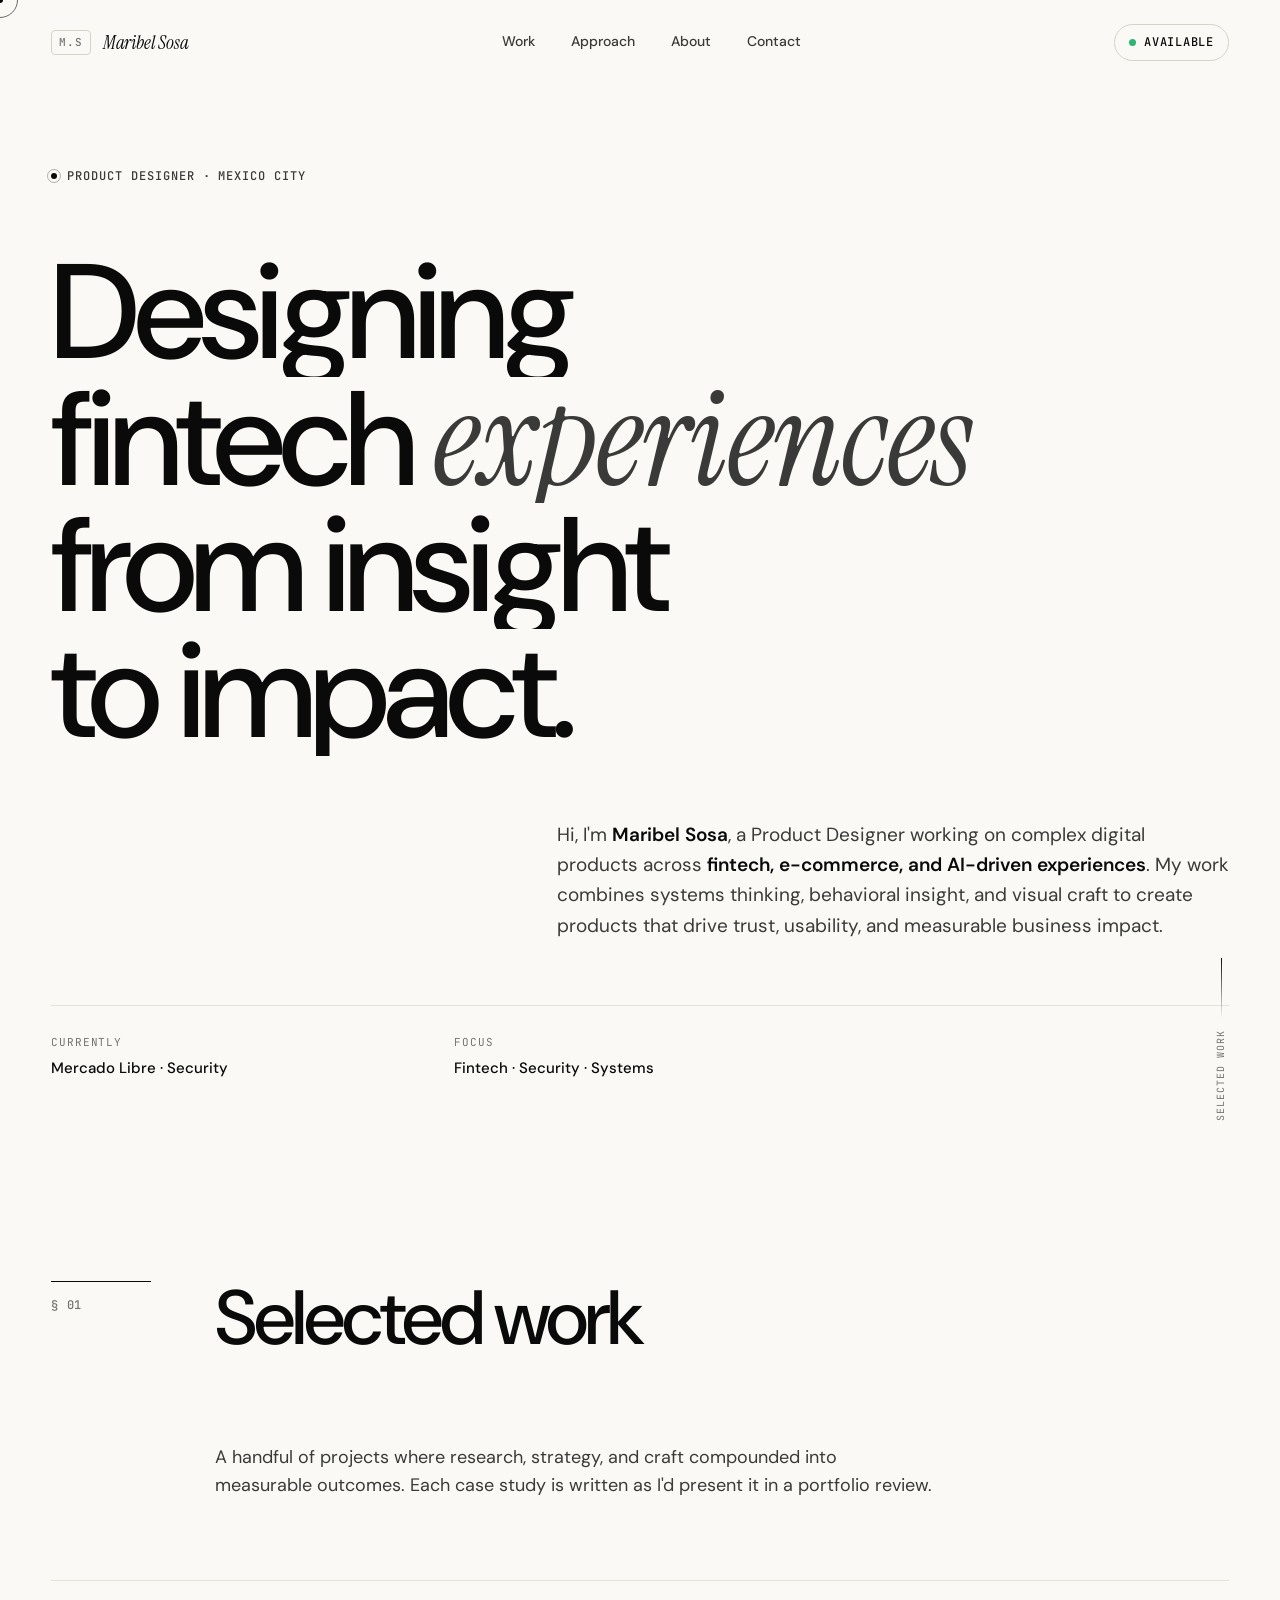
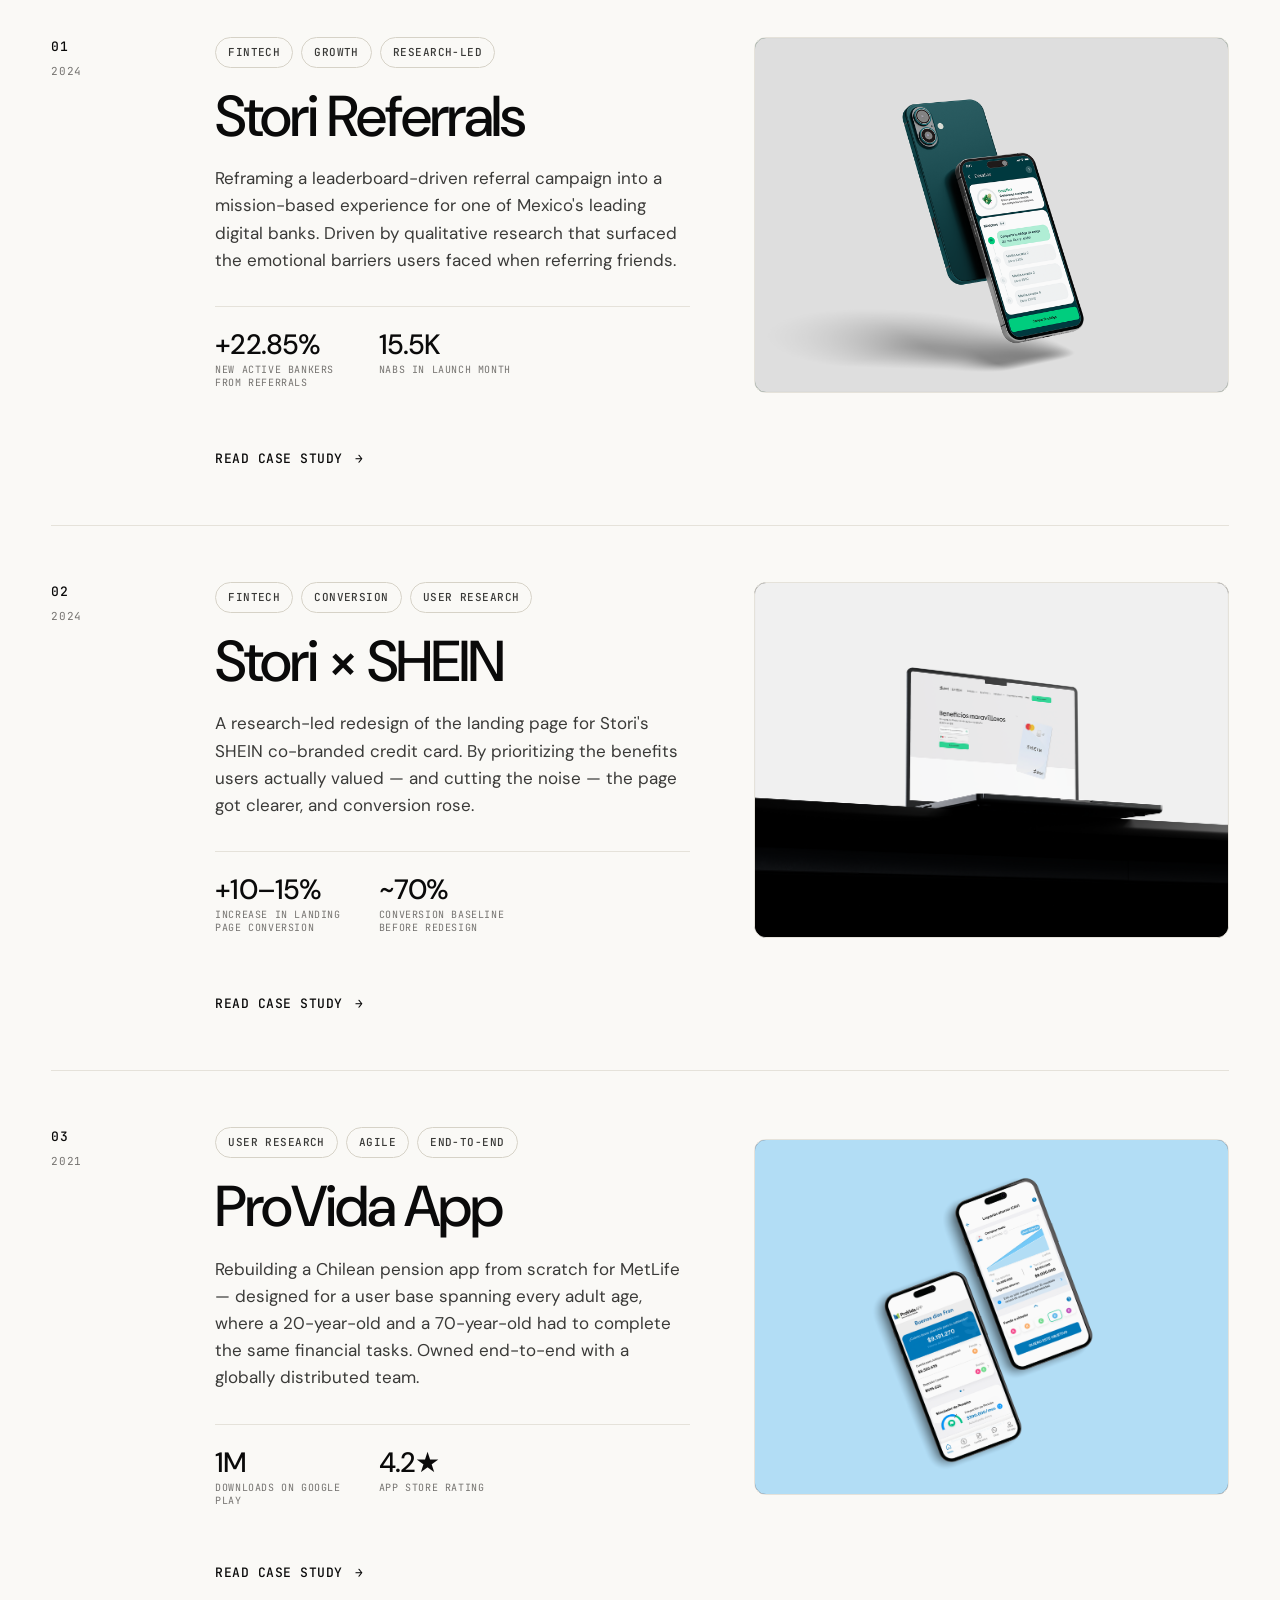
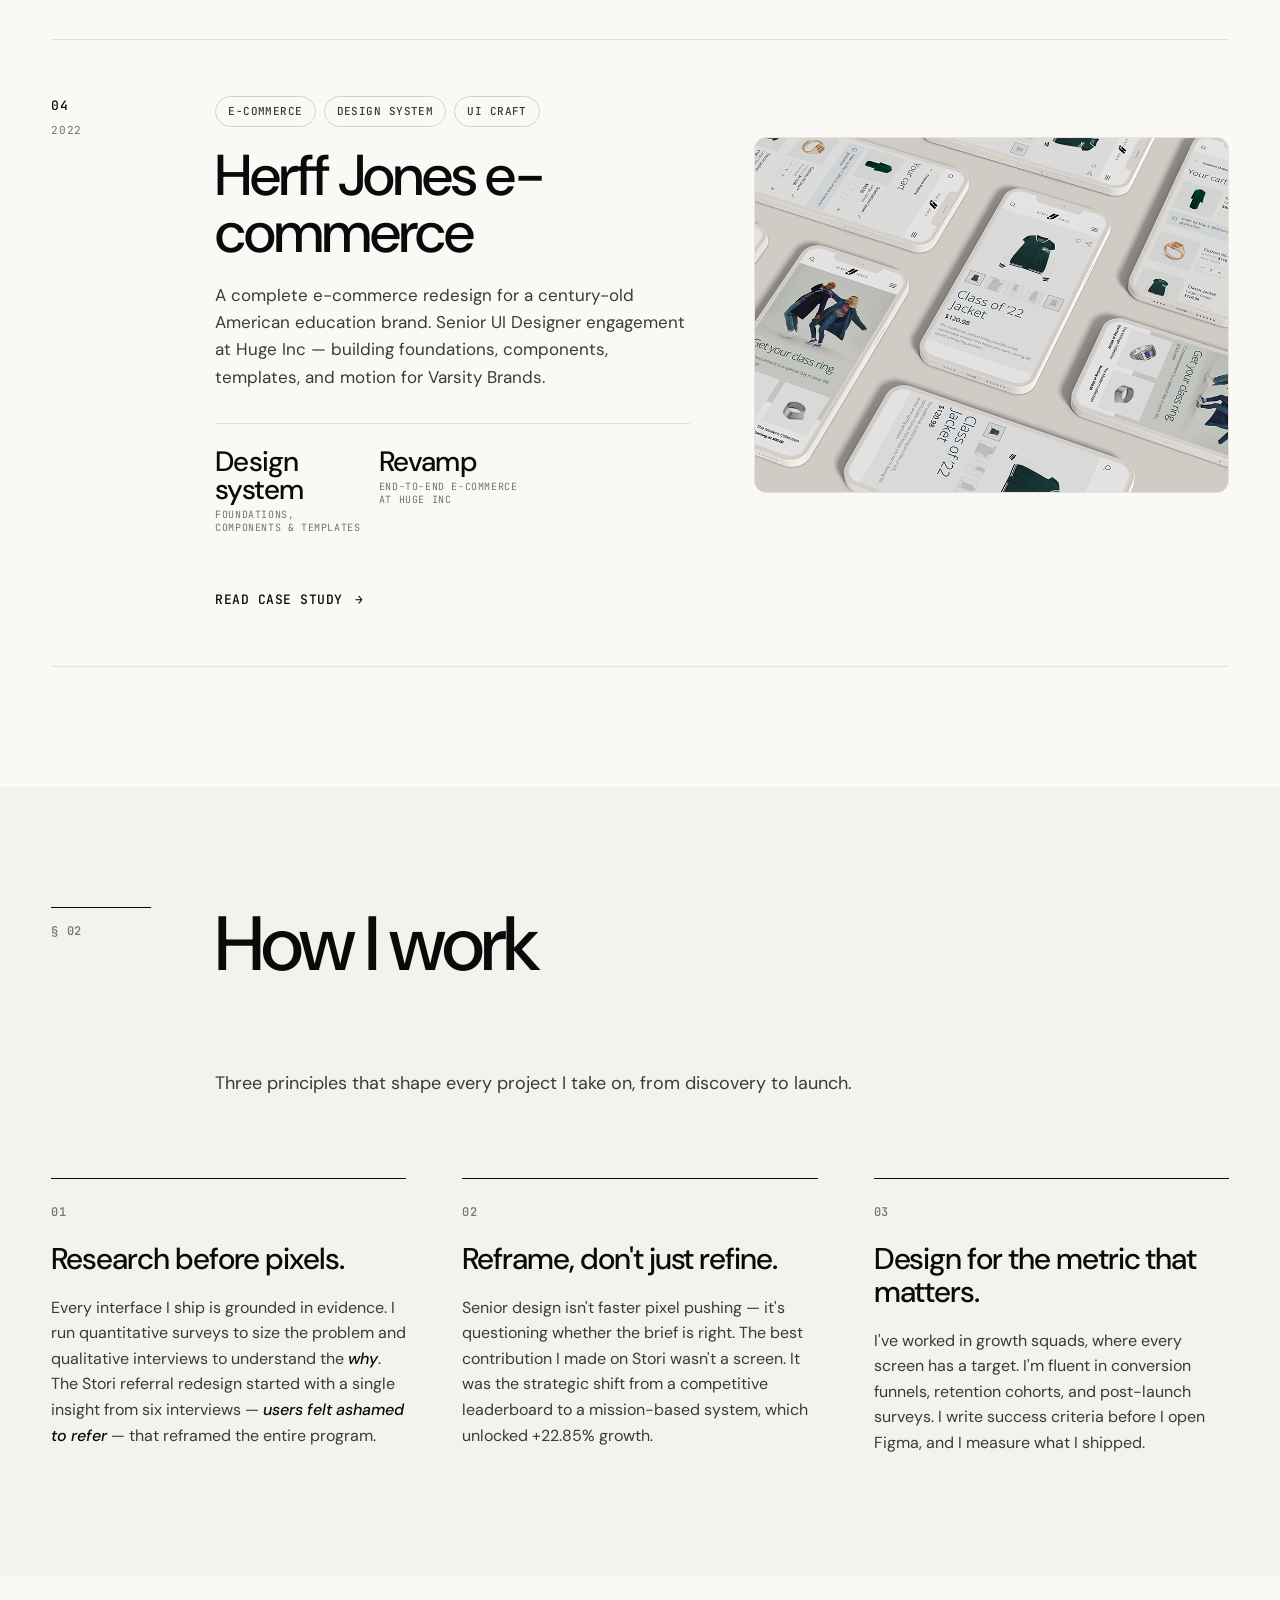
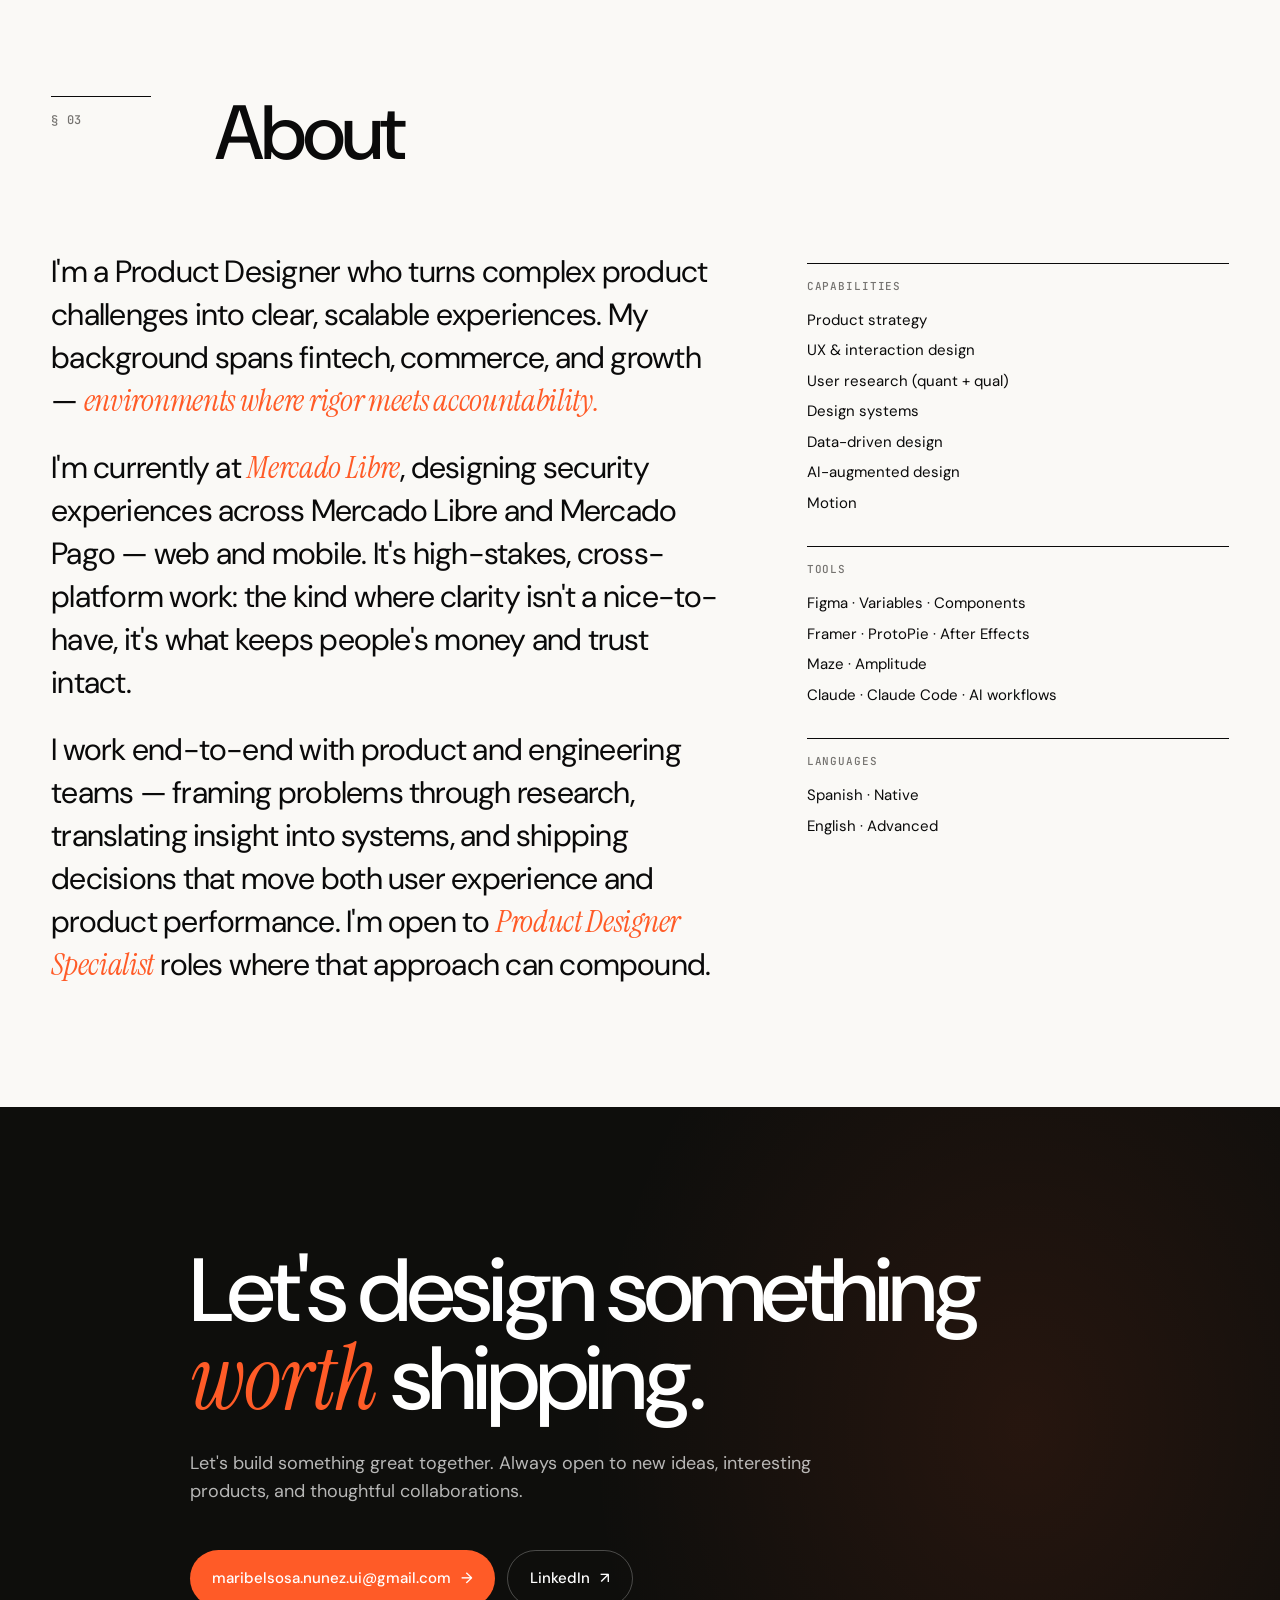
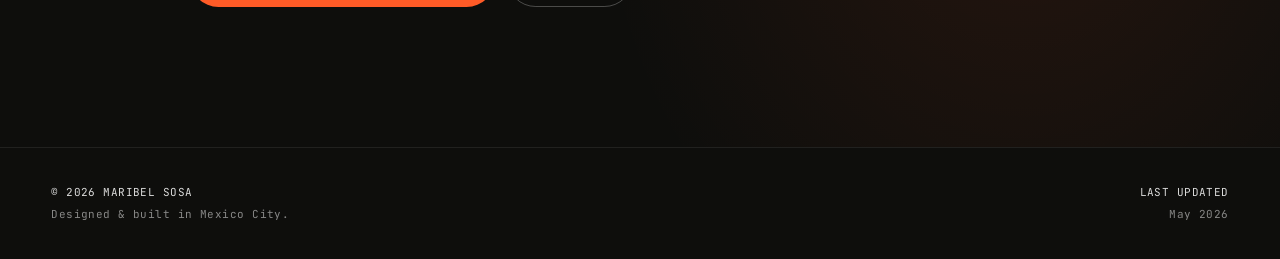
==== maribel-portfolio/index.html @ eb11849f "Add files via upload" ====
<!DOCTYPE html>
<html lang="en">
<head>
  <meta charset="UTF-8" />
  <meta name="viewport" content="width=device-width, initial-scale=1.0" />
  <title>Maribel Sosa — Product Designer</title>
  <link rel="icon" type="image/svg+xml" href="favicon.svg" />
  <meta name="description" content="Senior Product Designer working on complex digital products across fintech, e-commerce, and AI-driven experiences. Currently designing security experiences at Mercado Libre and Mercado Pago." />
  <meta name="author" content="Maribel Sosa" />

  <!-- Open Graph -->
  <meta property="og:type" content="website" />
  <meta property="og:title" content="Maribel Sosa — Product Designer" />
  <meta property="og:description" content="Senior Product Designer designing fintech experiences from insight to impact." />

  <!-- Fonts -->
  <link rel="preconnect" href="https://fonts.googleapis.com" />
  <link rel="preconnect" href="https://fonts.gstatic.com" crossorigin />
  <link href="https://fonts.googleapis.com/css2?family=DM+Sans:opsz,wght@9..40,400;9..40,500;9..40,600&family=Instrument+Serif:ital@0;1&family=JetBrains+Mono:wght@400;500&display=swap" rel="stylesheet" />

  <link rel="stylesheet" href="styles.css" />
</head>
<body>
  <!-- Custom cursor -->
  <div class="cursor" aria-hidden="true"></div>
  <div class="cursor-trail" aria-hidden="true"></div>

  <!-- Top navigation -->
  <header class="nav" id="nav">
    <div class="nav__inner">
      <a href="index.html" class="nav__brand" aria-label="Maribel Sosa, home">
        <span class="nav__brand-mark">M.S</span>
        <span class="nav__brand-name">Maribel Sosa</span>
      </a>
      <nav class="nav__menu" aria-label="Primary">
        <a href="#work" class="nav__link" data-link>Work</a>
        <a href="#approach" class="nav__link" data-link>Approach</a>
        <a href="#about" class="nav__link" data-link>About</a>
        <a href="#contact" class="nav__link" data-link>Contact</a>
      </nav>
      <a href="#contact" class="nav__cta" data-link>
        <span class="status-dot" aria-hidden="true"></span>
        Available
      </a>
    </div>
  </header>

  <main>
    <!-- HERO -->
    <section class="hero">
      <div class="hero__grid">
        <div class="hero__meta">
          <span class="eyebrow">
            <span class="eyebrow__dot"></span>
            Product Designer · Mexico City
          </span>
        </div>

        <h1 class="hero__headline">
          <span class="hero__line"><span class="hero__word">Designing</span></span>
          <span class="hero__line"><span class="hero__word">fintech</span> <span class="hero__word"><em>experiences</em></span></span>
          <span class="hero__line"><span class="hero__word">from</span> <span class="hero__word">insight</span></span>
          <span class="hero__line"><span class="hero__word">to</span> <span class="hero__word">impact.</span></span>
        </h1>

        <div class="hero__intro">
          <p class="hero__intro-text">
            Hi, I'm <strong>Maribel Sosa</strong>, a Product Designer working on complex digital products across <strong>fintech, e-commerce, and AI-driven experiences</strong>. My work combines systems thinking, behavioral insight, and visual craft to create products that drive trust, usability, and measurable business impact.
          </p>
        </div>

        <div class="hero__footer">
          <div class="hero__footer-item">
            <span class="hero__footer-label">Currently</span>
            <span class="hero__footer-value">Mercado Libre · Security</span>
          </div>
          <div class="hero__footer-item">
            <span class="hero__footer-label">Focus</span>
            <span class="hero__footer-value">Fintech · Security · Systems</span>
          </div>
        </div>

        <div class="hero__scroll-indicator" aria-hidden="true">
          <span class="hero__scroll-line"></span>
          <span class="hero__scroll-text">Selected work</span>
        </div>
      </div>
    </section>

    <!-- SELECTED WORK -->
    <section class="work" id="work">
      <header class="section-head reveal">
        <span class="section-head__index">§ 01</span>
        <h2 class="section-head__title">Selected work</h2>
        <p class="section-head__lede">
          A handful of projects where research, strategy, and craft compounded into measurable outcomes. Each case study is written as I'd present it in a portfolio review.
        </p>
      </header>

      <div class="work__list">
        <!-- Project 01: Stori -->
        <a href="stori.html" class="project reveal" data-link>
          <div class="project__index">
            <span class="project__num">01</span>
            <span class="project__year">2024</span>
          </div>
          <div class="project__content">
            <div class="project__meta">
              <span class="tag">Fintech</span>
              <span class="tag">Growth</span>
              <span class="tag">Research-led</span>
            </div>
            <h3 class="project__title">Stori Referrals</h3>
            <p class="project__summary">
              Reframing a leaderboard-driven referral campaign into a mission-based experience for one of Mexico's leading digital banks. Driven by qualitative research that surfaced the emotional barriers users faced when referring friends.
            </p>
            <div class="project__metrics">
              <div class="metric">
                <span class="metric__value">+22.85%</span>
                <span class="metric__label">New Active Bankers from referrals</span>
              </div>
              <div class="metric">
                <span class="metric__value">15.5K</span>
                <span class="metric__label">NABs in launch month</span>
              </div>
            </div>
          </div>
          <div class="project__visual" aria-hidden="true">
            <div class="project__visual-frame project__visual-frame--stori">
              <div class="media-img" style="background-image: url('assets/stori/main.png')" role="img" aria-label="Stori Referrals — project cover"></div>
            </div>
          </div>
          <div class="project__cta">
            <span>Read case study</span>
            <span class="arrow" aria-hidden="true">→</span>
          </div>
        </a>

        <!-- Project 02: Stori × SHEIN -->
        <a href="shein.html" class="project reveal" data-link>
          <div class="project__index">
            <span class="project__num">02</span>
            <span class="project__year">2024</span>
          </div>
          <div class="project__content">
            <div class="project__meta">
              <span class="tag">Fintech</span>
              <span class="tag">Conversion</span>
              <span class="tag">User research</span>
            </div>
            <h3 class="project__title">Stori × SHEIN</h3>
            <p class="project__summary">
              A research-led redesign of the landing page for Stori's SHEIN co-branded credit card. By prioritizing the benefits users actually valued — and cutting the noise — the page got clearer, and conversion rose.
            </p>
            <div class="project__metrics">
              <div class="metric">
                <span class="metric__value">+10–15%</span>
                <span class="metric__label">Increase in landing page conversion</span>
              </div>
              <div class="metric">
                <span class="metric__value">~70%</span>
                <span class="metric__label">Conversion baseline before redesign</span>
              </div>
            </div>
          </div>
          <div class="project__visual" aria-hidden="true">
            <div class="project__visual-frame project__visual-frame--shein">
              <div class="media-img" style="background-image: url('assets/shein/cover.png')" role="img" aria-label="Stori × SHEIN — project cover"></div>
            </div>
          </div>
          <div class="project__cta">
            <span>Read case study</span>
            <span class="arrow" aria-hidden="true">→</span>
          </div>
        </a>

        <!-- Project 03: ProVida / MetLife -->
        <a href="metlife.html" class="project reveal" data-link>
          <div class="project__index">
            <span class="project__num">03</span>
            <span class="project__year">2021</span>
          </div>
          <div class="project__content">
            <div class="project__meta">
              <span class="tag">User research</span>
              <span class="tag">Agile</span>
              <span class="tag">End-to-end</span>
            </div>
            <h3 class="project__title">ProVida App</h3>
            <p class="project__summary">
              Rebuilding a Chilean pension app from scratch for MetLife — designed for a user base spanning every adult age, where a 20-year-old and a 70-year-old had to complete the same financial tasks. Owned end-to-end with a globally distributed team.
            </p>
            <div class="project__metrics">
              <div class="metric">
                <span class="metric__value">1M</span>
                <span class="metric__label">Downloads on Google Play</span>
              </div>
              <div class="metric">
                <span class="metric__value">4.2★</span>
                <span class="metric__label">App Store rating</span>
              </div>
            </div>
          </div>
          <div class="project__visual" aria-hidden="true">
            <div class="project__visual-frame project__visual-frame--provida">
              <div class="media-img" style="background-image: url('assets/provida-app/hero.png')" role="img" aria-label="ProVida App — project cover"></div>
            </div>
          </div>
          <div class="project__cta">
            <span>Read case study</span>
            <span class="arrow" aria-hidden="true">→</span>
          </div>
        </a>

        <!-- Project 04: Herff Jones -->
        <a href="herff-jones.html" class="project reveal" data-link>
          <div class="project__index">
            <span class="project__num">04</span>
            <span class="project__year">2022</span>
          </div>
          <div class="project__content">
            <div class="project__meta">
              <span class="tag">E-commerce</span>
              <span class="tag">Design system</span>
              <span class="tag">UI craft</span>
            </div>
            <h3 class="project__title">Herff Jones e-commerce</h3>
            <p class="project__summary">
              A complete e-commerce redesign for a century-old American education brand. Senior UI Designer engagement at Huge Inc — building foundations, components, templates, and motion for Varsity Brands.
            </p>
            <div class="project__metrics">
              <div class="metric">
                <span class="metric__value">Design system</span>
                <span class="metric__label">Foundations, components &amp; templates</span>
              </div>
              <div class="metric">
                <span class="metric__value">Revamp</span>
                <span class="metric__label">End-to-end e-commerce at Huge Inc</span>
              </div>
            </div>
          </div>
          <div class="project__visual" aria-hidden="true">
            <div class="project__visual-frame project__visual-frame--herff">
              <div class="media-img" style="background-image: url('assets/herff-jones/cover.png')" role="img" aria-label="Herff Jones e-commerce — project cover"></div>
            </div>
          </div>
          <div class="project__cta">
            <span>Read case study</span>
            <span class="arrow" aria-hidden="true">→</span>
          </div>
        </a>
      </div>
    </section>

    <!-- APPROACH -->
    <section class="approach" id="approach">
      <header class="section-head reveal">
        <span class="section-head__index">§ 02</span>
        <h2 class="section-head__title">How I work</h2>
        <p class="section-head__lede">
          Three principles that shape every project I take on, from discovery to launch.
        </p>
      </header>

      <div class="approach__grid">
        <article class="principle reveal">
          <span class="principle__num">01</span>
          <h3 class="principle__title">Research before pixels.</h3>
          <p class="principle__body">
            Every interface I ship is grounded in evidence. I run quantitative surveys to size the problem and qualitative interviews to understand the <em>why</em>. The Stori referral redesign started with a single insight from six interviews — <em>users felt ashamed to refer</em> — that reframed the entire program.
          </p>
        </article>

        <article class="principle reveal">
          <span class="principle__num">02</span>
          <h3 class="principle__title">Reframe, don't just refine.</h3>
          <p class="principle__body">
            Senior design isn't faster pixel pushing — it's questioning whether the brief is right. The best contribution I made on Stori wasn't a screen. It was the strategic shift from a competitive leaderboard to a mission-based system, which unlocked +22.85% growth.
          </p>
        </article>

        <article class="principle reveal">
          <span class="principle__num">03</span>
          <h3 class="principle__title">Design for the metric that matters.</h3>
          <p class="principle__body">
            I've worked in growth squads, where every screen has a target. I'm fluent in conversion funnels, retention cohorts, and post-launch surveys. I write success criteria before I open Figma, and I measure what I shipped.
          </p>
        </article>
      </div>
    </section>

    <!-- ABOUT -->
    <section class="about" id="about">
      <header class="section-head reveal">
        <span class="section-head__index">§ 03</span>
        <h2 class="section-head__title">About</h2>
      </header>

      <div class="about__grid">
        <div class="about__lead reveal">
          <p class="about__paragraph">
            I'm a Product Designer who turns complex product challenges into clear, scalable experiences. My background spans fintech, commerce, and growth — <strong>environments where rigor meets accountability.</strong>
          </p>
          <p class="about__paragraph">
            I'm currently at <strong>Mercado Libre</strong>, designing security experiences across Mercado Libre and Mercado Pago — web and mobile. It's high-stakes, cross-platform work: the kind where clarity isn't a nice-to-have, it's what keeps people's money and trust intact.
          </p>
          <p class="about__paragraph">
            I work end-to-end with product and engineering teams — framing problems through research, translating insight into systems, and shipping decisions that move both user experience and product performance. I'm open to <strong>Product Designer Specialist</strong> roles where that approach can compound.
          </p>
        </div>

        <aside class="about__side reveal">
          <div class="about__block">
            <h4 class="about__block-title">Capabilities</h4>
            <ul class="about__list">
              <li>Product strategy</li>
              <li>UX & interaction design</li>
              <li>User research (quant + qual)</li>
              <li>Design systems</li>
              <li>Data-driven design</li>
              <li>AI-augmented design</li>
              <li>Motion</li>
            </ul>
          </div>

          <div class="about__block">
            <h4 class="about__block-title">Tools</h4>
            <ul class="about__list">
              <li>Figma · Variables · Components</li>
              <li>Framer · ProtoPie · After Effects</li>
              <li>Maze · Amplitude</li>
              <li>Claude · Claude Code · AI workflows</li>
            </ul>
          </div>

          <div class="about__block">
            <h4 class="about__block-title">Languages</h4>
            <ul class="about__list">
              <li>Spanish · Native</li>
              <li>English · Advanced</li>
            </ul>
          </div>
        </aside>
      </div>
    </section>

    <!-- CONTACT -->
    <section class="contact" id="contact">
      <div class="contact__inner">
        <h2 class="contact__headline">
          Let's design something <em>worth</em> shipping.
        </h2>

        <p class="contact__body">
          Let's build something great together. Always open to new ideas, interesting products, and thoughtful collaborations.
        </p>

        <div class="contact__actions">
          <a href="mailto:maribelsosa.nunez.ui@gmail.com" class="btn btn--primary" data-link>
            <span>maribelsosa.nunez.ui@gmail.com</span>
            <span class="arrow">→</span>
          </a>
          <a href="https://www.linkedin.com/in/maribelsosa/" target="_blank" rel="noopener" class="btn btn--ghost" data-link>
            <span>LinkedIn</span>
            <span class="arrow">↗</span>
          </a>
        </div>
      </div>
    </section>
  </main>

  <!-- FOOTER -->
  <footer class="footer">
    <div class="footer__inner">
      <div class="footer__col">
        <span class="footer__label">© 2026 Maribel Sosa</span>
        <span class="footer__sub">Designed & built in Mexico City.</span>
      </div>
      <div class="footer__col footer__col--right">
        <span class="footer__label">Last updated</span>
        <span class="footer__sub">May 2026</span>
      </div>
    </div>
  </footer>

  <script src="script.js"></script>
</body>
</html>
---- maribel-portfolio/styles.css ----
/* =============================================================
   Maribel Sosa — Portfolio
   Design system: Editorial minimalism + Product sophistication
   ============================================================= */

/* -------- Reset & base -------- */
*, *::before, *::after {
  box-sizing: border-box;
  margin: 0;
  padding: 0;
}

html {
  scroll-behavior: smooth;
  -webkit-font-smoothing: antialiased;
  -moz-osx-font-smoothing: grayscale;
}

body {
  font-family: var(--font-sans);
  font-size: 17px;
  line-height: 1.55;
  color: var(--ink);
  background: var(--bg);
  overflow-x: hidden;
  cursor: none;
}

img, svg { display: block; max-width: 100%; }
button { font: inherit; cursor: pointer; border: none; background: none; }
a { color: inherit; text-decoration: none; }
em, i { font-style: italic; }
ul { list-style: none; }

/* -------- Tokens -------- */
:root {
  /* Color */
  --bg: #FAF9F6;
  --bg-elevated: #F4F2EC;
  --bg-inverse: #0E0E0C;
  --ink: #0A0A0A;
  --ink-secondary: #3A3A38;
  --ink-muted: #757370;
  --ink-soft: #B8B5AE;
  --border: #E5E2DA;
  --border-strong: #D6D2C7;
  --accent: #FF5B27;
  --green: #2CB674;
  --green-deep: #0E3D2A;

  /* Typography */
  --font-sans: 'DM Sans', -apple-system, BlinkMacSystemFont, 'Segoe UI', sans-serif;
  --font-display: 'DM Sans', -apple-system, BlinkMacSystemFont, sans-serif;
  --font-serif: 'Instrument Serif', 'Times New Roman', Georgia, serif;
  --font-mono: 'JetBrains Mono', ui-monospace, 'SF Mono', Menlo, monospace;

  /* Layout */
  --gutter: clamp(20px, 4vw, 64px);
  --max-width: 1440px;
  --content-width: 1200px;
  --reading-width: 720px;

  /* Motion */
  --ease-out: cubic-bezier(0.22, 1, 0.36, 1);
  --ease-in-out: cubic-bezier(0.65, 0, 0.35, 1);
  --duration-fast: 240ms;
  --duration-base: 480ms;
  --duration-slow: 800ms;
}

/* -------- Selection -------- */
::selection {
  background: var(--ink);
  color: var(--bg);
}

/* -------- Custom cursor -------- */
.cursor, .cursor-trail {
  position: fixed;
  top: 0;
  left: 0;
  pointer-events: none;
  z-index: 9999;
  border-radius: 50%;
  transition: transform 60ms linear, width 200ms var(--ease-out), height 200ms var(--ease-out), opacity 200ms;
  mix-blend-mode: difference;
}
.cursor {
  width: 6px;
  height: 6px;
  background: #fff;
  transform: translate(-50%, -50%);
}
.cursor-trail {
  width: 36px;
  height: 36px;
  border: 1px solid #fff;
  transform: translate(-50%, -50%);
  opacity: 0.6;
}
.cursor.is-hover { width: 14px; height: 14px; }
.cursor-trail.is-hover { width: 64px; height: 64px; opacity: 0.9; }
.cursor.is-hidden, .cursor-trail.is-hidden { opacity: 0; }

@media (hover: none), (max-width: 900px) {
  .cursor, .cursor-trail { display: none; }
  body { cursor: auto; }
}

/* -------- Typography utilities -------- */
.display {
  font-family: var(--font-display);
  font-weight: 500;
  letter-spacing: -0.04em;
  line-height: 0.98;
}

/* Serif italic as accent — used inside <em> in display headlines */
.hero__word em,
.section-head__title em,
.case-title em,
.case-h2 em,
.contact__headline em,
.case-next__title,
.case-pull,
.about__paragraph strong {
  font-family: var(--font-serif);
  font-style: italic;
  font-weight: 400;
  letter-spacing: -0.01em;
}

.eyebrow {
  display: inline-flex;
  align-items: center;
  gap: 10px;
  font-family: var(--font-mono);
  font-size: 12px;
  font-weight: 500;
  text-transform: uppercase;
  letter-spacing: 0.08em;
  color: var(--ink-secondary);
}
.eyebrow--inverse {
  color: rgba(255,255,255,0.85);
}
.eyebrow__dot {
  display: inline-block;
  width: 6px;
  height: 6px;
  border-radius: 50%;
  background: var(--ink);
  position: relative;
}
.eyebrow__dot::after {
  content: '';
  position: absolute;
  inset: -4px;
  border: 1px solid var(--ink);
  border-radius: 50%;
  opacity: 0.3;
  animation: pulse 2.4s ease-in-out infinite;
}
.eyebrow__dot--green { background: var(--green); }
.eyebrow__dot--green::after { border-color: var(--green); }

@keyframes pulse {
  0%, 100% { transform: scale(1); opacity: 0.3; }
  50% { transform: scale(1.6); opacity: 0; }
}

.tag {
  display: inline-block;
  padding: 6px 12px;
  border: 1px solid var(--border-strong);
  border-radius: 999px;
  font-family: var(--font-mono);
  font-size: 11px;
  font-weight: 500;
  letter-spacing: 0.04em;
  text-transform: uppercase;
  color: var(--ink-secondary);
  background: transparent;
}
.tag--ghost {
  border-style: dashed;
  color: var(--ink-muted);
}

/* =============================================================
   NAV
   ============================================================= */
.nav {
  position: fixed;
  top: 0;
  left: 0;
  right: 0;
  z-index: 100;
  padding: 24px var(--gutter);
  transition: background var(--duration-base) var(--ease-out), backdrop-filter var(--duration-base);
}
.nav.is-scrolled {
  background: rgba(250, 249, 246, 0.78);
  backdrop-filter: blur(16px);
  -webkit-backdrop-filter: blur(16px);
  border-bottom: 1px solid var(--border);
}
.nav__inner {
  max-width: var(--max-width);
  margin: 0 auto;
  display: flex;
  align-items: center;
  justify-content: space-between;
  gap: 32px;
}
.nav__brand {
  display: inline-flex;
  align-items: center;
  gap: 12px;
  font-family: var(--font-display);
  font-size: 17px;
  font-weight: 500;
  letter-spacing: -0.02em;
}
.nav__brand-mark {
  font-family: var(--font-mono);
  font-size: 11px;
  letter-spacing: 0.08em;
  color: var(--ink-muted);
  border: 1px solid var(--border-strong);
  padding: 3px 7px;
  border-radius: 4px;
  font-weight: 500;
}
.nav__brand-name {
  font-family: var(--font-serif);
  font-style: italic;
  font-weight: 400;
  font-size: 19px;
  letter-spacing: -0.01em;
}
.nav__menu {
  display: flex;
  gap: 36px;
}
.nav__link {
  font-family: var(--font-sans);
  font-size: 14px;
  font-weight: 500;
  color: var(--ink-secondary);
  position: relative;
  transition: color var(--duration-fast);
}
.nav__link::after {
  content: '';
  position: absolute;
  left: 0;
  right: 0;
  bottom: -4px;
  height: 1px;
  background: var(--ink);
  transform: scaleX(0);
  transform-origin: left;
  transition: transform var(--duration-base) var(--ease-out);
}
.nav__link:hover { color: var(--ink); }
.nav__link:hover::after { transform: scaleX(1); }

.nav__cta {
  display: inline-flex;
  align-items: center;
  gap: 8px;
  padding: 8px 14px;
  border: 1px solid var(--border-strong);
  border-radius: 999px;
  font-family: var(--font-mono);
  font-size: 12px;
  font-weight: 500;
  text-transform: uppercase;
  letter-spacing: 0.06em;
  color: var(--ink);
  transition: background var(--duration-fast), border-color var(--duration-fast);
}
.nav__cta:hover {
  background: var(--ink);
  color: var(--bg);
  border-color: var(--ink);
}
.status-dot {
  width: 7px;
  height: 7px;
  border-radius: 50%;
  background: var(--green);
  box-shadow: 0 0 0 0 rgba(44, 182, 116, 0.6);
  animation: status 2s ease-in-out infinite;
}
@keyframes status {
  0%, 100% { box-shadow: 0 0 0 0 rgba(44, 182, 116, 0.6); }
  50% { box-shadow: 0 0 0 6px rgba(44, 182, 116, 0); }
}

@media (max-width: 768px) {
  .nav__menu { display: none; }
}

/* =============================================================
   HERO
   ============================================================= */
.hero {
  min-height: 100vh;
  padding: 160px var(--gutter) 80px;
  display: flex;
  align-items: center;
  position: relative;
}
.hero__grid {
  max-width: var(--max-width);
  width: 100%;
  margin: 0 auto;
  display: grid;
  grid-template-columns: 1fr;
  gap: 64px;
  position: relative;
}
.hero__meta { grid-row: 1; }
.hero__headline {
  font-family: var(--font-display);
  font-weight: 500;
  font-size: clamp(54px, 10.5vw, 168px);
  line-height: 0.94;
  letter-spacing: -0.045em;
  color: var(--ink);
  max-width: 14ch;
}
.hero__line {
  display: block;
  overflow: hidden;
}
.hero__word {
  display: inline-block;
  transform: translateY(110%);
  opacity: 0;
  animation: heroReveal 1100ms var(--ease-out) forwards;
}
.hero__word em { color: var(--ink-secondary); }

.hero__line:nth-child(1) .hero__word { animation-delay: 100ms; }
.hero__line:nth-child(2) .hero__word:nth-child(1) { animation-delay: 200ms; }
.hero__line:nth-child(2) .hero__word:nth-child(2) { animation-delay: 280ms; }
.hero__line:nth-child(3) .hero__word:nth-child(1) { animation-delay: 360ms; }
.hero__line:nth-child(3) .hero__word:nth-child(2) { animation-delay: 440ms; }
.hero__line:nth-child(4) .hero__word:nth-child(1) { animation-delay: 520ms; }
.hero__line:nth-child(4) .hero__word:nth-child(2) { animation-delay: 600ms; }

@keyframes heroReveal {
  to { transform: translateY(0); opacity: 1; }
}

.hero__intro {
  max-width: 56ch;
  margin-left: auto;
  opacity: 0;
  transform: translateY(20px);
  animation: fadeUp 900ms var(--ease-out) 800ms forwards;
}
.hero__intro-text {
  font-size: 19px;
  line-height: 1.6;
  color: var(--ink-secondary);
}
.hero__intro-text strong {
  color: var(--ink);
  font-weight: 600;
}
.hero__intro-text a {
  color: var(--ink);
  border-bottom: 1px solid var(--ink);
  font-weight: 500;
  transition: opacity var(--duration-fast);
}
.hero__intro-text a:hover { opacity: 0.6; }

.hero__footer {
  display: grid;
  grid-template-columns: repeat(3, minmax(0, 1fr));
  gap: 32px;
  border-top: 1px solid var(--border);
  padding-top: 28px;
  opacity: 0;
  animation: fadeUp 900ms var(--ease-out) 1000ms forwards;
}
.hero__footer-item {
  display: flex;
  flex-direction: column;
  gap: 6px;
}
.hero__footer-label {
  font-family: var(--font-mono);
  font-size: 11px;
  letter-spacing: 0.08em;
  text-transform: uppercase;
  color: var(--ink-muted);
}
.hero__footer-value {
  font-family: var(--font-sans);
  font-size: 15px;
  font-weight: 500;
  color: var(--ink);
}

.hero__scroll-indicator {
  position: absolute;
  bottom: -40px;
  right: 0;
  display: flex;
  flex-direction: column;
  align-items: center;
  gap: 12px;
  opacity: 0;
  animation: fadeUp 800ms var(--ease-out) 1300ms forwards;
}
.hero__scroll-line {
  width: 1px;
  height: 60px;
  background: linear-gradient(to bottom, var(--ink) 0%, transparent 100%);
  position: relative;
  overflow: hidden;
}
.hero__scroll-line::after {
  content: '';
  position: absolute;
  inset: 0;
  background: var(--bg);
  transform: translateY(-100%);
  animation: scrollLine 2.4s ease-in-out infinite;
}
@keyframes scrollLine {
  0% { transform: translateY(-100%); }
  100% { transform: translateY(100%); }
}
.hero__scroll-text {
  font-family: var(--font-mono);
  font-size: 10px;
  letter-spacing: 0.1em;
  text-transform: uppercase;
  color: var(--ink-muted);
  writing-mode: vertical-rl;
  transform: rotate(180deg);
}

@keyframes fadeUp {
  to { opacity: 1; transform: translateY(0); }
}

@media (max-width: 768px) {
  .hero__footer { grid-template-columns: 1fr; gap: 16px; }
  .hero__scroll-indicator { display: none; }
}

/* =============================================================
   SECTION HEAD
   ============================================================= */
.section-head {
  max-width: var(--max-width);
  margin: 0 auto 80px;
  padding: 0 var(--gutter);
  display: grid;
  grid-template-columns: 100px 1fr;
  gap: 64px;
  align-items: start;
}
.section-head__index {
  font-family: var(--font-mono);
  font-size: 12px;
  font-weight: 500;
  letter-spacing: 0.06em;
  color: var(--ink-muted);
  padding-top: 14px;
  border-top: 1px solid var(--ink);
  display: inline-block;
}
.section-head__title {
  font-family: var(--font-display);
  font-weight: 500;
  font-size: clamp(44px, 6vw, 88px);
  letter-spacing: -0.04em;
  line-height: 0.98;
  color: var(--ink);
  max-width: 12ch;
}
.section-head__lede {
  grid-column: 2;
  font-size: 18px;
  line-height: 1.55;
  color: var(--ink-secondary);
  max-width: 60ch;
  margin-top: 24px;
}

@media (max-width: 768px) {
  .section-head { grid-template-columns: 1fr; gap: 16px; }
  .section-head__lede { grid-column: 1; }
}

/* =============================================================
   WORK
   ============================================================= */
.work {
  padding: 120px 0;
}
.work__list {
  max-width: var(--max-width);
  margin: 0 auto;
  padding: 0 var(--gutter);
  display: flex;
  flex-direction: column;
}

.project {
  display: grid;
  grid-template-columns: 100px 1fr 1fr;
  gap: 40px 64px;
  padding: 56px 0;
  border-top: 1px solid var(--border);
  position: relative;
  transition: opacity var(--duration-base);
}
.project:last-of-type { border-bottom: 1px solid var(--border); }
.project--placeholder { opacity: 0.55; }

.project__index {
  display: flex;
  flex-direction: column;
  gap: 6px;
}
.project__num {
  font-family: var(--font-mono);
  font-size: 13px;
  font-weight: 500;
  color: var(--ink);
  letter-spacing: 0.04em;
}
.project__year {
  font-family: var(--font-mono);
  font-size: 11px;
  color: var(--ink-muted);
  letter-spacing: 0.06em;
  text-transform: uppercase;
}

.project__content {
  display: flex;
  flex-direction: column;
  gap: 20px;
  max-width: 56ch;
}
.project__meta {
  display: flex;
  flex-wrap: wrap;
  gap: 8px;
}
.project__title {
  font-family: var(--font-display);
  font-weight: 500;
  font-size: clamp(36px, 4.5vw, 64px);
  letter-spacing: -0.035em;
  line-height: 1;
  color: var(--ink);
  transition: transform var(--duration-base) var(--ease-out);
}
.project__title--ghost {
  color: var(--ink-muted);
  font-family: var(--font-serif);
  font-style: italic;
  font-weight: 400;
}
.project__summary {
  font-size: 17px;
  line-height: 1.6;
  color: var(--ink-secondary);
}
.project__summary--ghost { color: var(--ink-muted); }

.project__metrics {
  display: grid;
  grid-template-columns: repeat(3, 1fr);
  gap: 16px;
  margin-top: 12px;
  border-top: 1px solid var(--border);
  padding-top: 24px;
}
.metric {
  display: flex;
  flex-direction: column;
  gap: 4px;
}
.metric__value {
  font-family: var(--font-display);
  font-size: 28px;
  font-weight: 500;
  letter-spacing: -0.03em;
  line-height: 1;
  color: var(--ink);
}
.metric__label {
  font-family: var(--font-mono);
  font-size: 10px;
  letter-spacing: 0.06em;
  text-transform: uppercase;
  color: var(--ink-muted);
  line-height: 1.3;
}

.project__visual {
  align-self: center;
  position: relative;
  transition: transform var(--duration-slow) var(--ease-out);
}
.project__visual-frame {
  aspect-ratio: 4/3;
  background: var(--bg-elevated);
  border-radius: 12px;
  border: 1px solid var(--border);
  overflow: hidden;
  position: relative;
  display: flex;
  align-items: center;
  justify-content: center;
  transition: transform var(--duration-base) var(--ease-out);
}
.project__visual-frame--stori {
  background: linear-gradient(135deg, #0E3D2A 0%, #0a2d1f 100%);
}
.project__visual-frame--ghost {
  background: var(--bg-elevated);
  border-style: dashed;
}

.project:hover .project__visual-frame { transform: scale(1.02); }
.project:hover .project__title { transform: translateX(4px); }

.project__cta {
  grid-column: 2;
  display: inline-flex;
  align-items: center;
  gap: 12px;
  margin-top: 16px;
  font-family: var(--font-mono);
  font-size: 13px;
  font-weight: 500;
  letter-spacing: 0.04em;
  text-transform: uppercase;
  color: var(--ink);
  align-self: start;
}
.project__cta .arrow {
  display: inline-block;
  transition: transform var(--duration-base) var(--ease-out);
}
.project:hover .project__cta .arrow { transform: translateX(8px); }

a.project { display: grid; }

@media (max-width: 1024px) {
  .project { grid-template-columns: 60px 1fr; }
  .project__visual { grid-column: 1 / -1; order: 3; margin-top: 16px; }
  .project__cta { grid-column: 1 / -1; }
  .project__metrics { grid-template-columns: repeat(3, 1fr); }
}
@media (max-width: 600px) {
  .project { grid-template-columns: 1fr; gap: 24px; padding: 40px 0; }
  .project__metrics { grid-template-columns: 1fr 1fr; }
  .project__cta { grid-column: 1; }
}

/* =============================================================
   PHONE MOCKUPS (CSS-only)
   ============================================================= */
.phone-stack {
  position: relative;
  display: flex;
  gap: 16px;
  padding: 32px;
  align-items: center;
  justify-content: center;
  width: 100%;
  height: 100%;
}
.phone {
  width: 140px;
  aspect-ratio: 9 / 19;
  border-radius: 22px;
  background: #fff;
  padding: 8px;
  box-shadow: 0 30px 60px -20px rgba(0,0,0,0.45);
  flex-shrink: 0;
  transform-origin: center;
  transition: transform var(--duration-slow) var(--ease-out);
}
.phone--1 { transform: rotate(-4deg) translateY(-8px); }
.phone--2 { transform: rotate(4deg) translateY(8px); }
.project:hover .phone--1 { transform: rotate(-6deg) translateY(-14px); }
.project:hover .phone--2 { transform: rotate(6deg) translateY(14px); }

.phone__screen {
  width: 100%;
  height: 100%;
  background: #fff;
  border-radius: 16px;
  padding: 12px 8px;
  display: flex;
  flex-direction: column;
  gap: 8px;
  overflow: hidden;
  position: relative;
}
.phone__screen--mission { background: #0E3D2A; }
.phone__screen--medals { background: #0E3D2A; }

.phone__bar {
  display: flex;
  justify-content: center;
  padding: 4px 0;
}
.phone__bar span {
  width: 28px;
  height: 3px;
  background: rgba(255,255,255,0.3);
  border-radius: 2px;
}
.phone__title {
  font-family: var(--font-sans);
  color: #fff;
  font-size: 10px;
  font-weight: 600;
  text-align: center;
  margin-bottom: 4px;
}
.phone__card {
  background: #fff;
  border-radius: 8px;
  padding: 8px;
  display: flex;
  align-items: center;
  gap: 8px;
}
.phone__card--green {
  background: rgba(255,255,255,0.95);
}
.phone__card--dark {
  background: rgba(255,255,255,0.08);
  border: 1px solid rgba(255,255,255,0.15);
}
.phone__icon {
  width: 22px;
  height: 22px;
  border-radius: 50%;
  background: var(--green);
  color: #fff;
  display: flex;
  align-items: center;
  justify-content: center;
  font-size: 12px;
  font-weight: 700;
  flex-shrink: 0;
}
.phone__icon--circle {
  background: var(--green);
  border: 2px solid rgba(255,255,255,0.2);
}
.phone__lines { display: flex; flex-direction: column; gap: 4px; flex: 1; }
.phone__line {
  height: 4px;
  background: var(--ink);
  opacity: 0.85;
  border-radius: 2px;
}
.phone__line--lg { width: 70%; }
.phone__line--sm { width: 45%; height: 3px; opacity: 0.5; }
.phone__line--light { background: #fff; }

.phone__list { display: flex; flex-direction: column; gap: 4px; margin-top: 4px; }
.phone__list-item {
  height: 14px;
  background: rgba(255,255,255,0.08);
  border-radius: 4px;
}
.phone__list-item--active {
  background: rgba(44, 182, 116, 0.25);
  border-left: 2px solid var(--green);
}

.phone__grid {
  display: grid;
  grid-template-columns: repeat(3, 1fr);
  gap: 4px;
  margin-top: 4px;
}
.phone__grid-cell {
  aspect-ratio: 1;
  background: rgba(255,255,255,0.06);
  border-radius: 4px;
}
.phone__grid-cell--won {
  background: rgba(44, 182, 116, 0.4);
  border: 1px solid var(--green);
}

.phone__cta {
  margin-top: auto;
  padding: 6px;
  background: var(--green);
  color: #fff;
  text-align: center;
  border-radius: 16px;
  font-size: 8px;
  font-weight: 600;
}

/* Home screen mockup variant */
.phone__screen--home {
  background: #F1F4F2;
  gap: 7px;
}
.phone__balance {
  background: var(--green-deep);
  border-radius: 9px;
  padding: 9px;
  display: flex;
  flex-direction: column;
  gap: 5px;
}
.phone__balance-label {
  height: 3px;
  width: 34%;
  background: rgba(255,255,255,0.4);
  border-radius: 2px;
}
.phone__balance-amount {
  height: 7px;
  width: 62%;
  background: #fff;
  border-radius: 2px;
}
.phone__actions {
  display: flex;
  gap: 5px;
  justify-content: space-between;
}
.phone__action {
  flex: 1;
  display: flex;
  flex-direction: column;
  align-items: center;
  gap: 4px;
}
.phone__action-dot {
  width: 18px;
  height: 18px;
  border-radius: 50%;
  background: rgba(44,182,116,0.16);
  border: 1px solid rgba(44,182,116,0.45);
}
.phone__action-label {
  height: 2px;
  width: 70%;
  background: rgba(14,61,42,0.25);
  border-radius: 1px;
}
.phone__products {
  display: flex;
  flex-direction: column;
  gap: 5px;
}
.phone__product {
  background: #fff;
  border: 1px solid rgba(14,61,42,0.07);
  border-radius: 7px;
  padding: 7px;
  display: flex;
  align-items: center;
  gap: 6px;
}
.phone__product-icon {
  width: 16px;
  height: 16px;
  border-radius: 5px;
  background: rgba(44,182,116,0.22);
  flex-shrink: 0;
}
.phone__product-lines {
  display: flex;
  flex-direction: column;
  gap: 3px;
  flex: 1;
}
.phone__product-line {
  height: 3px;
  background: rgba(14,61,42,0.5);
  border-radius: 2px;
}
.phone__product-line--sm {
  width: 50%;
  height: 2px;
  background: rgba(14,61,42,0.25);
}
.phone__section-label {
  height: 3px;
  width: 28%;
  background: rgba(14,61,42,0.3);
  border-radius: 2px;
  margin: 2px 0;
}
.phone__product-grid {
  display: grid;
  grid-template-columns: 1fr 1fr;
  gap: 5px;
}
.phone__product-tile {
  background: #fff;
  border: 1px solid rgba(14,61,42,0.07);
  border-radius: 7px;
  padding: 7px;
  display: flex;
  flex-direction: column;
  gap: 4px;
  aspect-ratio: 1.4;
}
.phone__product-tile .phone__product-icon { width: 14px; height: 14px; }

/* Savings / pension screen mockup variant (ProVida) */
.project__visual-frame--provida {
  background: linear-gradient(135deg, #1E3257 0%, #0E1B33 100%);
}
.phone__screen--savings {
  background: #15233F;
}
.phone__savings-card {
  background: rgba(255,255,255,0.07);
  border: 1px solid rgba(255,255,255,0.12);
  border-radius: 9px;
  padding: 9px;
  display: flex;
  flex-direction: column;
  gap: 5px;
}
.phone__savings-label {
  height: 3px;
  width: 42%;
  background: rgba(255,255,255,0.35);
  border-radius: 2px;
}
.phone__savings-amount {
  height: 8px;
  width: 66%;
  background: #fff;
  border-radius: 2px;
}
.phone__chart {
  display: flex;
  align-items: flex-end;
  gap: 4px;
  height: 46px;
  padding: 6px 2px 0;
}
.phone__chart-bar {
  flex: 1;
  background: rgba(255,255,255,0.18);
  border-radius: 2px 2px 0 0;
}
.phone__chart-bar--active {
  background: #5B9BD5;
}
.phone__row {
  display: flex;
  align-items: center;
  gap: 6px;
  padding: 6px;
  background: rgba(255,255,255,0.05);
  border-radius: 6px;
}
.phone__row-icon {
  width: 14px;
  height: 14px;
  border-radius: 4px;
  background: rgba(91,155,213,0.4);
  flex-shrink: 0;
}
.phone__row-lines {
  flex: 1;
  display: flex;
  flex-direction: column;
  gap: 3px;
}
.phone__row-line {
  height: 3px;
  background: rgba(255,255,255,0.5);
  border-radius: 2px;
}
.phone__row-line--sm {
  width: 45%;
  height: 2px;
  background: rgba(255,255,255,0.25);
}

.ghost-grid {
  display: grid;
  grid-template-columns: repeat(3, 1fr);
  gap: 12px;
  padding: 32px;
  width: 100%;
  height: 100%;
}
.ghost-grid--alt { grid-template-columns: repeat(2, 1fr); }
.ghost-grid > div {
  background: var(--border);
  border-radius: 6px;
  opacity: 0.5;
}

/* =============================================================
   APPROACH
   ============================================================= */
.approach {
  padding: 120px 0;
  background: var(--bg-elevated);
}
.approach__grid {
  max-width: var(--max-width);
  margin: 0 auto;
  padding: 0 var(--gutter);
  display: grid;
  grid-template-columns: repeat(3, 1fr);
  gap: 56px;
}
.principle {
  display: flex;
  flex-direction: column;
  gap: 20px;
  border-top: 1px solid var(--ink);
  padding-top: 24px;
}
.principle__num {
  font-family: var(--font-mono);
  font-size: 12px;
  font-weight: 500;
  color: var(--ink-muted);
  letter-spacing: 0.06em;
}
.principle__title {
  font-family: var(--font-display);
  font-weight: 500;
  font-size: 30px;
  line-height: 1.1;
  letter-spacing: -0.035em;
  color: var(--ink);
}
.principle__body {
  font-size: 16px;
  line-height: 1.6;
  color: var(--ink-secondary);
}
.principle__body em {
  font-style: italic;
  color: var(--ink);
  font-weight: 500;
}

@media (max-width: 900px) {
  .approach__grid { grid-template-columns: 1fr; gap: 40px; }
}

/* =============================================================
   ABOUT
   ============================================================= */
.about { padding: 120px 0; }
.about__grid {
  max-width: var(--max-width);
  margin: 0 auto;
  padding: 0 var(--gutter);
  display: grid;
  grid-template-columns: 1.6fr 1fr;
  gap: 80px;
}
.about__lead {
  display: flex;
  flex-direction: column;
  gap: 24px;
}
.about__paragraph {
  font-family: var(--font-display);
  font-weight: 400;
  font-size: clamp(22px, 2.4vw, 32px);
  line-height: 1.4;
  letter-spacing: -0.025em;
  color: var(--ink);
}
.about__paragraph strong {
  font-family: var(--font-serif);
  font-style: italic;
  font-weight: 400;
  color: var(--accent);
  letter-spacing: -0.01em;
}
.about__side {
  display: flex;
  flex-direction: column;
  gap: 32px;
  padding-top: 12px;
}
.about__block {
  border-top: 1px solid var(--ink);
  padding-top: 14px;
}
.about__block-title {
  font-family: var(--font-mono);
  font-size: 11px;
  letter-spacing: 0.08em;
  text-transform: uppercase;
  color: var(--ink-muted);
  font-weight: 500;
  margin-bottom: 14px;
}
.about__list {
  display: flex;
  flex-direction: column;
  gap: 8px;
}
.about__list li {
  font-size: 15px;
  color: var(--ink);
  line-height: 1.5;
}

@media (max-width: 900px) {
  .about__grid { grid-template-columns: 1fr; gap: 48px; }
}

/* =============================================================
   CONTACT
   ============================================================= */
.contact {
  background: var(--bg-inverse);
  color: #fff;
  padding: 140px var(--gutter);
  position: relative;
  overflow: hidden;
}
.contact::before {
  content: '';
  position: absolute;
  top: -50%;
  right: -20%;
  width: 80%;
  height: 200%;
  background: radial-gradient(ellipse at center, rgba(255, 91, 39, 0.10) 0%, transparent 60%);
  pointer-events: none;
}
.contact__inner {
  max-width: 900px;
  margin: 0 auto;
  position: relative;
  display: flex;
  flex-direction: column;
  gap: 28px;
}
.contact__headline {
  font-family: var(--font-display);
  font-weight: 500;
  font-size: clamp(48px, 7vw, 104px);
  line-height: 0.98;
  letter-spacing: -0.045em;
  color: #fff;
  max-width: 16ch;
}
.contact__headline em {
  color: var(--accent);
}
.contact__body {
  font-size: 18px;
  line-height: 1.55;
  color: rgba(255,255,255,0.7);
  max-width: 56ch;
}
.contact__actions {
  display: flex;
  flex-wrap: wrap;
  gap: 12px;
  margin-top: 16px;
}
.btn {
  display: inline-flex;
  align-items: center;
  gap: 10px;
  padding: 16px 22px;
  border-radius: 999px;
  font-family: var(--font-sans);
  font-size: 15px;
  font-weight: 500;
  transition: transform var(--duration-base), background var(--duration-fast), color var(--duration-fast);
}
.btn--primary {
  background: var(--accent);
  color: #fff;
}
.btn--primary:hover { background: #FF7044; transform: translateY(-2px); }
.btn--ghost {
  background: transparent;
  border: 1px solid rgba(255,255,255,0.25);
  color: #fff;
}
.btn--ghost:hover { background: rgba(255,255,255,0.08); }
.btn .arrow { transition: transform var(--duration-base); }
.btn:hover .arrow { transform: translateX(4px); }

.contact__links {
  display: flex;
  flex-wrap: wrap;
  gap: 28px;
  margin-top: 32px;
  padding-top: 28px;
  border-top: 1px solid rgba(255,255,255,0.1);
}
.contact__links a {
  font-family: var(--font-mono);
  font-size: 13px;
  letter-spacing: 0.04em;
  text-transform: uppercase;
  color: rgba(255,255,255,0.6);
  border-bottom: 1px solid transparent;
  transition: color var(--duration-fast), border-color var(--duration-fast);
}
.contact__links a:hover {
  color: #fff;
  border-bottom-color: rgba(255,255,255,0.4);
}

/* =============================================================
   FOOTER
   ============================================================= */
.footer {
  padding: 36px var(--gutter);
  background: var(--bg-inverse);
  border-top: 1px solid rgba(255,255,255,0.08);
  color: rgba(255,255,255,0.6);
}
.footer__inner {
  max-width: var(--max-width);
  margin: 0 auto;
  display: flex;
  justify-content: space-between;
  flex-wrap: wrap;
  gap: 16px;
  font-family: var(--font-mono);
  font-size: 11px;
  letter-spacing: 0.04em;
}
.footer__col { display: flex; flex-direction: column; gap: 4px; }
.footer__col--right { text-align: right; align-items: flex-end; }
.footer__label {
  text-transform: uppercase;
  color: rgba(255,255,255,0.85);
}
.footer__sub { color: rgba(255,255,255,0.5); }

/* =============================================================
   REVEAL ON SCROLL
   ============================================================= */
.reveal {
  opacity: 0;
  transform: translateY(30px);
  transition: opacity 900ms var(--ease-out), transform 900ms var(--ease-out);
}
.reveal.is-visible {
  opacity: 1;
  transform: translateY(0);
}

@media (prefers-reduced-motion: reduce) {
  *, *::before, *::after {
    animation-duration: 0.01ms !important;
    animation-iteration-count: 1 !important;
    transition-duration: 0.01ms !important;
  }
  .reveal { opacity: 1; transform: none; }
  .hero__word { transform: none; opacity: 1; animation: none; }
}

/* =============================================================
   CASE STUDY PAGE
   ============================================================= */
.case-hero {
  padding: 180px var(--gutter) 80px;
  border-bottom: 1px solid var(--border);
}
.case-hero__inner {
  max-width: var(--max-width);
  margin: 0 auto;
}
.case-back {
  display: inline-flex;
  align-items: center;
  gap: 8px;
  font-family: var(--font-mono);
  font-size: 12px;
  letter-spacing: 0.06em;
  text-transform: uppercase;
  color: var(--ink-secondary);
  margin-bottom: 64px;
  transition: color var(--duration-fast);
}
.case-back:hover { color: var(--ink); }
.case-back .arrow { transition: transform var(--duration-base); }
.case-back:hover .arrow { transform: translateX(-4px); }

.case-meta {
  display: grid;
  grid-template-columns: repeat(4, 1fr);
  gap: 32px;
  margin-bottom: 80px;
  padding-bottom: 32px;
  border-bottom: 1px solid var(--border);
}
.case-meta__item {
  display: flex;
  flex-direction: column;
  gap: 6px;
}
.case-meta__label {
  font-family: var(--font-mono);
  font-size: 11px;
  letter-spacing: 0.06em;
  text-transform: uppercase;
  color: var(--ink-muted);
}
.case-meta__value {
  font-size: 16px;
  font-weight: 500;
  color: var(--ink);
}

.case-title {
  font-family: var(--font-display);
  font-weight: 500;
  font-size: clamp(56px, 9vw, 144px);
  letter-spacing: -0.05em;
  line-height: 0.95;
  color: var(--ink);
  margin-bottom: 32px;
}
.case-title em { color: var(--ink-secondary); }

.case-lede {
  font-family: var(--font-display);
  font-weight: 400;
  font-size: clamp(22px, 2.6vw, 32px);
  line-height: 1.4;
  letter-spacing: -0.02em;
  color: var(--ink-secondary);
  max-width: 60ch;
  margin-bottom: 80px;
}
.case-lede em {
  font-family: var(--font-serif);
  font-style: italic;
  font-weight: 400;
  color: var(--ink);
  letter-spacing: -0.005em;
}

.case-cover {
  margin-top: 48px;
  border-radius: 16px;
  overflow: hidden;
  background: linear-gradient(135deg, #0E3D2A 0%, #0a2d1f 100%);
  aspect-ratio: 16/9;
  display: flex;
  align-items: center;
  justify-content: center;
  position: relative;
}
.case-cover .phone-stack { padding: 40px; }
.case-cover .phone { width: 200px; }

@media (max-width: 768px) {
  .case-meta { grid-template-columns: repeat(2, 1fr); gap: 24px; }
  .case-cover .phone { width: 130px; }
}

.case-section {
  padding: 96px var(--gutter);
  border-bottom: 1px solid var(--border);
}
.case-section__inner {
  max-width: var(--max-width);
  margin: 0 auto;
}
.case-section--alt { background: var(--bg-elevated); }

.case-grid {
  display: grid;
  grid-template-columns: 200px 1fr;
  gap: 64px;
  align-items: start;
}
.case-grid__label {
  position: sticky;
  top: 100px;
  font-family: var(--font-mono);
  font-size: 12px;
  letter-spacing: 0.08em;
  text-transform: uppercase;
  color: var(--ink-muted);
  padding-top: 8px;
  border-top: 1px solid var(--ink);
  display: flex;
  flex-direction: column;
  gap: 6px;
}
.case-grid__label-num {
  font-family: var(--font-mono);
  font-size: 11px;
  color: var(--ink-muted);
}

.case-grid__content {
  max-width: 720px;
}

.case-h2 {
  font-family: var(--font-display);
  font-weight: 500;
  font-size: clamp(36px, 5vw, 64px);
  line-height: 1.02;
  letter-spacing: -0.04em;
  color: var(--ink);
  margin-bottom: 32px;
}
.case-h2 em { color: var(--ink-secondary); }

.case-h3 {
  font-family: var(--font-display);
  font-weight: 500;
  font-size: 26px;
  letter-spacing: -0.03em;
  color: var(--ink);
  margin: 40px 0 16px;
}

.case-p {
  font-size: 18px;
  line-height: 1.65;
  color: var(--ink-secondary);
  margin-bottom: 20px;
}
.case-p strong {
  color: var(--ink);
  font-weight: 600;
}
.case-p em {
  font-style: italic;
  color: var(--ink);
}

.case-pull {
  font-family: var(--font-serif);
  font-weight: 400;
  font-style: italic;
  font-size: clamp(28px, 3.5vw, 44px);
  line-height: 1.25;
  letter-spacing: -0.015em;
  color: var(--ink);
  padding: 32px 0 32px 32px;
  border-left: 1px solid var(--ink);
  margin: 40px 0;
}

.case-stats {
  display: grid;
  grid-template-columns: repeat(2, 1fr);
  gap: 24px;
  margin: 40px 0;
}
.stat {
  border-top: 1px solid var(--ink);
  padding-top: 16px;
}
.stat__value {
  font-family: var(--font-display);
  font-weight: 500;
  font-size: 52px;
  letter-spacing: -0.04em;
  line-height: 1;
  color: var(--ink);
  margin-bottom: 8px;
}
.stat__label {
  font-family: var(--font-mono);
  font-size: 11px;
  letter-spacing: 0.06em;
  text-transform: uppercase;
  color: var(--ink-muted);
  line-height: 1.4;
}

.case-list {
  display: flex;
  flex-direction: column;
  gap: 12px;
  margin: 24px 0;
  padding-left: 0;
}
.case-list li {
  display: flex;
  gap: 16px;
  padding: 14px 0;
  border-bottom: 1px solid var(--border);
  font-size: 16px;
  line-height: 1.5;
  color: var(--ink-secondary);
}
.case-list li::before {
  content: counter(item, decimal-leading-zero);
  counter-increment: item;
  font-family: var(--font-mono);
  font-size: 11px;
  color: var(--ink-muted);
  min-width: 28px;
  padding-top: 4px;
}
.case-list { counter-reset: item; }

.case-insights {
  display: flex;
  flex-direction: column;
  margin: 32px 0;
  border: 1px solid var(--border);
  border-radius: 12px;
  overflow: hidden;
  background: var(--bg);
}
.case-insights__row {
  display: grid;
  grid-template-columns: 1fr 140px;
  gap: 24px;
  padding: 16px 20px;
  border-bottom: 1px solid var(--border);
  align-items: center;
}
.case-insights__row:last-child { border-bottom: none; }
.case-insights__row--head {
  background: var(--bg-elevated);
  font-family: var(--font-mono);
  font-size: 11px;
  letter-spacing: 0.06em;
  text-transform: uppercase;
  color: var(--ink-muted);
}
.case-insights__row--head .case-insights__type { color: var(--ink-muted); }
.case-insights__text {
  font-size: 15px;
  color: var(--ink);
  line-height: 1.4;
}
.case-insights__type {
  display: inline-flex;
  align-items: center;
  gap: 6px;
  padding: 4px 10px;
  border-radius: 999px;
  font-family: var(--font-mono);
  font-size: 10px;
  font-weight: 500;
  letter-spacing: 0.04em;
  text-transform: uppercase;
  white-space: nowrap;
  width: fit-content;
}
.case-insights__type--positive { background: rgba(44, 182, 116, 0.12); color: var(--green-deep); }
.case-insights__type--negative { background: rgba(255, 91, 39, 0.12); color: #B53C13; }
.case-insights__type--opportunity { background: rgba(245, 184, 0, 0.16); color: #7A5800; }

.case-compare {
  display: grid;
  grid-template-columns: 1fr 1fr;
  gap: 32px;
  margin: 40px 0;
}
.case-compare__item {
  border-radius: 12px;
  padding: 32px;
  background: var(--bg);
  border: 1px solid var(--border);
}
.case-compare__item--old {
  background: #F4F2EC;
}
.case-compare__item--new {
  background: var(--green-deep);
  color: #fff;
}
.case-compare__label {
  font-family: var(--font-mono);
  font-size: 11px;
  letter-spacing: 0.06em;
  text-transform: uppercase;
  color: var(--ink-muted);
  margin-bottom: 16px;
}
.case-compare__item--new .case-compare__label { color: rgba(255,255,255,0.6); }
.case-compare__title {
  font-family: var(--font-display);
  font-weight: 500;
  font-size: 24px;
  letter-spacing: -0.03em;
  margin-bottom: 14px;
  color: inherit;
}
.case-compare__body {
  font-size: 15px;
  line-height: 1.55;
  color: var(--ink-secondary);
}
.case-compare__item--new .case-compare__body { color: rgba(255,255,255,0.75); }

.case-screens {
  display: grid;
  grid-template-columns: repeat(3, 1fr);
  gap: 16px;
  margin: 40px 0;
  padding: 32px;
  background: var(--green-deep);
  border-radius: 16px;
}
.case-screens .phone { width: 100%; max-width: 200px; margin: 0 auto; }
.case-screens .phone--1, .case-screens .phone--2 { transform: none; }
.case-screen-caption {
  font-family: var(--font-mono);
  font-size: 10px;
  letter-spacing: 0.06em;
  text-transform: uppercase;
  color: rgba(255,255,255,0.6);
  text-align: center;
  margin-top: 12px;
}
.case-screen-wrap { display: flex; flex-direction: column; gap: 8px; }

/* -------- Real project imagery -------- */
/* Uses background-image so a missing file degrades to the container
   color instead of a broken-image icon. */
.media-img {
  display: block;
  width: 100%;
  height: 100%;
  background-size: cover;
  background-position: center;
  background-repeat: no-repeat;
}
.media-img--contain { background-size: contain; }
.media-img--padded { padding: 8%; box-sizing: border-box; background-clip: content-box; }

.case-media {
  display: grid;
  grid-template-columns: 1fr 1fr;
  gap: 20px;
  margin: 40px 0;
}
.case-media__item {
  background: var(--green-deep);
  border-radius: 16px;
  overflow: hidden;
  display: flex;
  flex-direction: column;
}
.case-media__frame {
  height: 380px;
  padding: 28px;
}
.case-media__caption {
  padding: 0 20px 18px;
  font-family: var(--font-mono);
  font-size: 10px;
  letter-spacing: 0.06em;
  text-transform: uppercase;
  color: rgba(255,255,255,0.6);
  text-align: center;
  line-height: 1.4;
}

/* Old / new version comparison */
.version-block { margin: 36px 0; }
.version-block__label {
  font-family: var(--font-mono);
  font-size: 11px;
  letter-spacing: 0.06em;
  text-transform: uppercase;
  color: var(--ink-muted);
  padding-top: 8px;
  border-top: 1px solid var(--ink);
  display: inline-block;
  margin-bottom: 16px;
}
.version-screens {
  display: grid;
  grid-template-columns: repeat(3, 1fr);
  gap: 14px;
  background: var(--green-deep);
  border-radius: 16px;
  padding: 24px;
}
.version-screens .media-img {
  aspect-ratio: 380 / 780;
  height: auto;
  border-radius: 10px;
}
.version-block__text { margin-top: 22px; }
.version-block__text .case-p:last-child { margin-bottom: 0; }

/* Single full-width media (e.g. the animated GIF) */
.case-media-single {
  margin: 32px 0;
  background: var(--green-deep);
  border-radius: 16px;
  overflow: hidden;
}
.case-media-single--light {
  background: #fff;
  border: 1px solid var(--border);
}
.case-media-single--light .case-media__caption { color: var(--ink-muted); }

/* Neutral (dark) backgrounds for non-Stori imagery fallbacks */
.case-cover--neutral { background: #121212; }
.project__visual-frame--shein { background: #121212; }
.project__visual-frame--herff { background: #ede5d8; }

/* Decorative transparent PNG — no container background */
.case-decoration {
  margin: 40px 0 24px;
  display: flex;
  justify-content: center;
}
.case-decoration img {
  max-width: 100%;
  width: 480px;
  height: auto;
  display: block;
}

/* Herff Jones imagery — uses <img>/<video> tags for natural-height media */
.hj-image {
  margin: 32px 0;
  background: #fff;
  border: 1px solid var(--border);
  border-radius: 16px;
  overflow: hidden;
  padding: 24px;
}
.hj-image > img {
  width: 100%;
  height: auto;
  display: block;
  border-radius: 6px;
}
.hj-image__caption {
  display: block;
  padding: 14px 0 0;
  font-family: var(--font-mono);
  font-size: 10px;
  letter-spacing: 0.06em;
  text-transform: uppercase;
  color: var(--ink-muted);
  text-align: center;
  line-height: 1.4;
}
.hj-image__caption--standalone {
  display: block;
  margin: -16px 0 36px;
  padding-top: 14px;
  font-family: var(--font-mono);
  font-size: 10px;
  letter-spacing: 0.06em;
  text-transform: uppercase;
  color: var(--ink-muted);
  text-align: center;
}
.hj-image--pair {
  background: var(--bg-elevated);
  display: grid;
  grid-template-columns: 1fr 1fr;
  gap: 14px;
  padding: 24px;
}
.hj-image--pair > div {
  background: #fff;
  border-radius: 8px;
  padding: 14px;
  display: flex;
  align-items: center;
  justify-content: center;
}
.hj-image--pair img {
  max-width: 100%;
  max-height: 460px;
  object-fit: contain;
  border-radius: 4px;
  display: block;
}
.hj-image--full {
  background: var(--bg-elevated);
  display: flex;
  flex-direction: column;
  align-items: center;
  padding: 28px;
}
.hj-image--full > img {
  max-width: 420px;
  width: 100%;
  background: #fff;
  border-radius: 8px;
  box-shadow: 0 4px 14px rgba(0,0,0,0.06);
}
.hj-image--video {
  padding: 0;
  overflow: hidden;
  background: #000;
}
.hj-image--video video {
  width: 100%;
  height: auto;
  display: block;
}
.hj-image--video .hj-image__caption {
  padding: 14px 20px 18px;
  color: rgba(255,255,255,0.65);
  background: #000;
}
@media (max-width: 700px) {
  .hj-image--pair { grid-template-columns: 1fr; }
  .hj-image--full > img { max-width: 300px; }
}

/* Decorative closing image */
.case-closing {
  margin: 44px 0 0;
  background: var(--green-deep);
  border-radius: 16px;
  height: 300px;
  padding: 32px;
}

@media (max-width: 700px) {
  .version-screens { grid-template-columns: 1fr; gap: 18px; }
  .version-screens .media-img { max-width: 240px; width: 100%; margin: 0 auto; }
}

@media (max-width: 900px) {
  .case-grid { grid-template-columns: 1fr; gap: 32px; }
  .case-grid__label { position: static; }
  .case-compare { grid-template-columns: 1fr; }
  .case-stats { grid-template-columns: 1fr; }
  .case-screens { grid-template-columns: 1fr; }
}
@media (max-width: 700px) {
  .case-media { grid-template-columns: 1fr; }
  .case-media__frame { height: 320px; }
}

/* Results section special styling */
.case-results {
  background: var(--bg-inverse);
  color: #fff;
}
.case-results .case-h2 { color: #fff; }
.case-results .case-h2 em { color: rgba(255,255,255,0.6); }
.case-results .case-grid__label { color: rgba(255,255,255,0.5); border-top-color: #fff; }
.case-results .case-p { color: rgba(255,255,255,0.7); }
.case-results .case-p strong, .case-results .case-p em { color: #fff; }
.case-results .stat { border-top-color: #fff; }
.case-results .stat__value { color: #fff; }
.case-results .stat__label { color: rgba(255,255,255,0.6); }
.case-results .stat--accent .stat__value { color: var(--accent); }

.case-results .case-stats {
  grid-template-columns: repeat(3, 1fr);
}
@media (max-width: 768px) {
  .case-results .case-stats { grid-template-columns: 1fr; }
}

/* Next project nav */
.case-next {
  padding: 120px var(--gutter);
  background: var(--bg);
}
.case-next__inner {
  max-width: var(--max-width);
  margin: 0 auto;
  text-align: center;
}
.case-next__label {
  font-family: var(--font-mono);
  font-size: 12px;
  letter-spacing: 0.08em;
  text-transform: uppercase;
  color: var(--ink-muted);
  margin-bottom: 16px;
  display: block;
}
.case-next__title {
  font-family: var(--font-serif);
  font-size: clamp(48px, 8vw, 120px);
  letter-spacing: -0.02em;
  line-height: 0.95;
  color: var(--ink);
  font-style: italic;
  font-weight: 400;
  display: inline-block;
}
.case-next__cta {
  display: inline-flex;
  align-items: center;
  gap: 16px;
  margin-top: 32px;
  font-family: var(--font-mono);
  font-size: 13px;
  letter-spacing: 0.06em;
  text-transform: uppercase;
  color: var(--ink);
  border-bottom: 1px solid var(--ink);
  padding-bottom: 4px;
  transition: gap var(--duration-base);
}
.case-next__cta:hover { gap: 24px; }

/* Loading state for first paint */
.is-loading .reveal { opacity: 0; }
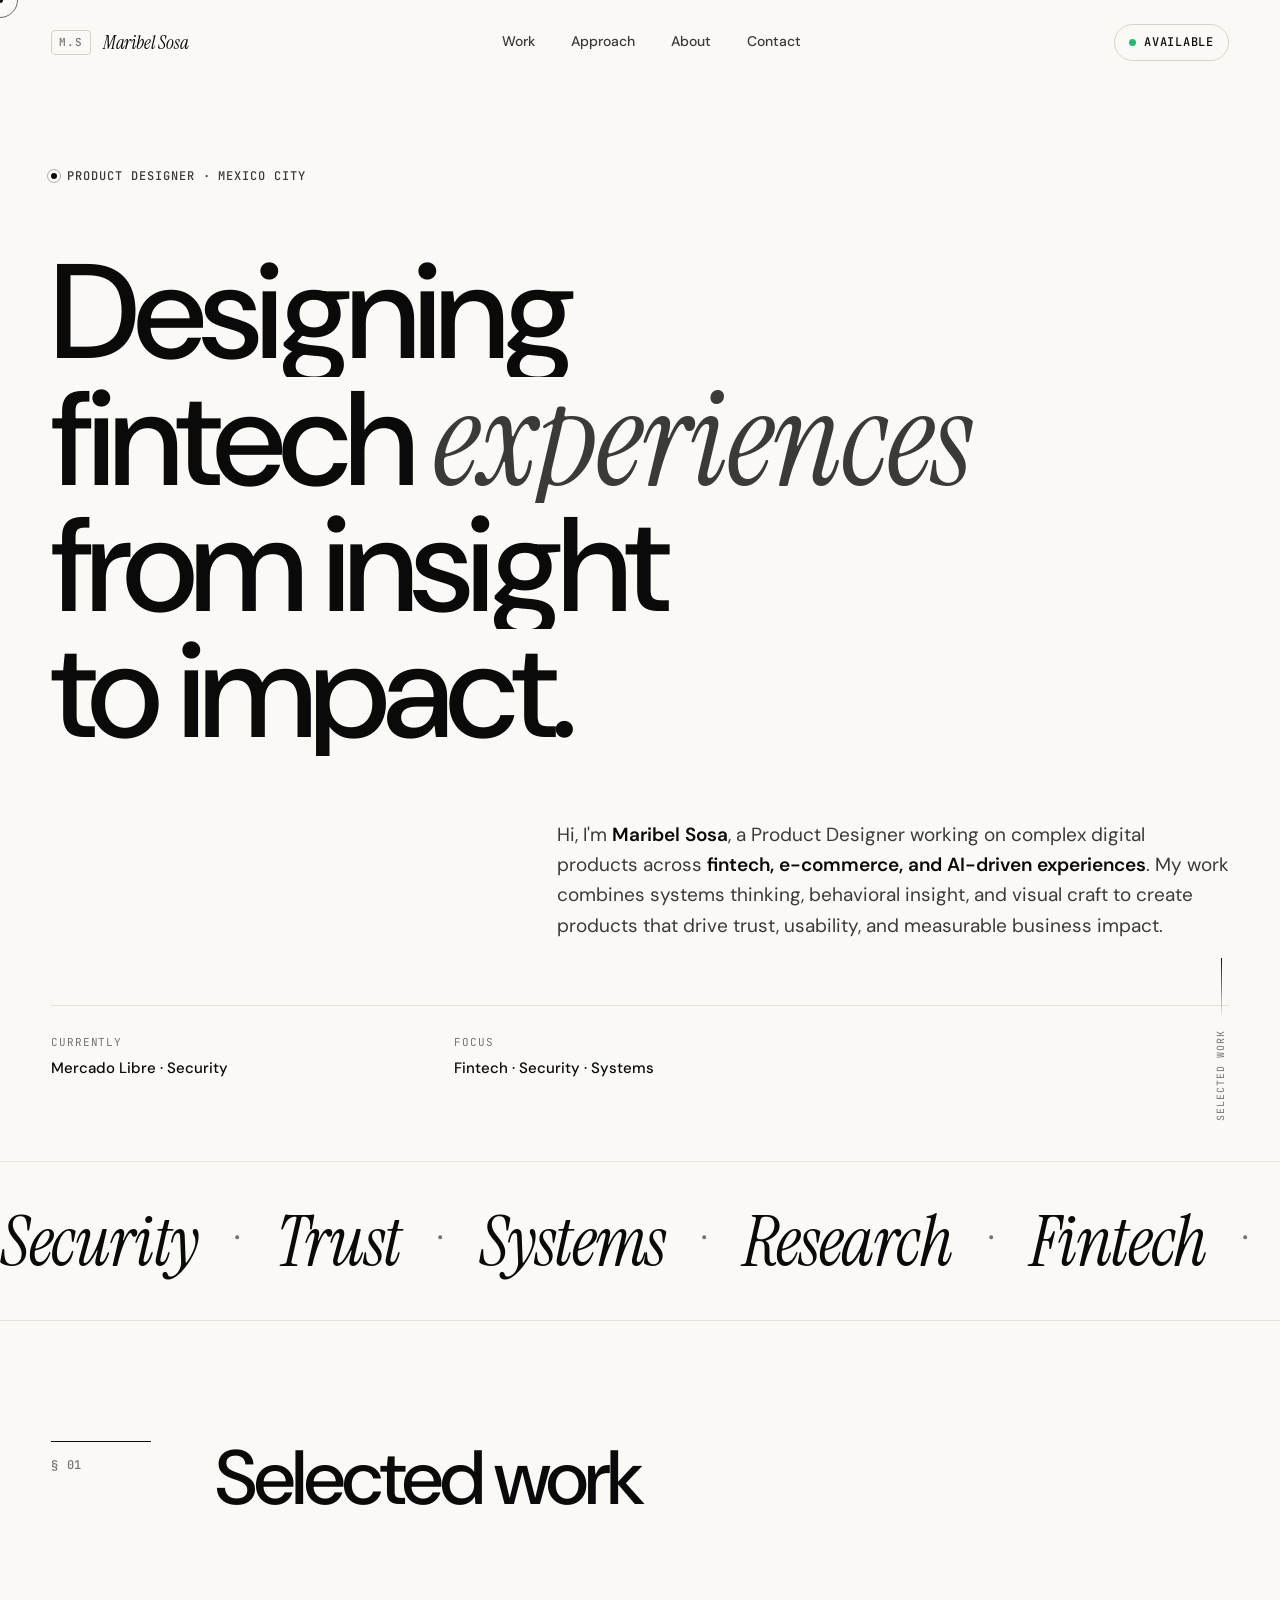
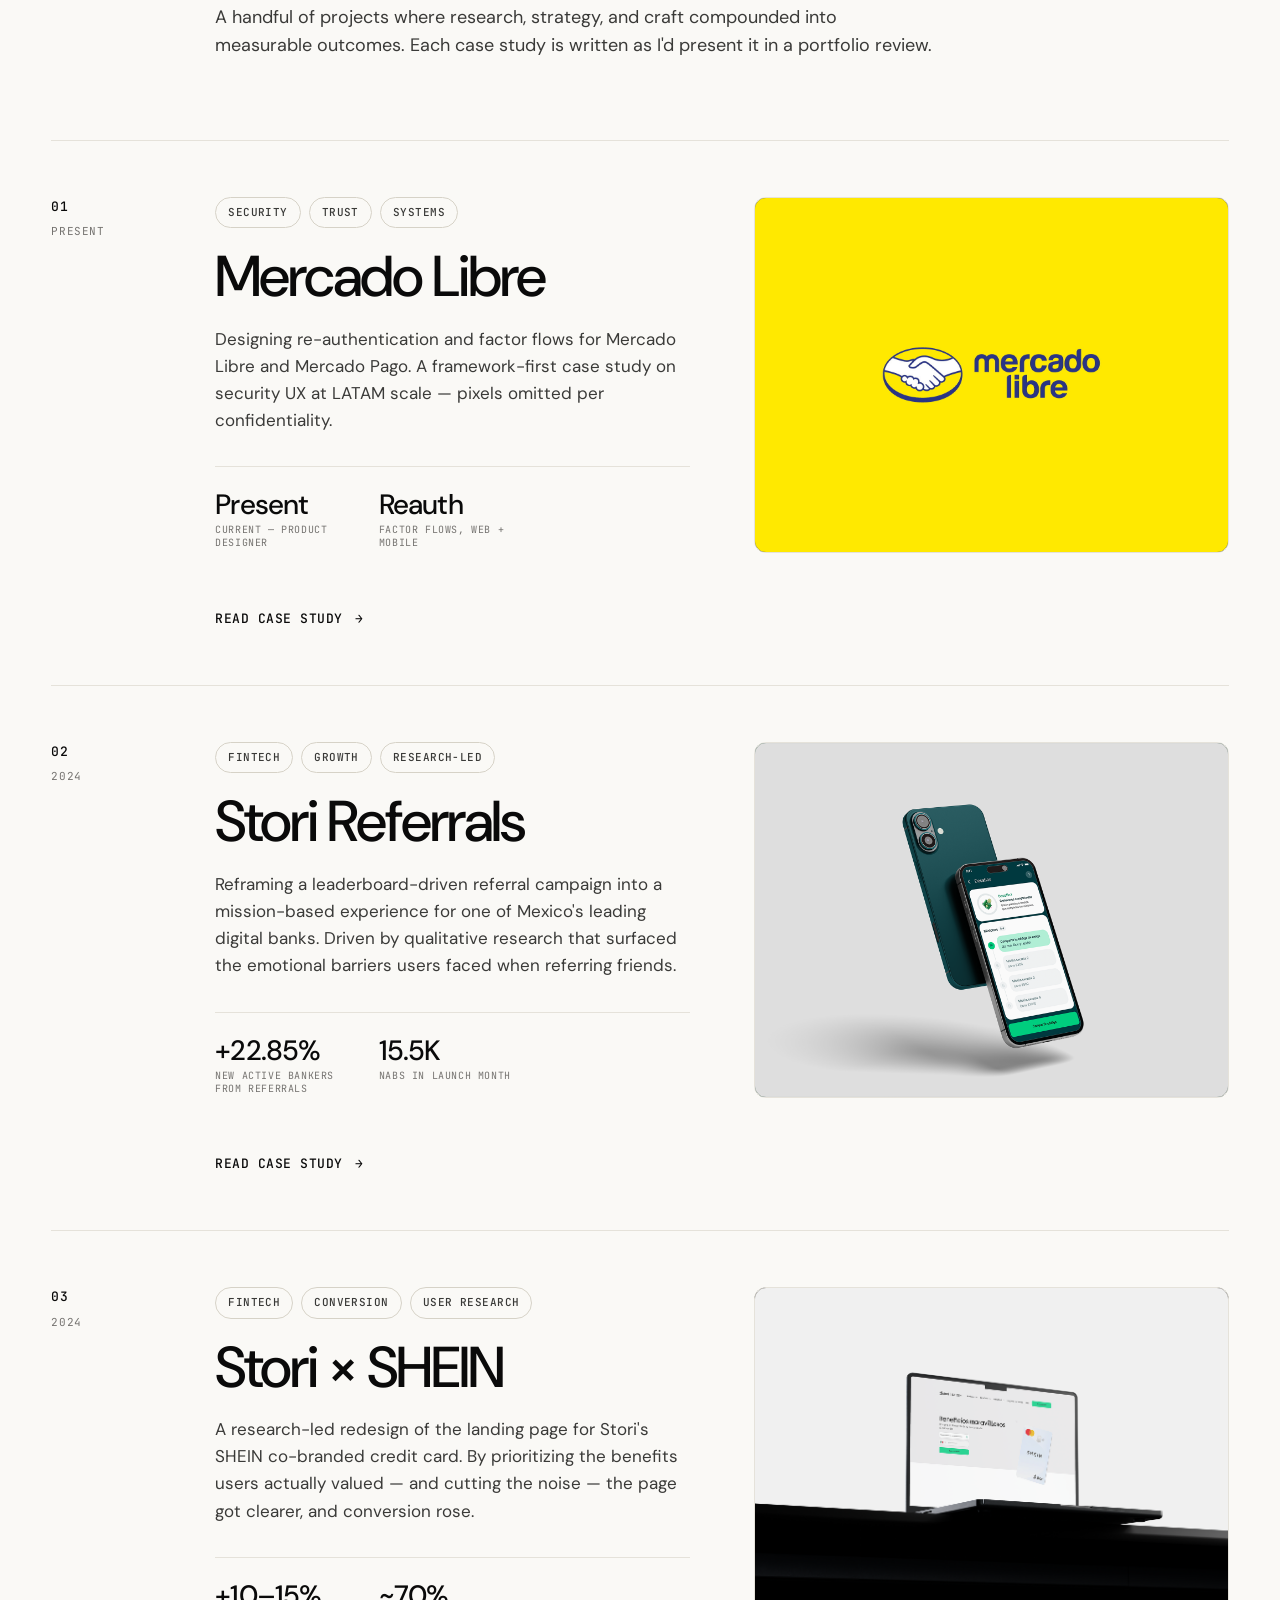
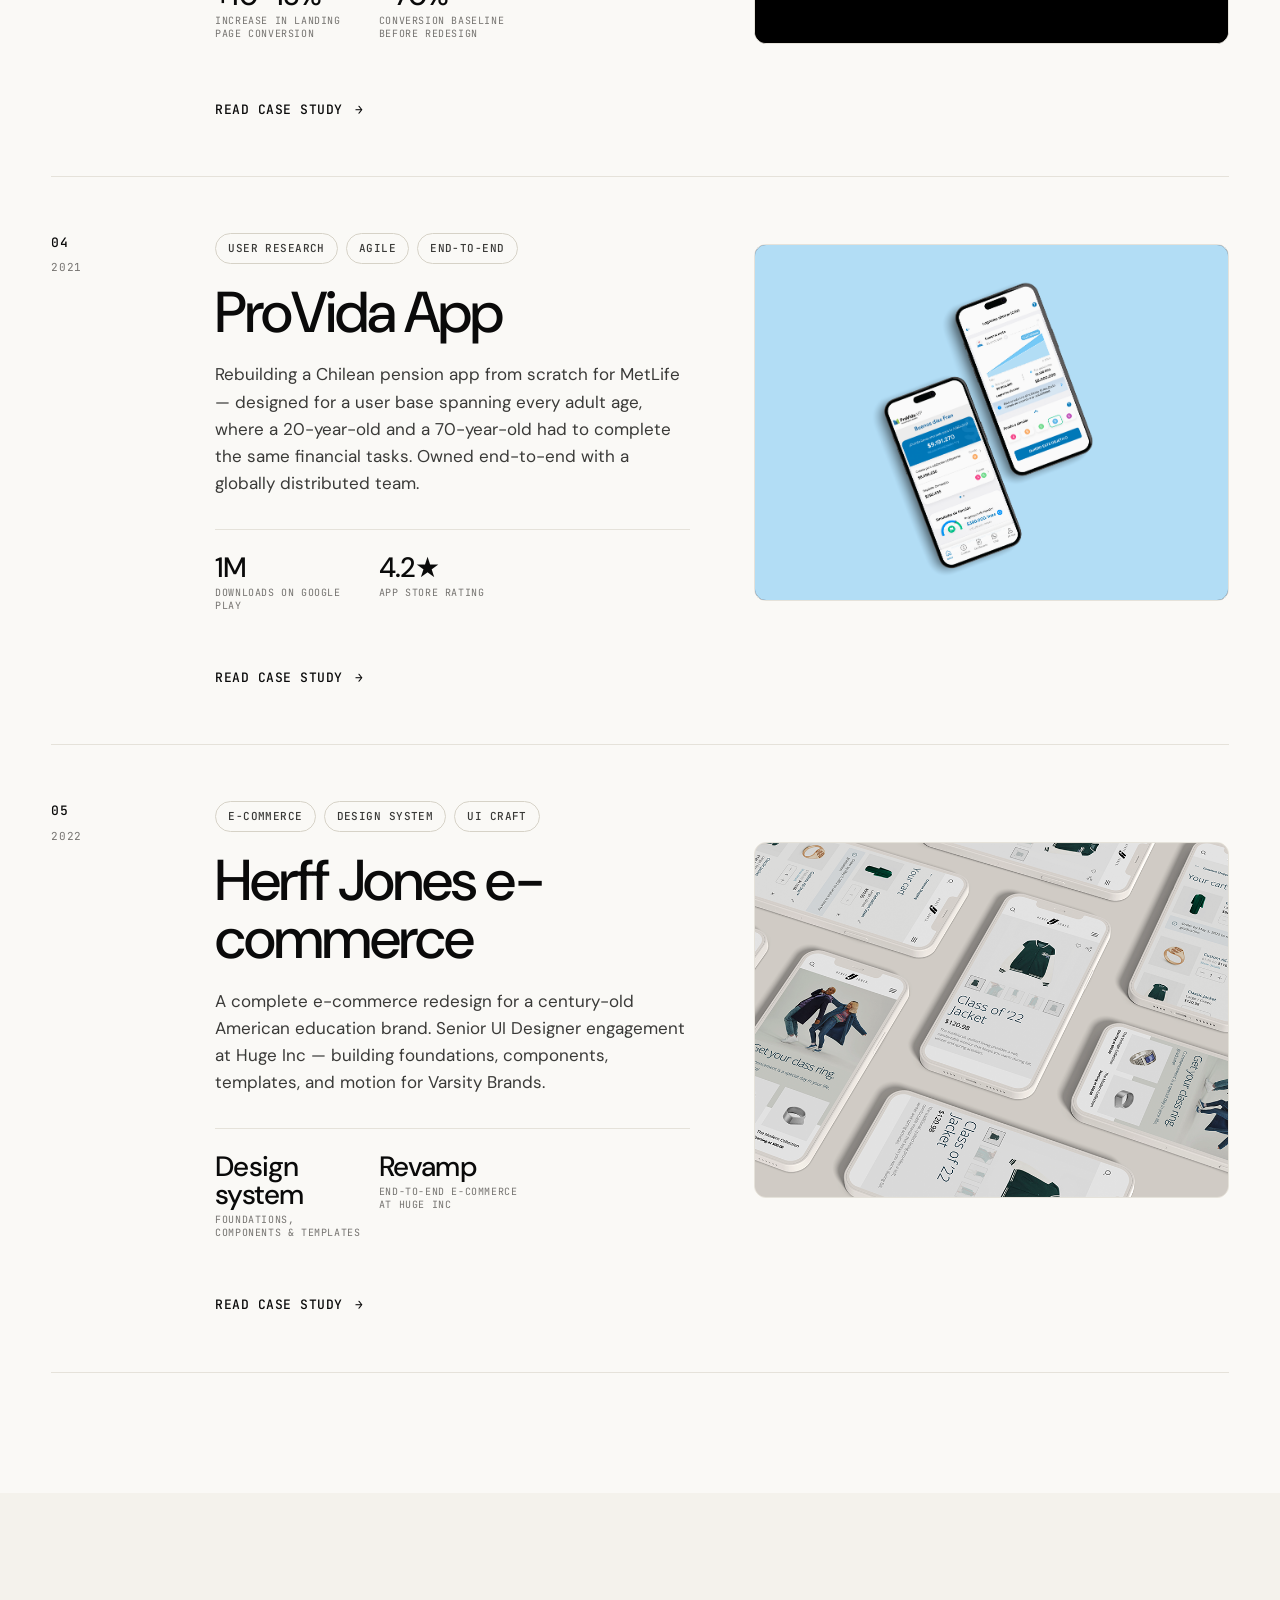
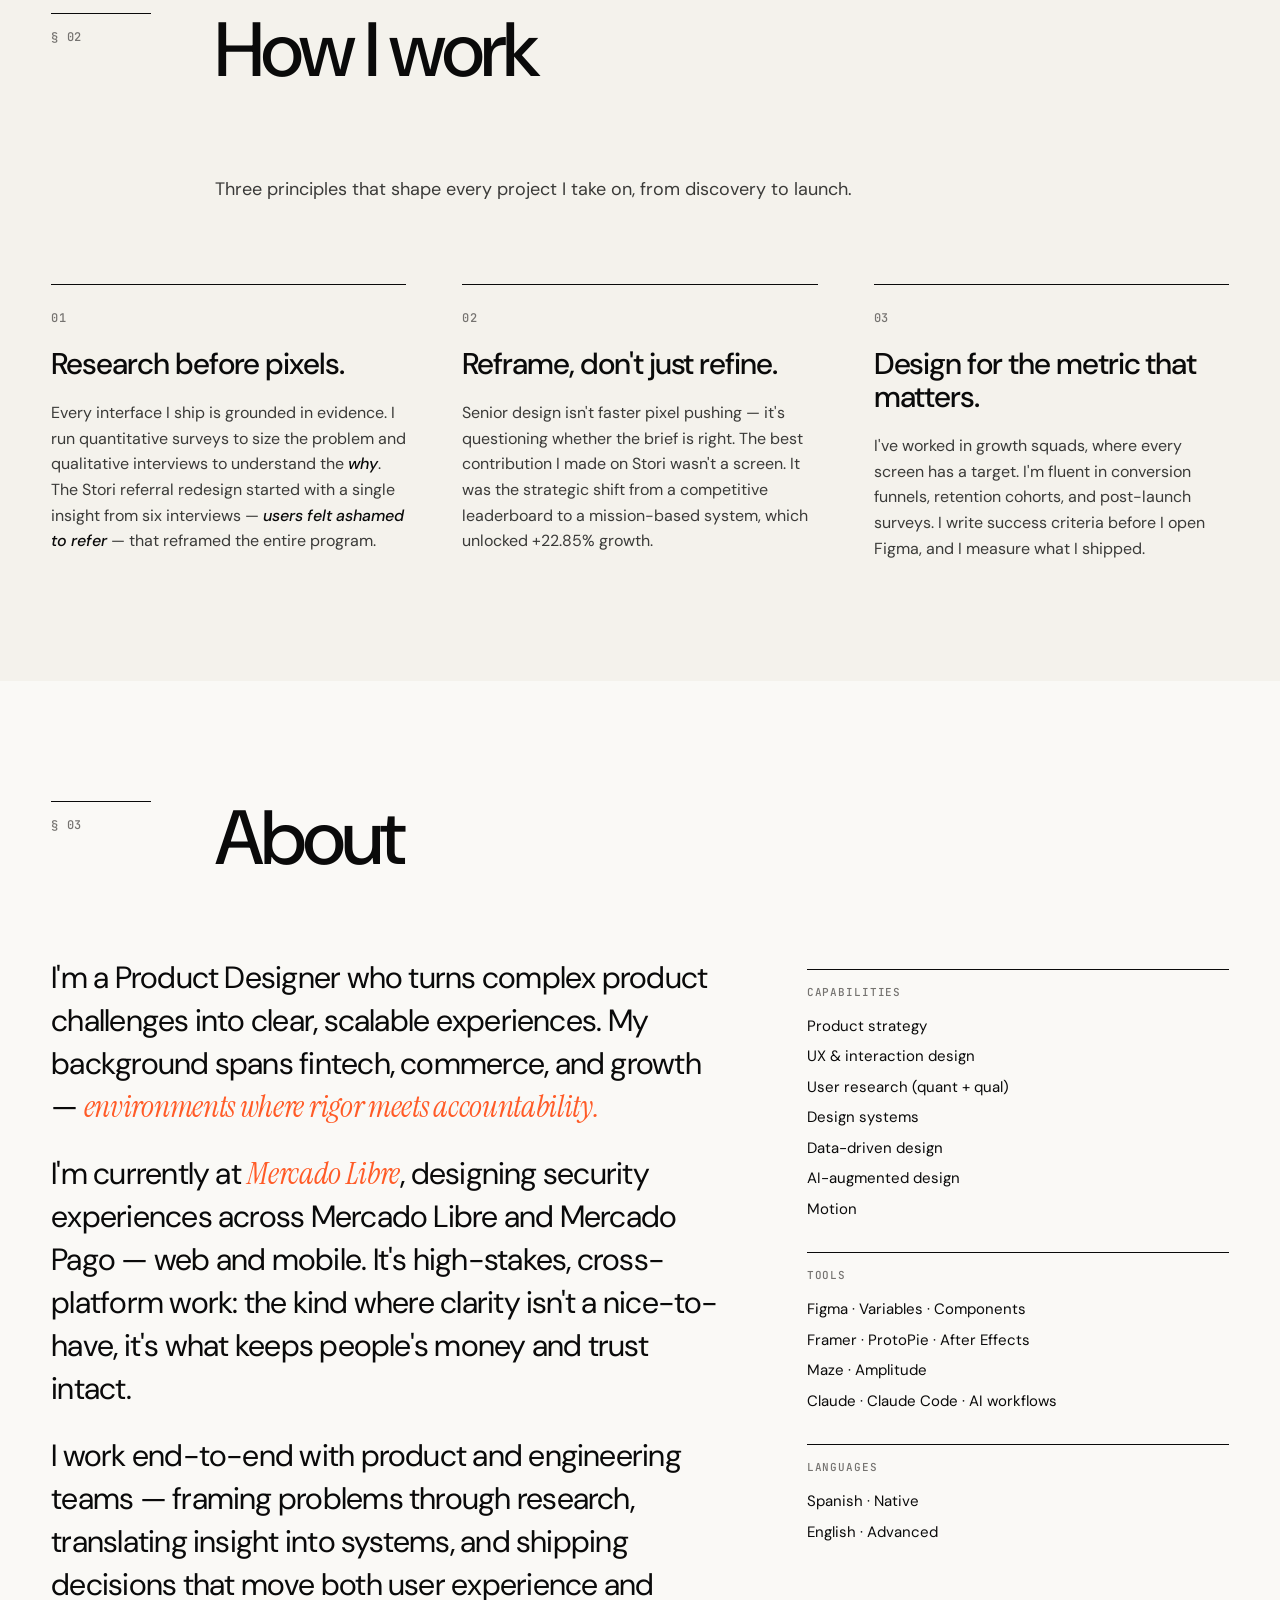
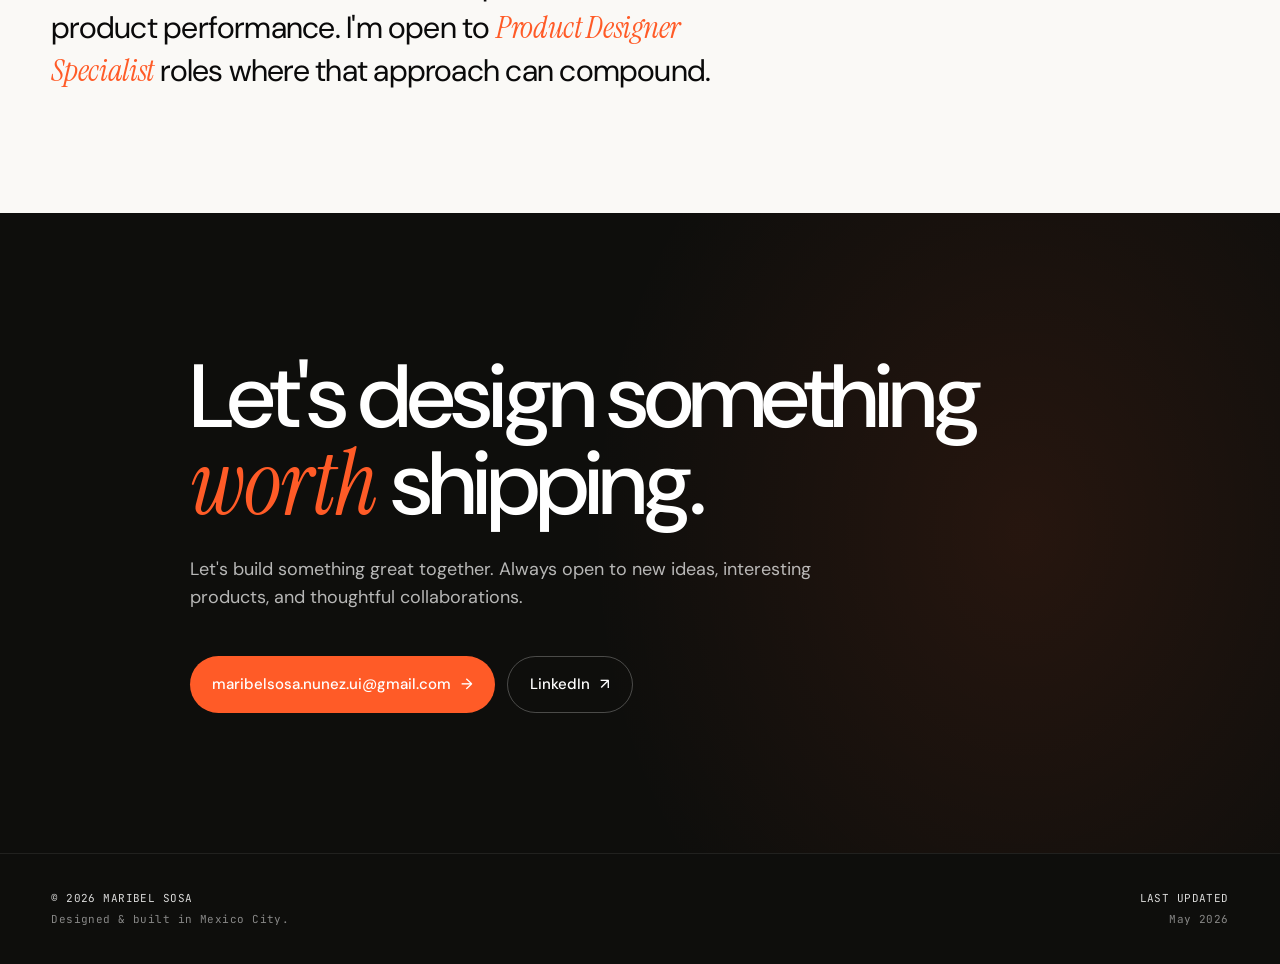
==== commit bc79cd4c: "Sync latest portfolio state from Cowork — Mercado Libre + marquee + meli-hero, clean up orphan files" ====
--- a/maribel-portfolio/index.html
+++ b/maribel-portfolio/index.html
@@ -87,6 +87,37 @@
       </div>
     </section>
 
+    <!-- KINETIC MARQUEE -->
+    <section class="marquee" aria-hidden="true">
+      <div class="marquee__track">
+        <span class="marquee__item">Security</span><span class="marquee__dot">·</span>
+        <span class="marquee__item">Trust</span><span class="marquee__dot">·</span>
+        <span class="marquee__item">Systems</span><span class="marquee__dot">·</span>
+        <span class="marquee__item">Research</span><span class="marquee__dot">·</span>
+        <span class="marquee__item">Fintech</span><span class="marquee__dot">·</span>
+        <span class="marquee__item">Conversion</span><span class="marquee__dot">·</span>
+        <span class="marquee__item">Design systems</span><span class="marquee__dot">·</span>
+        <span class="marquee__item">Motion</span><span class="marquee__dot">·</span>
+        <span class="marquee__item">Craft</span><span class="marquee__dot">·</span>
+        <span class="marquee__item">Rigor</span><span class="marquee__dot">·</span>
+        <span class="marquee__item">Framework</span><span class="marquee__dot">·</span>
+        <span class="marquee__item">Impact</span><span class="marquee__dot">·</span>
+        <!-- duplicate for seamless loop -->
+        <span class="marquee__item" aria-hidden="true">Security</span><span class="marquee__dot" aria-hidden="true">·</span>
+        <span class="marquee__item" aria-hidden="true">Trust</span><span class="marquee__dot" aria-hidden="true">·</span>
+        <span class="marquee__item" aria-hidden="true">Systems</span><span class="marquee__dot" aria-hidden="true">·</span>
+        <span class="marquee__item" aria-hidden="true">Research</span><span class="marquee__dot" aria-hidden="true">·</span>
+        <span class="marquee__item" aria-hidden="true">Fintech</span><span class="marquee__dot" aria-hidden="true">·</span>
+        <span class="marquee__item" aria-hidden="true">Conversion</span><span class="marquee__dot" aria-hidden="true">·</span>
+        <span class="marquee__item" aria-hidden="true">Design systems</span><span class="marquee__dot" aria-hidden="true">·</span>
+        <span class="marquee__item" aria-hidden="true">Motion</span><span class="marquee__dot" aria-hidden="true">·</span>
+        <span class="marquee__item" aria-hidden="true">Craft</span><span class="marquee__dot" aria-hidden="true">·</span>
+        <span class="marquee__item" aria-hidden="true">Rigor</span><span class="marquee__dot" aria-hidden="true">·</span>
+        <span class="marquee__item" aria-hidden="true">Framework</span><span class="marquee__dot" aria-hidden="true">·</span>
+        <span class="marquee__item" aria-hidden="true">Impact</span><span class="marquee__dot" aria-hidden="true">·</span>
+      </div>
+    </section>
+
     <!-- SELECTED WORK -->
     <section class="work" id="work">
       <header class="section-head reveal">
@@ -98,10 +129,48 @@
       </header>
 
       <div class="work__list">
-        <!-- Project 01: Stori -->
+        <!-- Project 01: Mercado Libre -->
+        <a href="mercado-libre.html" class="project reveal" data-link>
+          <div class="project__index">
+            <span class="project__num">01</span>
+            <span class="project__year">Present</span>
+          </div>
+          <div class="project__content">
+            <div class="project__meta">
+              <span class="tag">Security</span>
+              <span class="tag">Trust</span>
+              <span class="tag">Systems</span>
+            </div>
+            <h3 class="project__title">Mercado Libre</h3>
+            <p class="project__summary">
+              Designing re-authentication and factor flows for Mercado Libre and Mercado Pago. A framework-first case study on security UX at LATAM scale — pixels omitted per confidentiality.
+            </p>
+            <div class="project__metrics">
+              <div class="metric">
+                <span class="metric__value">Present</span>
+                <span class="metric__label">Current — Product Designer</span>
+              </div>
+              <div class="metric">
+                <span class="metric__value">Reauth</span>
+                <span class="metric__label">Factor flows, web + mobile</span>
+              </div>
+            </div>
+          </div>
+          <div class="project__visual" aria-hidden="true">
+            <div class="project__visual-frame project__visual-frame--ml">
+              <div class="media-img" style="background-image: url('assets/meli/meli-hero.jpg')" role="img" aria-label="Mercado Libre — project cover"></div>
+            </div>
+          </div>
+          <div class="project__cta">
+            <span>Read case study</span>
+            <span class="arrow" aria-hidden="true">→</span>
+          </div>
+        </a>
+
+        <!-- Project 02: Stori -->
         <a href="stori.html" class="project reveal" data-link>
           <div class="project__index">
-            <span class="project__num">01</span>
+            <span class="project__num">02</span>
             <span class="project__year">2024</span>
           </div>
           <div class="project__content">
@@ -136,10 +205,10 @@
           </div>
         </a>
 
-        <!-- Project 02: Stori × SHEIN -->
+        <!-- Project 03: Stori × SHEIN -->
         <a href="shein.html" class="project reveal" data-link>
           <div class="project__index">
-            <span class="project__num">02</span>
+            <span class="project__num">03</span>
             <span class="project__year">2024</span>
           </div>
           <div class="project__content">
@@ -174,10 +243,10 @@
           </div>
         </a>
 
-        <!-- Project 03: ProVida / MetLife -->
+        <!-- Project 04: ProVida / MetLife -->
         <a href="metlife.html" class="project reveal" data-link>
           <div class="project__index">
-            <span class="project__num">03</span>
+            <span class="project__num">04</span>
             <span class="project__year">2021</span>
           </div>
           <div class="project__content">
@@ -212,10 +281,10 @@
           </div>
         </a>
 
-        <!-- Project 04: Herff Jones -->
+        <!-- Project 05: Herff Jones -->
         <a href="herff-jones.html" class="project reveal" data-link>
           <div class="project__index">
-            <span class="project__num">04</span>
+            <span class="project__num">05</span>
             <span class="project__year">2022</span>
           </div>
           <div class="project__content">
@@ -249,6 +318,7 @@
             <span class="arrow" aria-hidden="true">→</span>
           </div>
         </a>
+
       </div>
     </section>
 
--- a/maribel-portfolio/styles.css
+++ b/maribel-portfolio/styles.css
@@ -1734,6 +1734,146 @@
 .project__visual-frame--shein { background: #121212; }
 .project__visual-frame--herff { background: #ede5d8; }
 
+/* Kinetic marquee — editorial serif italic scrolling band */
+.marquee {
+  overflow: hidden;
+  padding: 44px 0;
+  border-top: 1px solid var(--border);
+  border-bottom: 1px solid var(--border);
+  background: var(--bg);
+  position: relative;
+  z-index: 1;
+}
+.marquee__track {
+  display: flex;
+  align-items: center;
+  gap: 32px;
+  width: max-content;
+  animation: marquee-scroll 55s linear infinite;
+  will-change: transform;
+}
+.marquee:hover .marquee__track {
+  animation-play-state: paused;
+}
+.marquee__item {
+  font-family: var(--font-serif);
+  font-size: clamp(36px, 5.5vw, 72px);
+  font-style: italic;
+  font-weight: 400;
+  line-height: 1;
+  letter-spacing: -0.02em;
+  color: var(--ink);
+  white-space: nowrap;
+  flex-shrink: 0;
+}
+.marquee__dot {
+  font-family: var(--font-mono);
+  font-size: clamp(18px, 2vw, 24px);
+  color: var(--ink-muted);
+  flex-shrink: 0;
+  line-height: 1;
+  transform: translateY(-4px);
+}
+@keyframes marquee-scroll {
+  from { transform: translateX(0); }
+  to { transform: translateX(-50%); }
+}
+@media (prefers-reduced-motion: reduce) {
+  .marquee__track {
+    animation: none;
+    transform: translateX(0);
+  }
+}
+
+/* Editorial quote hook — dark full-bleed section after the hero */
+.case-hook {
+  padding: 96px var(--gutter);
+  background: linear-gradient(135deg, #1a2749 0%, #0e1626 100%);
+  text-align: center;
+  color: #fff;
+}
+.case-hook__inner {
+  max-width: 900px;
+  margin: 0 auto;
+}
+.case-hook__kicker {
+  display: block;
+  font-family: var(--font-mono);
+  font-size: 12px;
+  letter-spacing: 0.08em;
+  text-transform: uppercase;
+  color: rgba(255,255,255,0.5);
+  margin-bottom: 28px;
+}
+.case-hook__quote {
+  font-family: var(--font-serif);
+  font-size: clamp(28px, 4.5vw, 60px);
+  line-height: 1.15;
+  color: #fff;
+  font-style: normal;
+  font-weight: 400;
+  margin: 0 auto;
+  max-width: 22ch;
+  letter-spacing: -0.01em;
+}
+.case-hook__quote em {
+  font-style: italic;
+  color: #FFE600;
+}
+@media (max-width: 700px) {
+  .case-hook { padding: 64px var(--gutter); }
+}
+
+/* NDA / confidentiality callout */
+.case-nda {
+  margin: 40px 0 8px;
+  padding: 24px 28px;
+  border: 1px solid var(--border-strong);
+  border-radius: 12px;
+  background: var(--bg-elevated);
+}
+.case-nda__label {
+  display: block;
+  font-family: var(--font-mono);
+  font-size: 11px;
+  letter-spacing: 0.08em;
+  text-transform: uppercase;
+  color: var(--ink-muted);
+  margin-bottom: 10px;
+}
+.case-nda__body {
+  font-size: 15px;
+  line-height: 1.55;
+  color: var(--ink-secondary);
+  margin: 0;
+}
+
+/* Abstract stats (no numbers — descriptors) */
+.case-stats--abstract {
+  grid-template-columns: 1fr 1fr;
+}
+.case-stats--abstract .stat__value {
+  font-size: clamp(24px, 3vw, 34px);
+  letter-spacing: -0.02em;
+}
+@media (max-width: 700px) {
+  .case-stats--abstract { grid-template-columns: 1fr; }
+}
+
+/* Mercado Libre project card frame */
+.project__visual-frame--ml {
+  background: linear-gradient(135deg, #1a2749 0%, #0e1626 100%);
+  display: flex;
+  align-items: center;
+  justify-content: center;
+}
+.ml-mark {
+  width: 62%;
+  height: auto;
+  max-width: 260px;
+  aspect-ratio: 1;
+}
+
 /* Decorative transparent PNG — no container background */
 .case-decoration {
   margin: 40px 0 24px;
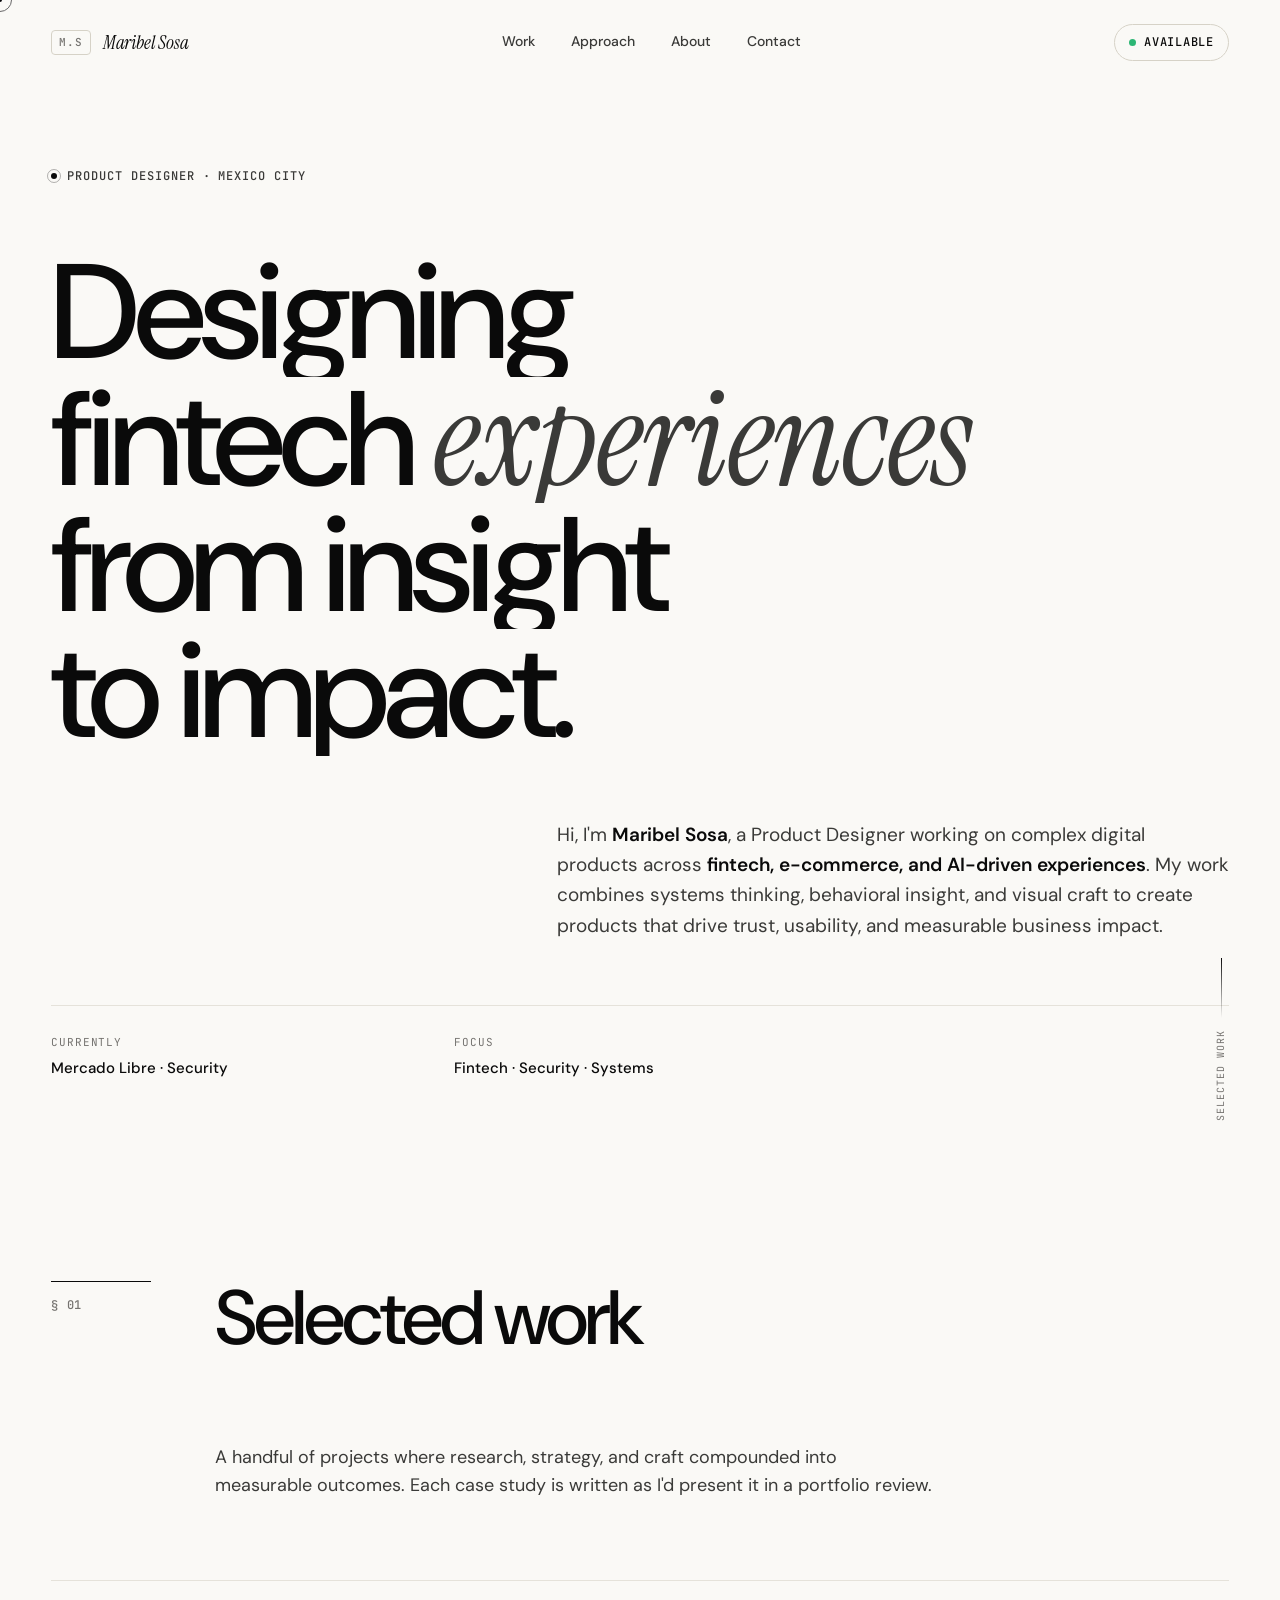
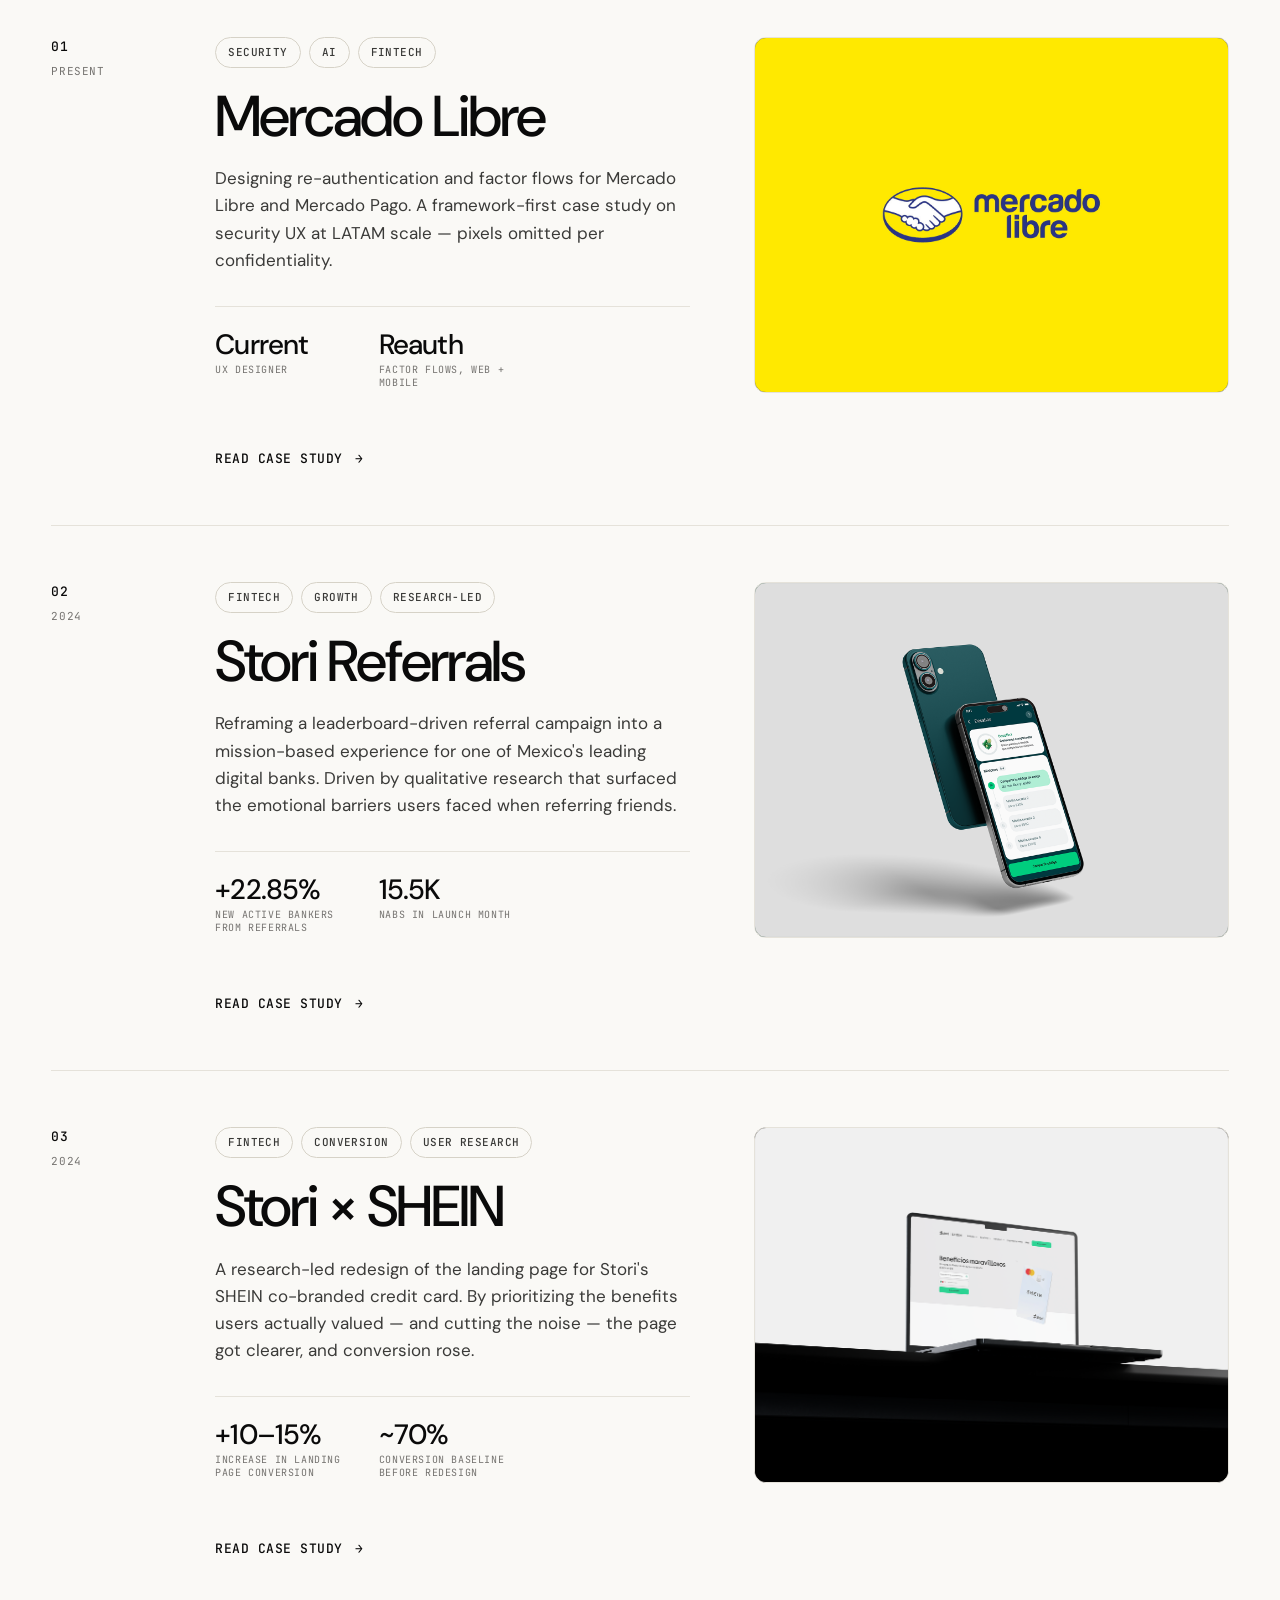
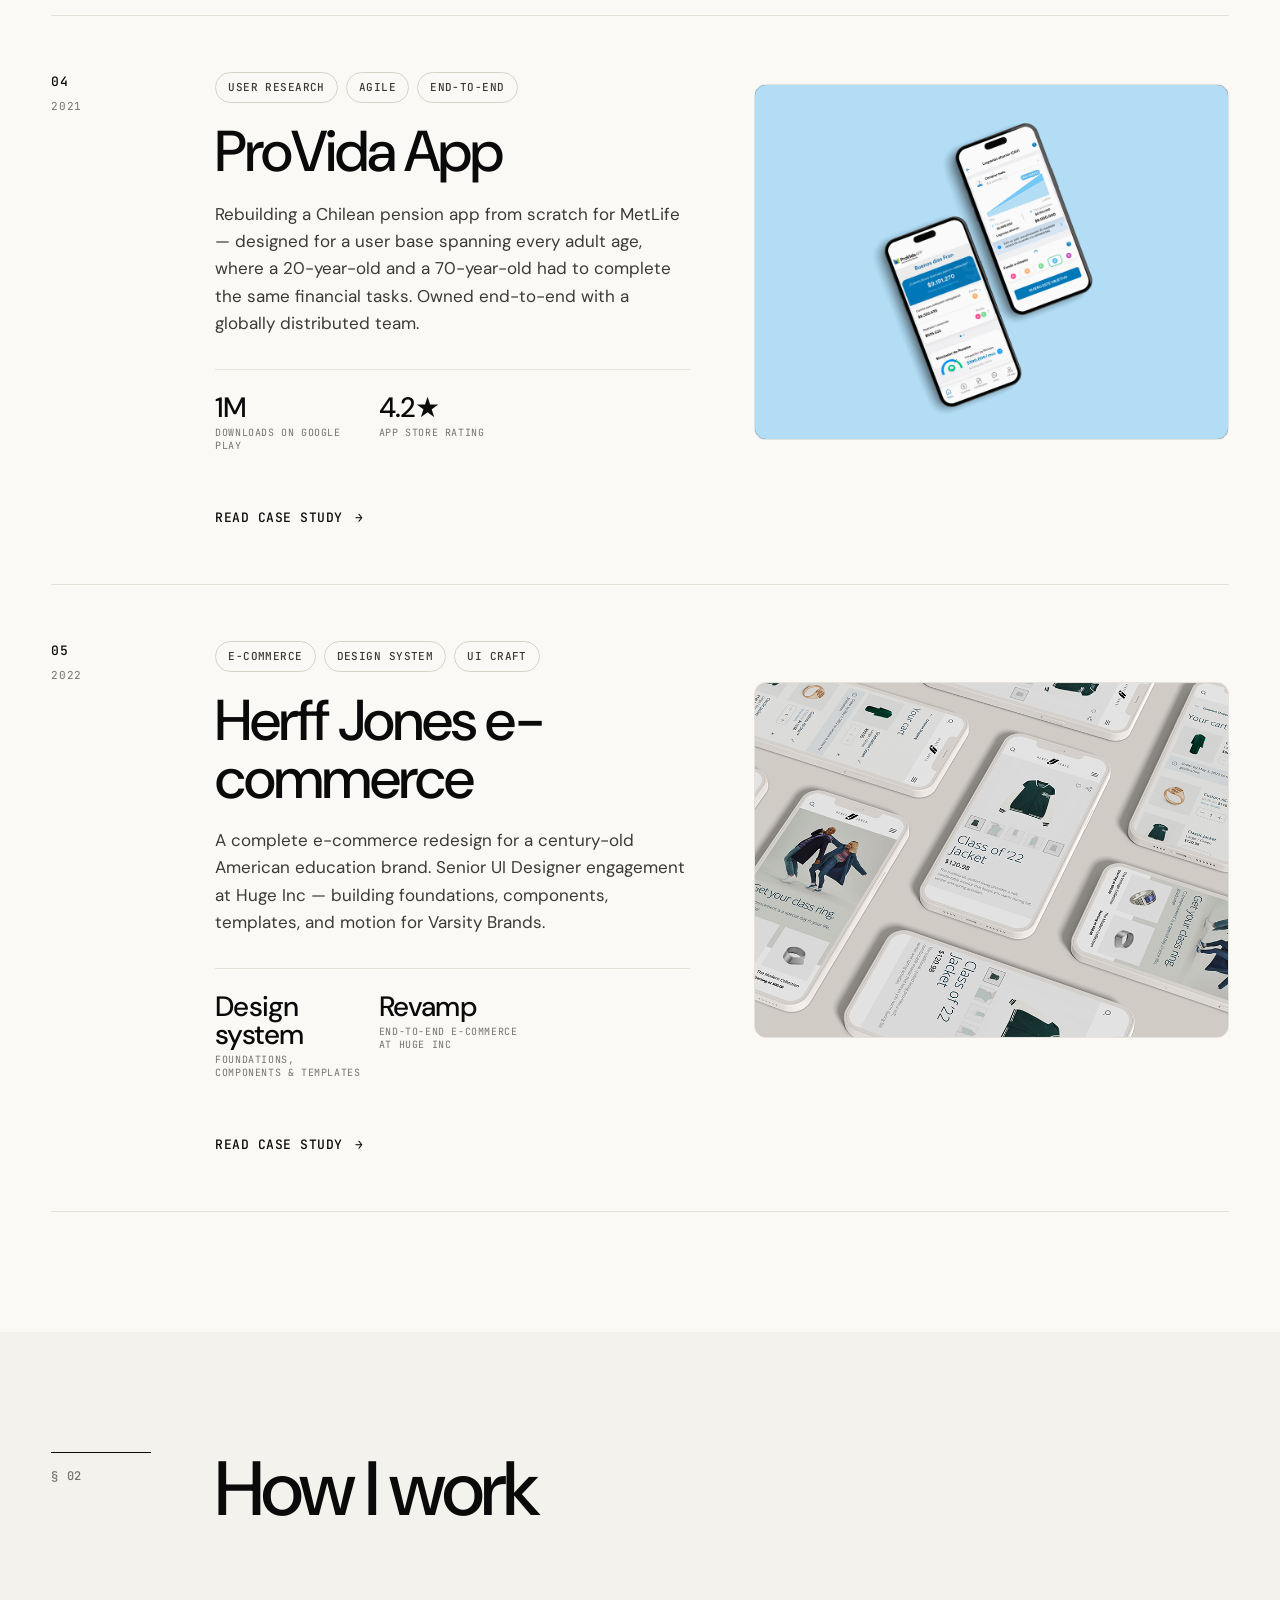
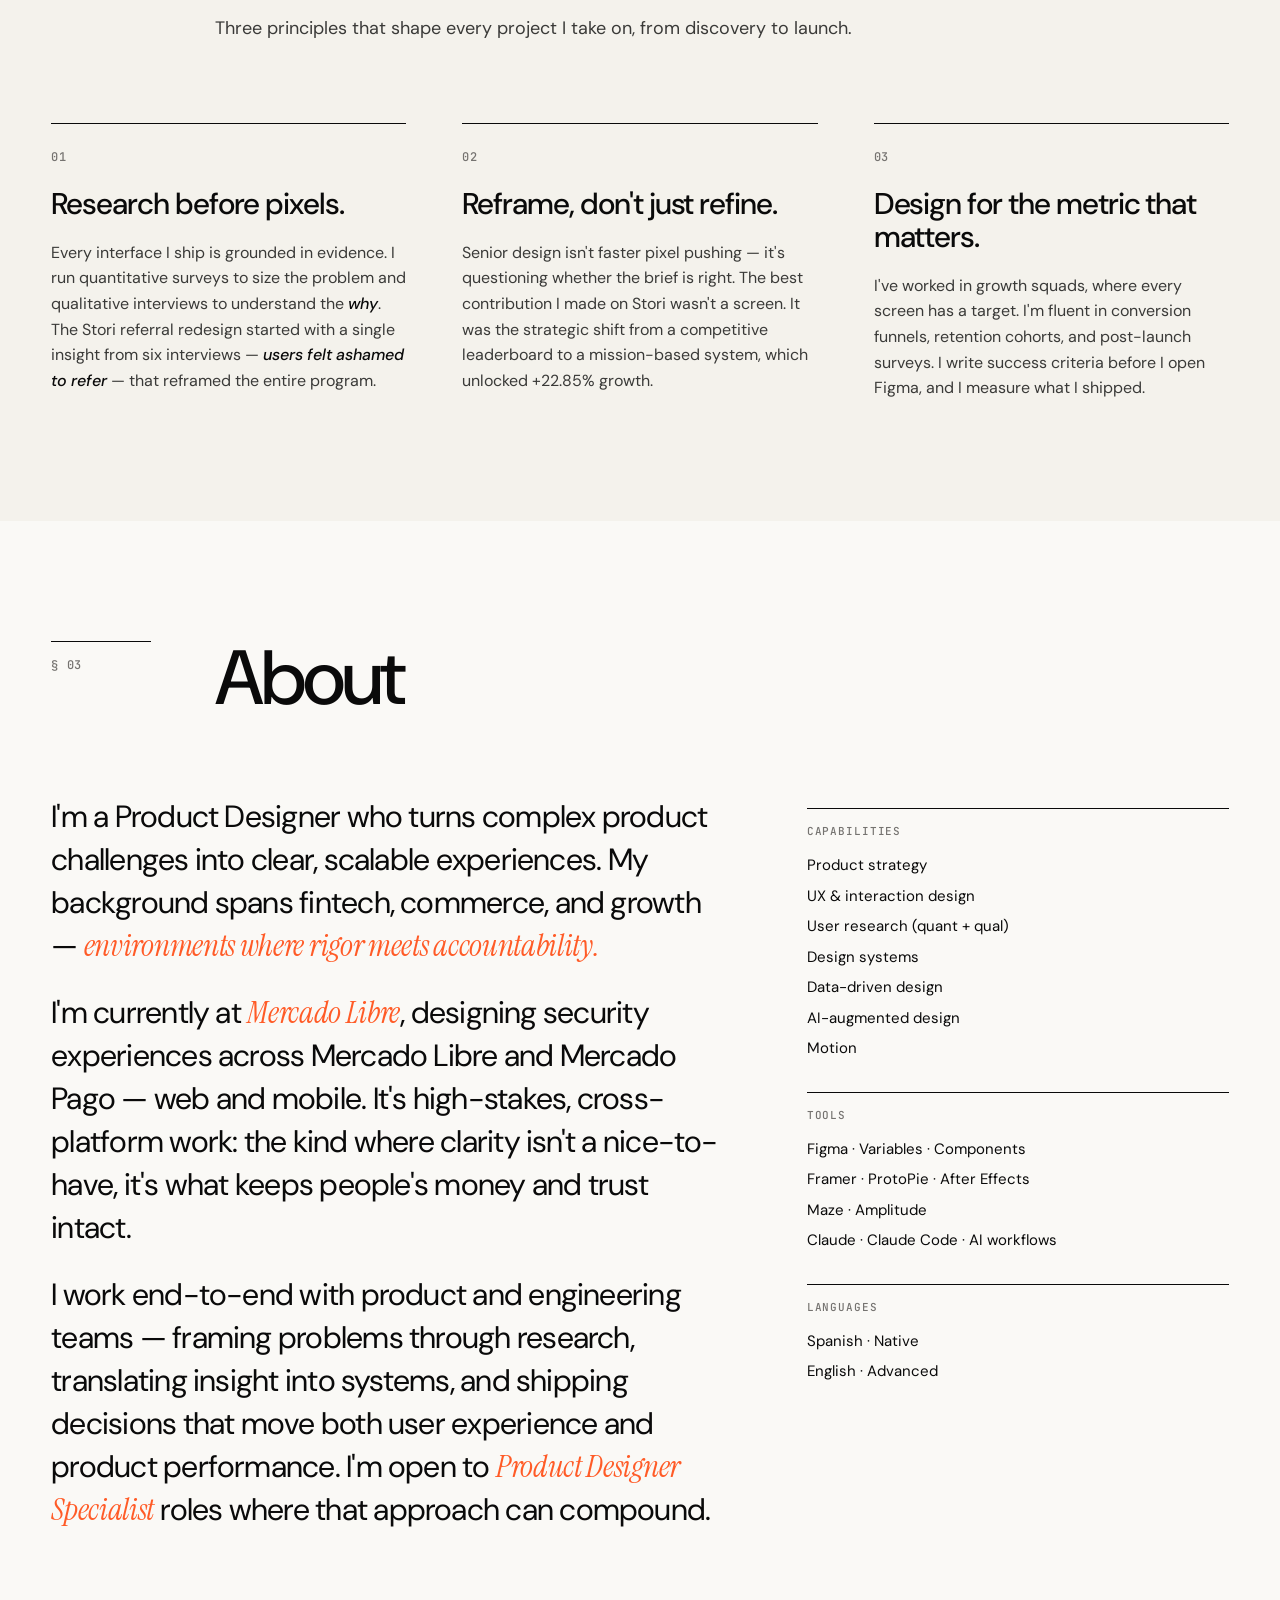
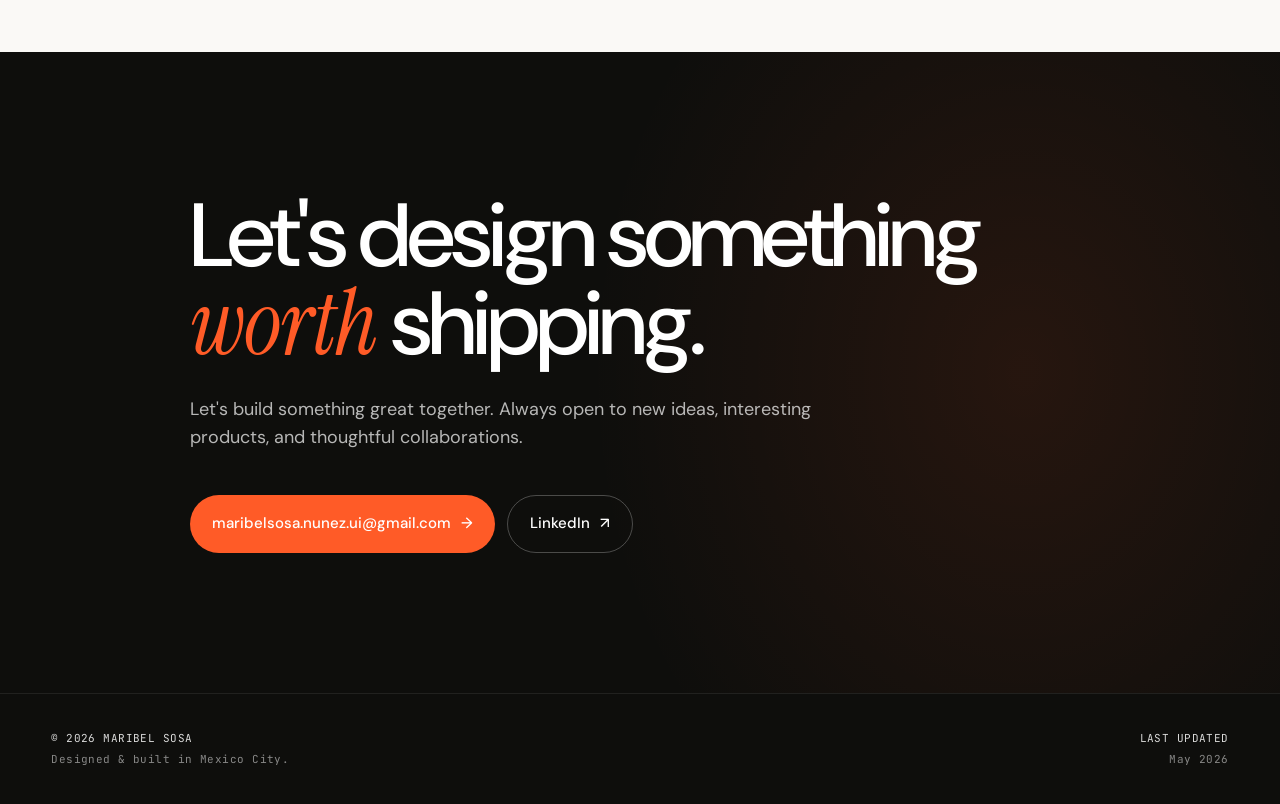
==== commit d74c4539: "Content tweaks: remove marquee, update Mercado Libre tags/role/metrics, shrink cursor, add AI note" ====
--- a/maribel-portfolio/index.html
+++ b/maribel-portfolio/index.html
@@ -87,37 +87,6 @@
       </div>
     </section>
 
-    <!-- KINETIC MARQUEE -->
-    <section class="marquee" aria-hidden="true">
-      <div class="marquee__track">
-        <span class="marquee__item">Security</span><span class="marquee__dot">·</span>
-        <span class="marquee__item">Trust</span><span class="marquee__dot">·</span>
-        <span class="marquee__item">Systems</span><span class="marquee__dot">·</span>
-        <span class="marquee__item">Research</span><span class="marquee__dot">·</span>
-        <span class="marquee__item">Fintech</span><span class="marquee__dot">·</span>
-        <span class="marquee__item">Conversion</span><span class="marquee__dot">·</span>
-        <span class="marquee__item">Design systems</span><span class="marquee__dot">·</span>
-        <span class="marquee__item">Motion</span><span class="marquee__dot">·</span>
-        <span class="marquee__item">Craft</span><span class="marquee__dot">·</span>
-        <span class="marquee__item">Rigor</span><span class="marquee__dot">·</span>
-        <span class="marquee__item">Framework</span><span class="marquee__dot">·</span>
-        <span class="marquee__item">Impact</span><span class="marquee__dot">·</span>
-        <!-- duplicate for seamless loop -->
-        <span class="marquee__item" aria-hidden="true">Security</span><span class="marquee__dot" aria-hidden="true">·</span>
-        <span class="marquee__item" aria-hidden="true">Trust</span><span class="marquee__dot" aria-hidden="true">·</span>
-        <span class="marquee__item" aria-hidden="true">Systems</span><span class="marquee__dot" aria-hidden="true">·</span>
-        <span class="marquee__item" aria-hidden="true">Research</span><span class="marquee__dot" aria-hidden="true">·</span>
-        <span class="marquee__item" aria-hidden="true">Fintech</span><span class="marquee__dot" aria-hidden="true">·</span>
-        <span class="marquee__item" aria-hidden="true">Conversion</span><span class="marquee__dot" aria-hidden="true">·</span>
-        <span class="marquee__item" aria-hidden="true">Design systems</span><span class="marquee__dot" aria-hidden="true">·</span>
-        <span class="marquee__item" aria-hidden="true">Motion</span><span class="marquee__dot" aria-hidden="true">·</span>
-        <span class="marquee__item" aria-hidden="true">Craft</span><span class="marquee__dot" aria-hidden="true">·</span>
-        <span class="marquee__item" aria-hidden="true">Rigor</span><span class="marquee__dot" aria-hidden="true">·</span>
-        <span class="marquee__item" aria-hidden="true">Framework</span><span class="marquee__dot" aria-hidden="true">·</span>
-        <span class="marquee__item" aria-hidden="true">Impact</span><span class="marquee__dot" aria-hidden="true">·</span>
-      </div>
-    </section>
-
     <!-- SELECTED WORK -->
     <section class="work" id="work">
       <header class="section-head reveal">
@@ -138,8 +107,8 @@
           <div class="project__content">
             <div class="project__meta">
               <span class="tag">Security</span>
-              <span class="tag">Trust</span>
-              <span class="tag">Systems</span>
+              <span class="tag">AI</span>
+              <span class="tag">Fintech</span>
             </div>
             <h3 class="project__title">Mercado Libre</h3>
             <p class="project__summary">
@@ -147,8 +116,8 @@
             </p>
             <div class="project__metrics">
               <div class="metric">
-                <span class="metric__value">Present</span>
-                <span class="metric__label">Current — Product Designer</span>
+                <span class="metric__value">Current</span>
+                <span class="metric__label">UX Designer</span>
               </div>
               <div class="metric">
                 <span class="metric__value">Reauth</span>
--- a/maribel-portfolio/styles.css
+++ b/maribel-portfolio/styles.css
@@ -86,20 +86,20 @@
   mix-blend-mode: difference;
 }
 .cursor {
-  width: 6px;
-  height: 6px;
+  width: 4px;
+  height: 4px;
   background: #fff;
   transform: translate(-50%, -50%);
 }
 .cursor-trail {
-  width: 36px;
-  height: 36px;
+  width: 24px;
+  height: 24px;
   border: 1px solid #fff;
   transform: translate(-50%, -50%);
   opacity: 0.6;
 }
-.cursor.is-hover { width: 14px; height: 14px; }
-.cursor-trail.is-hover { width: 64px; height: 64px; opacity: 0.9; }
+.cursor.is-hover { width: 9px; height: 9px; }
+.cursor-trail.is-hover { width: 43px; height: 43px; opacity: 0.9; }
 .cursor.is-hidden, .cursor-trail.is-hidden { opacity: 0; }
 
 @media (hover: none), (max-width: 900px) {
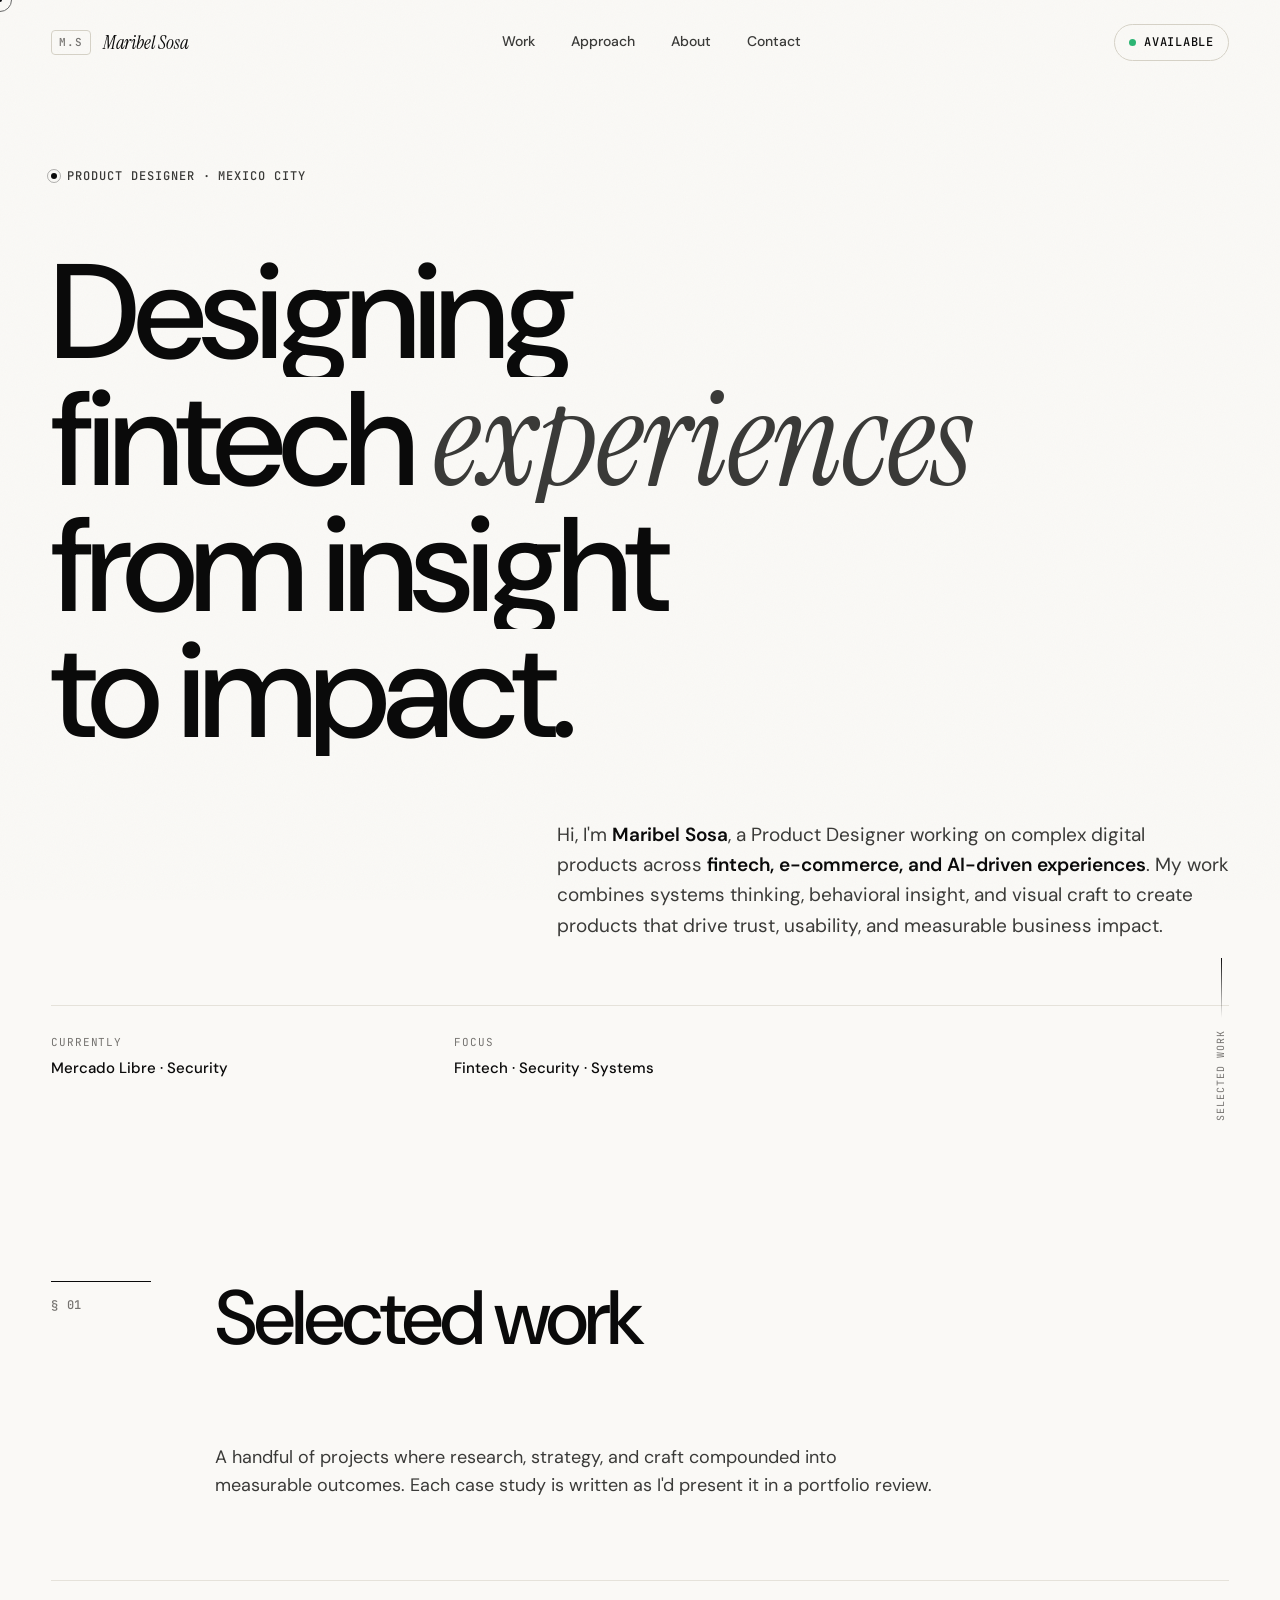
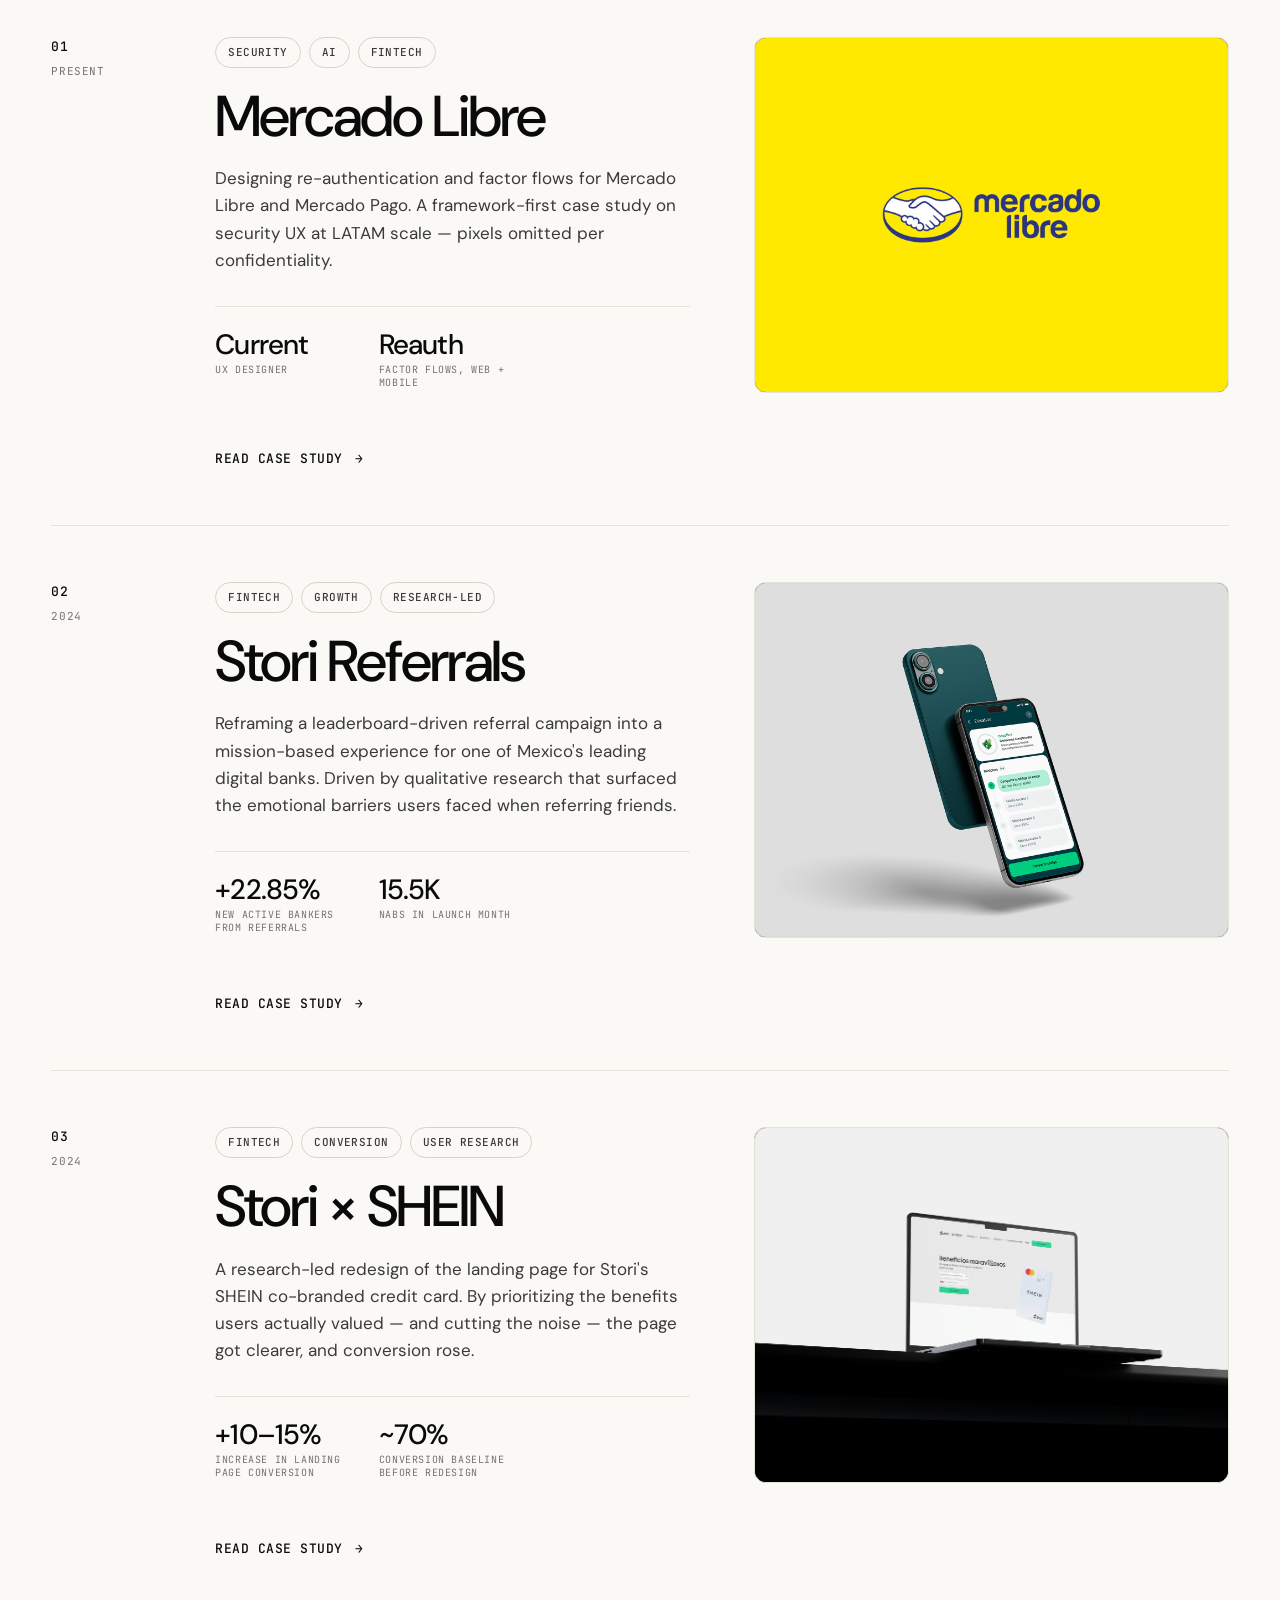
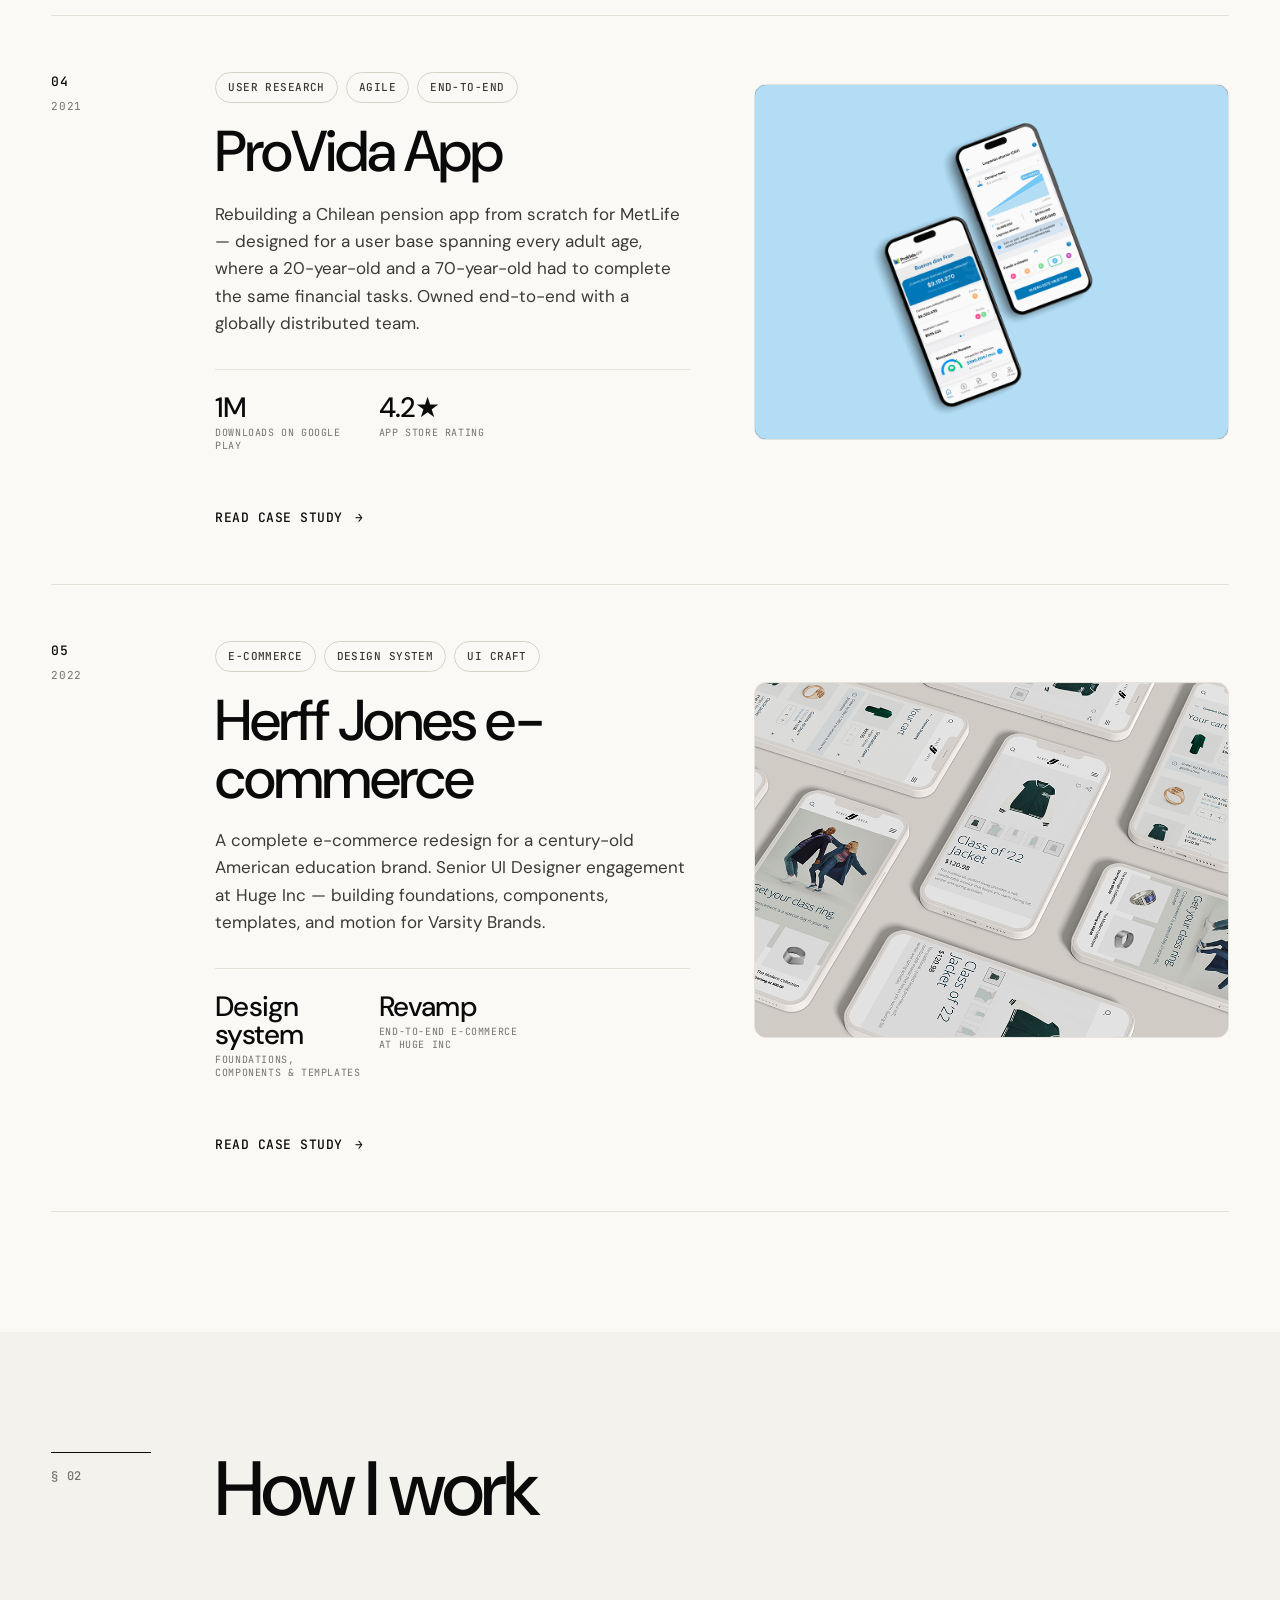
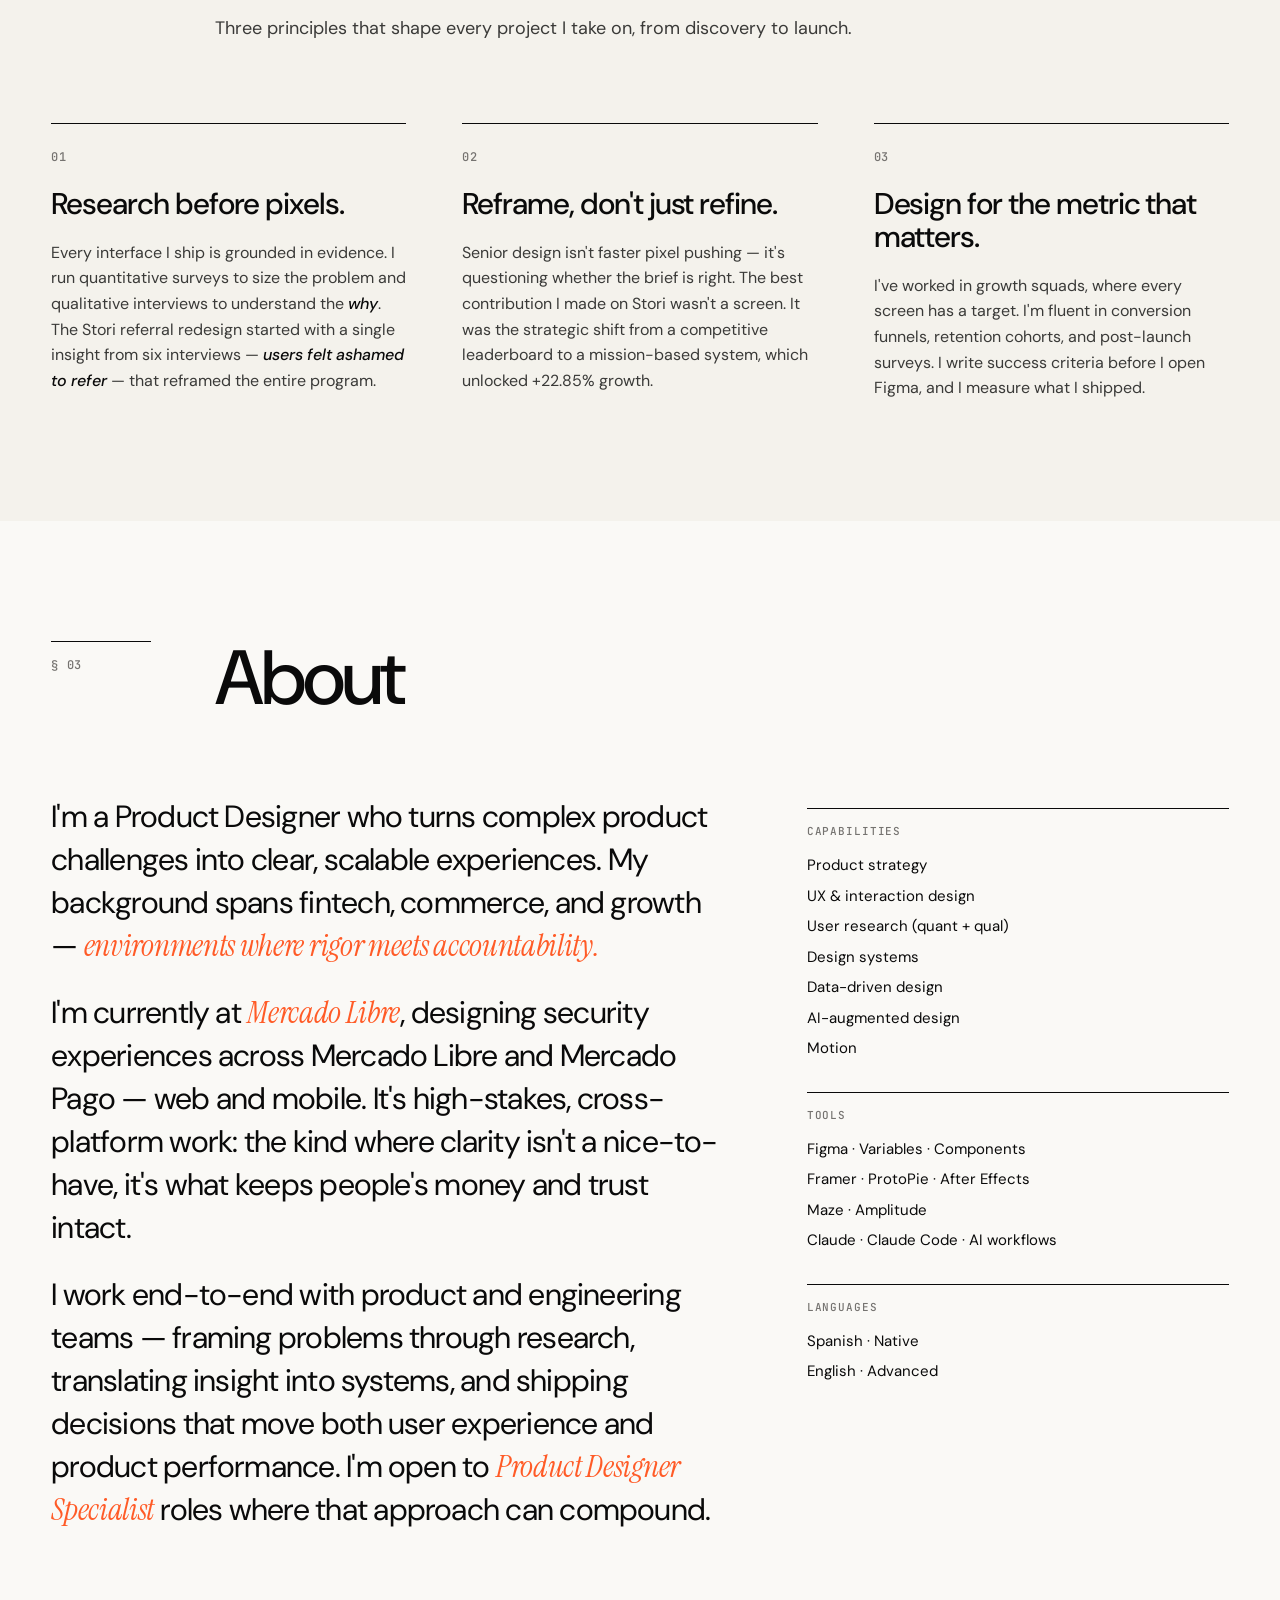
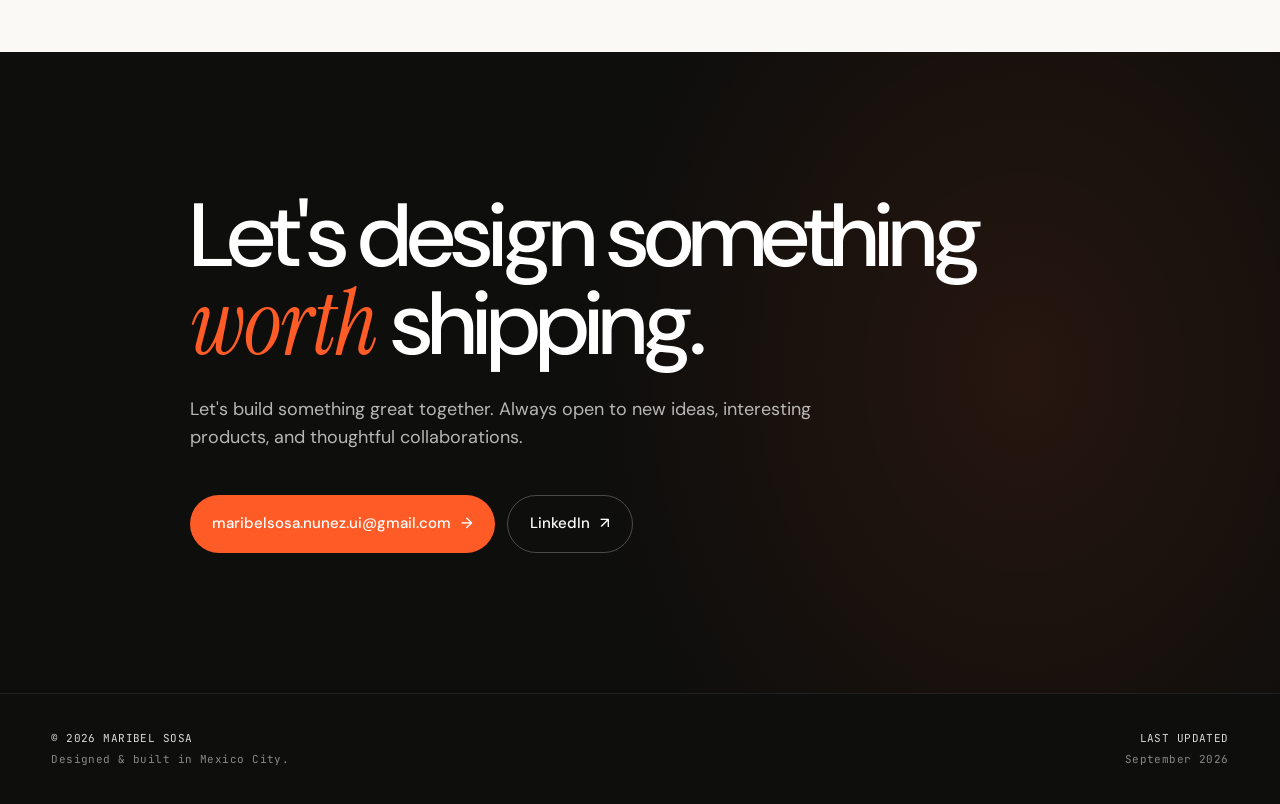
==== commit c2f08e31: "Update footer 'Last updated' to September 2026 across all pages" ====
--- a/maribel-portfolio/index.html
+++ b/maribel-portfolio/index.html
@@ -417,7 +417,7 @@
       </div>
       <div class="footer__col footer__col--right">
         <span class="footer__label">Last updated</span>
-        <span class="footer__sub">May 2026</span>
+        <span class="footer__sub">September 2026</span>
       </div>
     </div>
   </footer>
--- a/maribel-portfolio/styles.css
+++ b/maribel-portfolio/styles.css
@@ -74,6 +74,19 @@
   color: var(--bg);
 }
 
+/* -------- Grain texture (frontend-design skill test) -------- */
+body::before {
+  content: "";
+  position: fixed;
+  inset: 0;
+  z-index: 9990;
+  pointer-events: none;
+  opacity: 0.035;
+  mix-blend-mode: multiply;
+  background-image: url("data:image/svg+xml,%3Csvg xmlns='http://www.w3.org/2000/svg' width='200' height='200'%3E%3Cfilter id='n'%3E%3CfeTurbulence type='fractalNoise' baseFrequency='0.9' numOctaves='2' stitchTiles='stitch'/%3E%3C/filter%3E%3Crect width='100%25' height='100%25' filter='url(%23n)'/%3E%3C/svg%3E");
+  background-repeat: repeat;
+}
+
 /* -------- Custom cursor -------- */
 .cursor, .cursor-trail {
   position: fixed;
@@ -1656,6 +1669,11 @@
   background-position: center;
   background-repeat: no-repeat;
 }
+.project__visual-frame .media-img,
+.case-cover .media-img {
+  transition: background-position 100ms linear;
+  will-change: background-position;
+}
 .media-img--contain { background-size: contain; }
 .media-img--padded { padding: 8%; box-sizing: border-box; background-clip: content-box; }
 
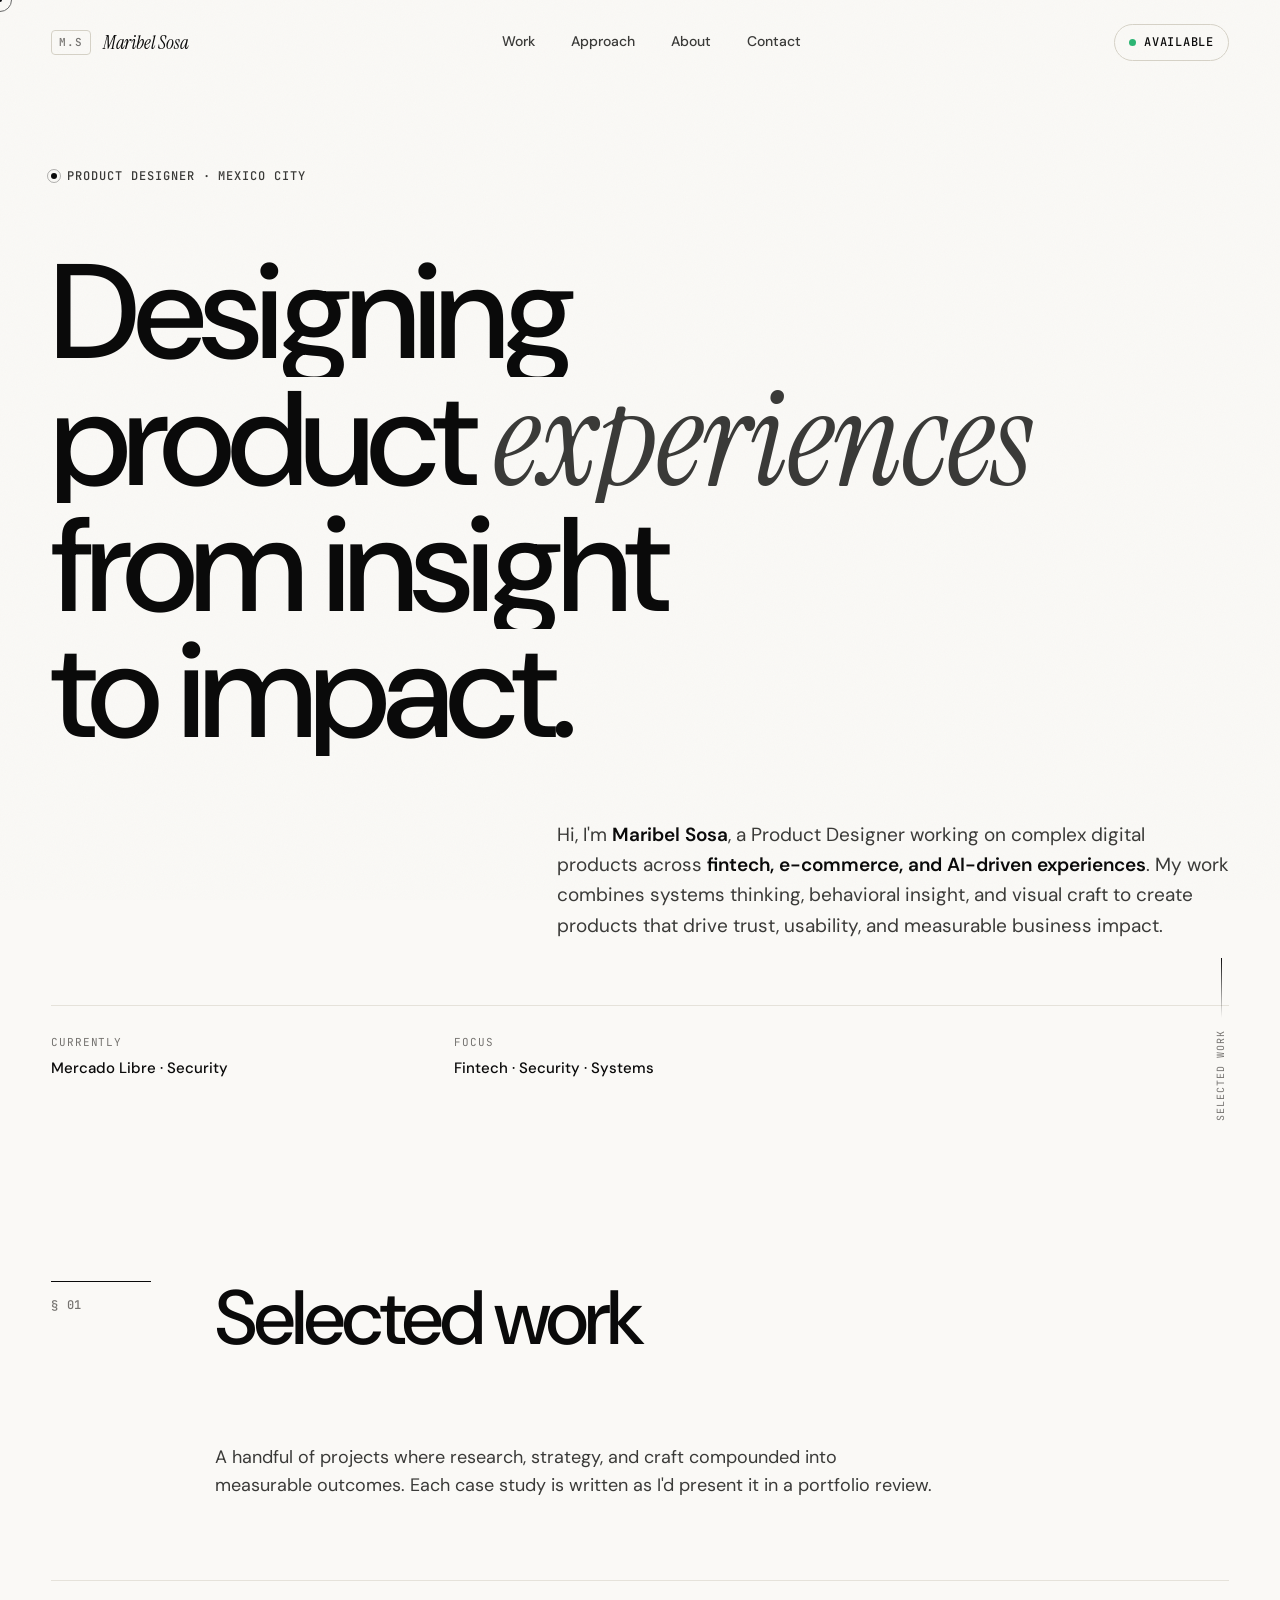
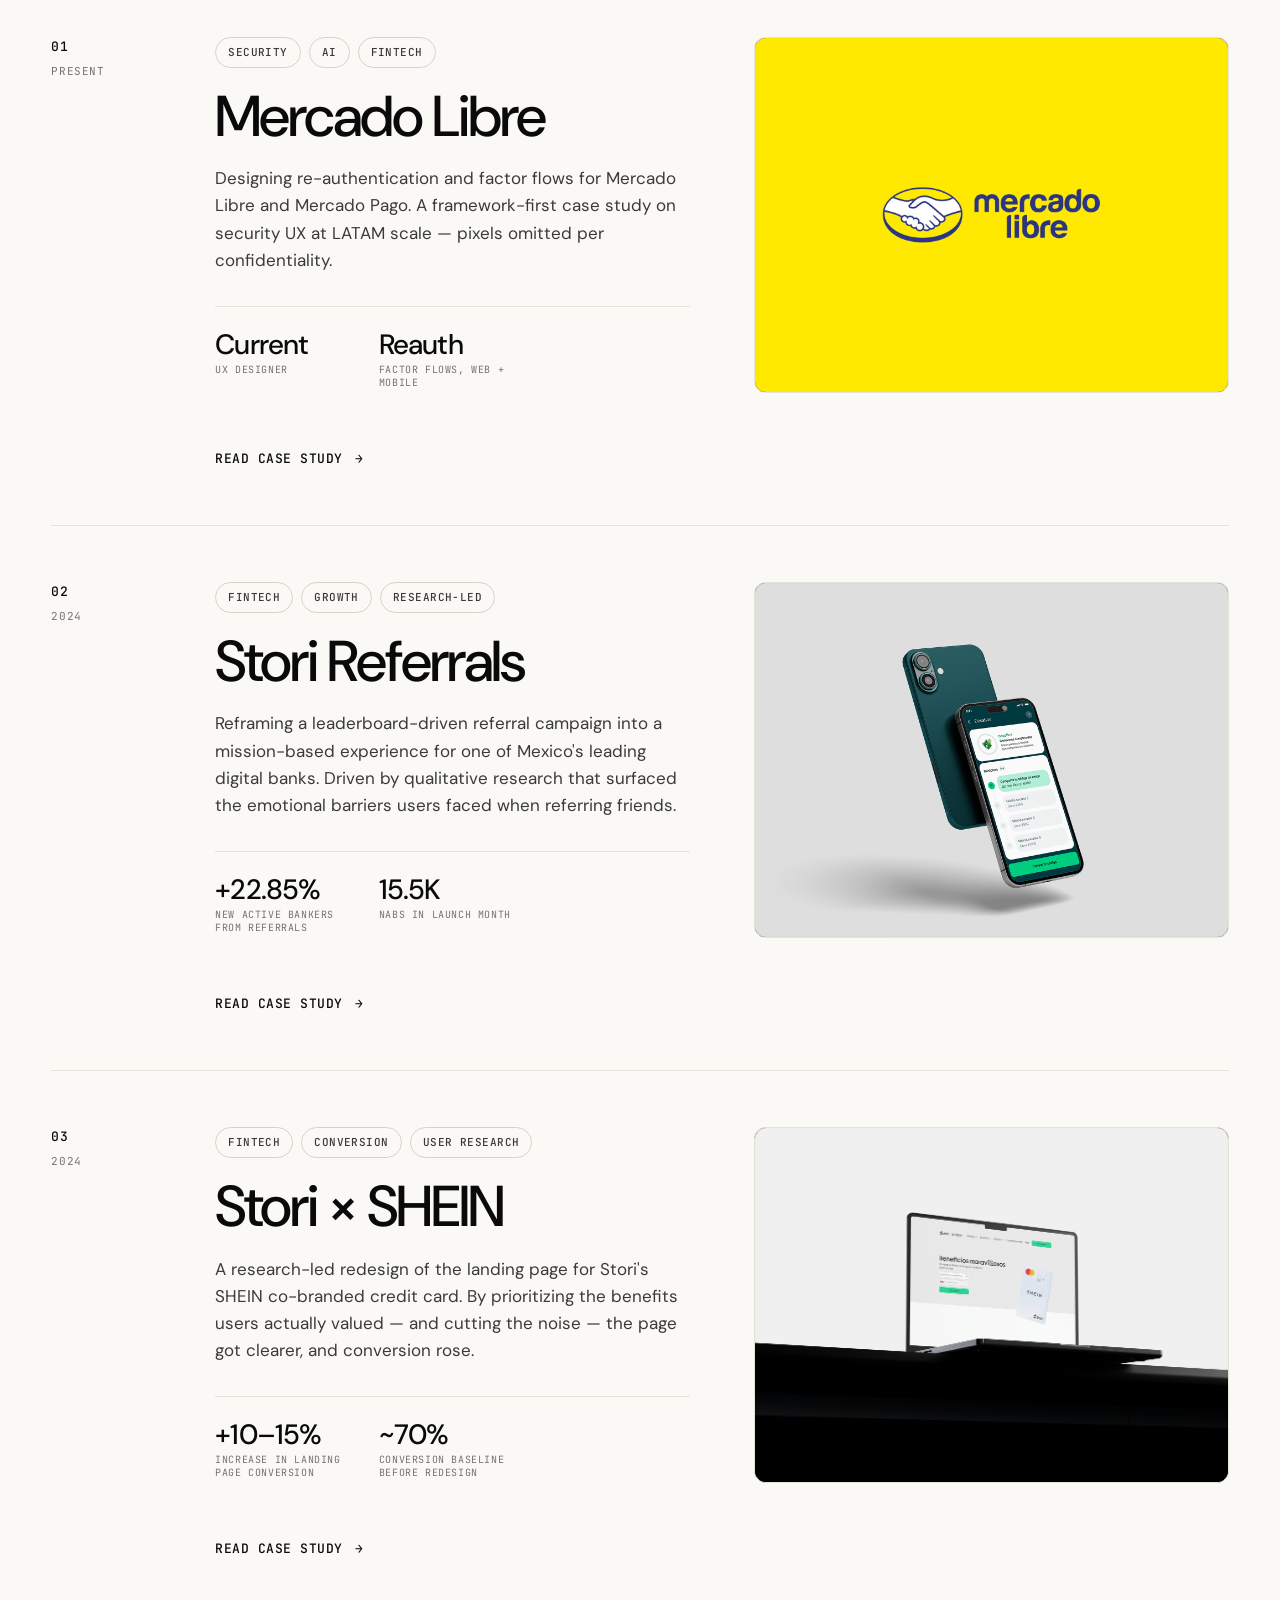
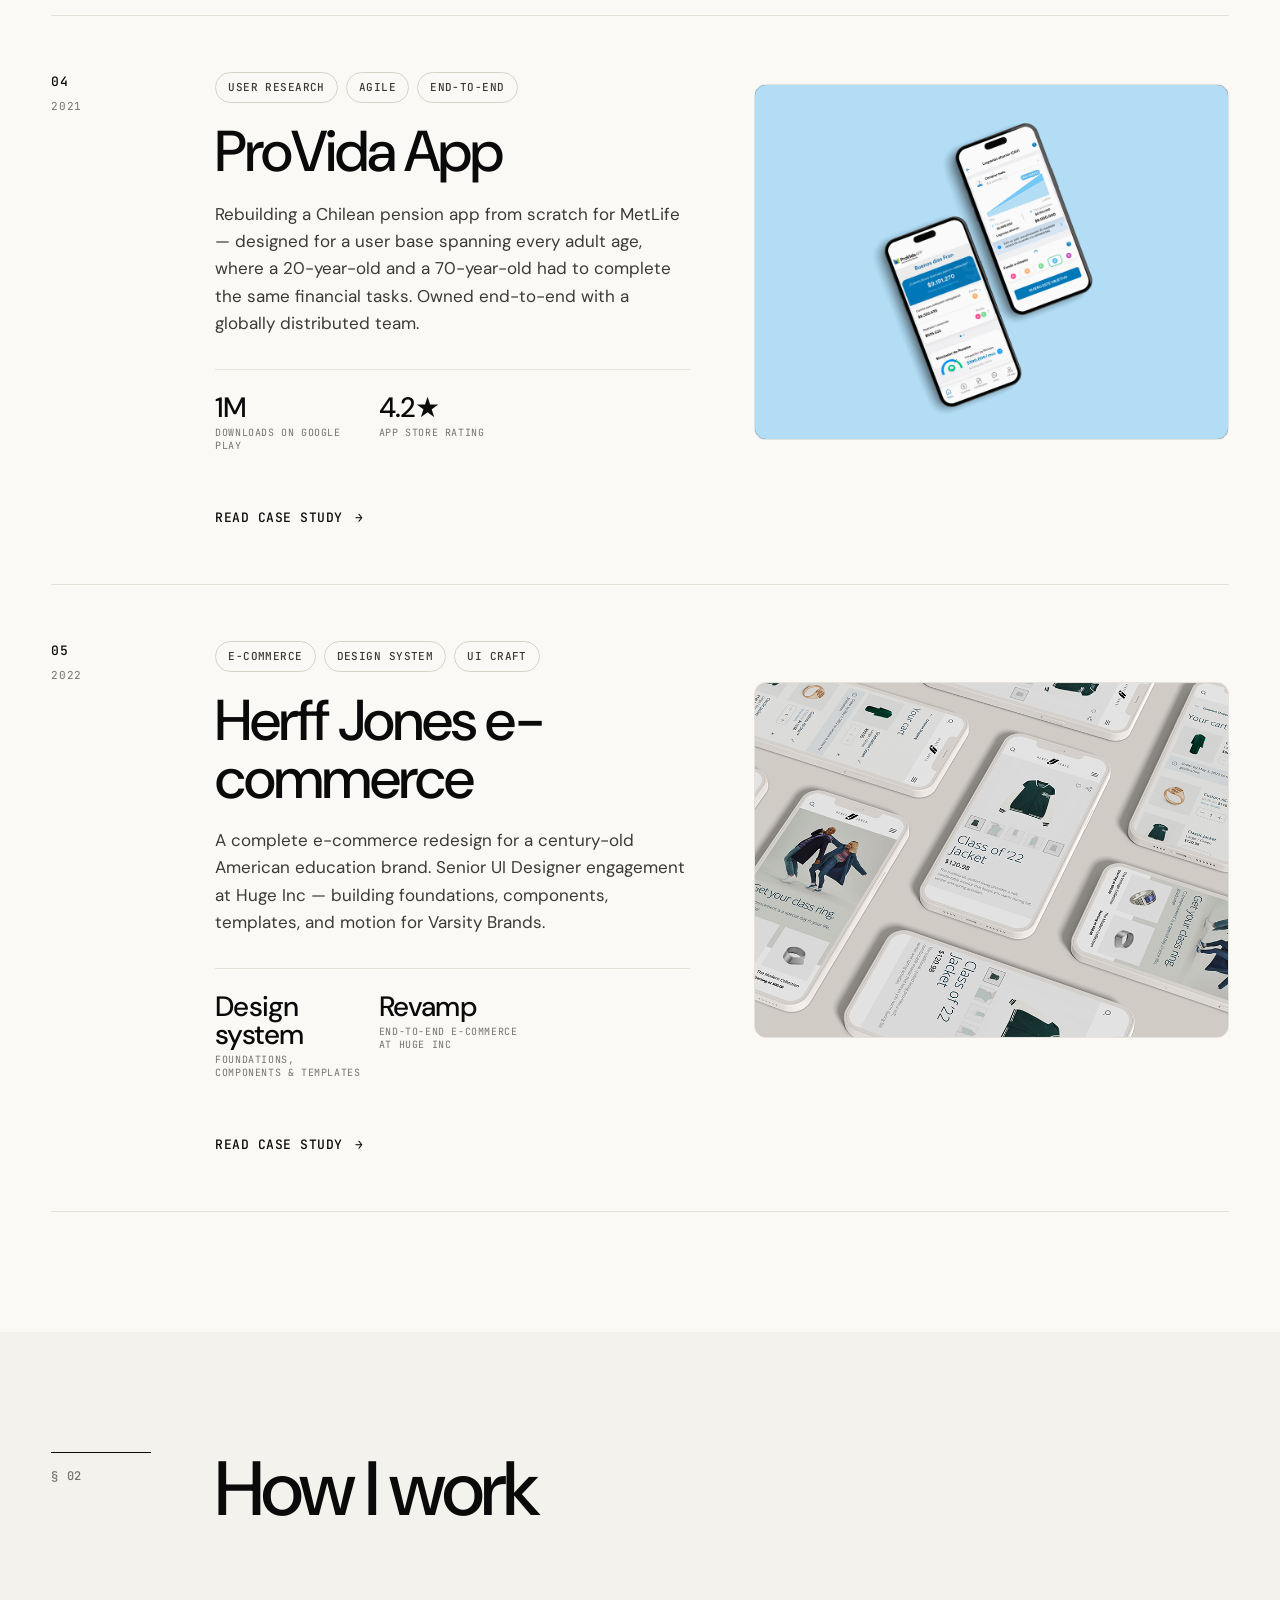
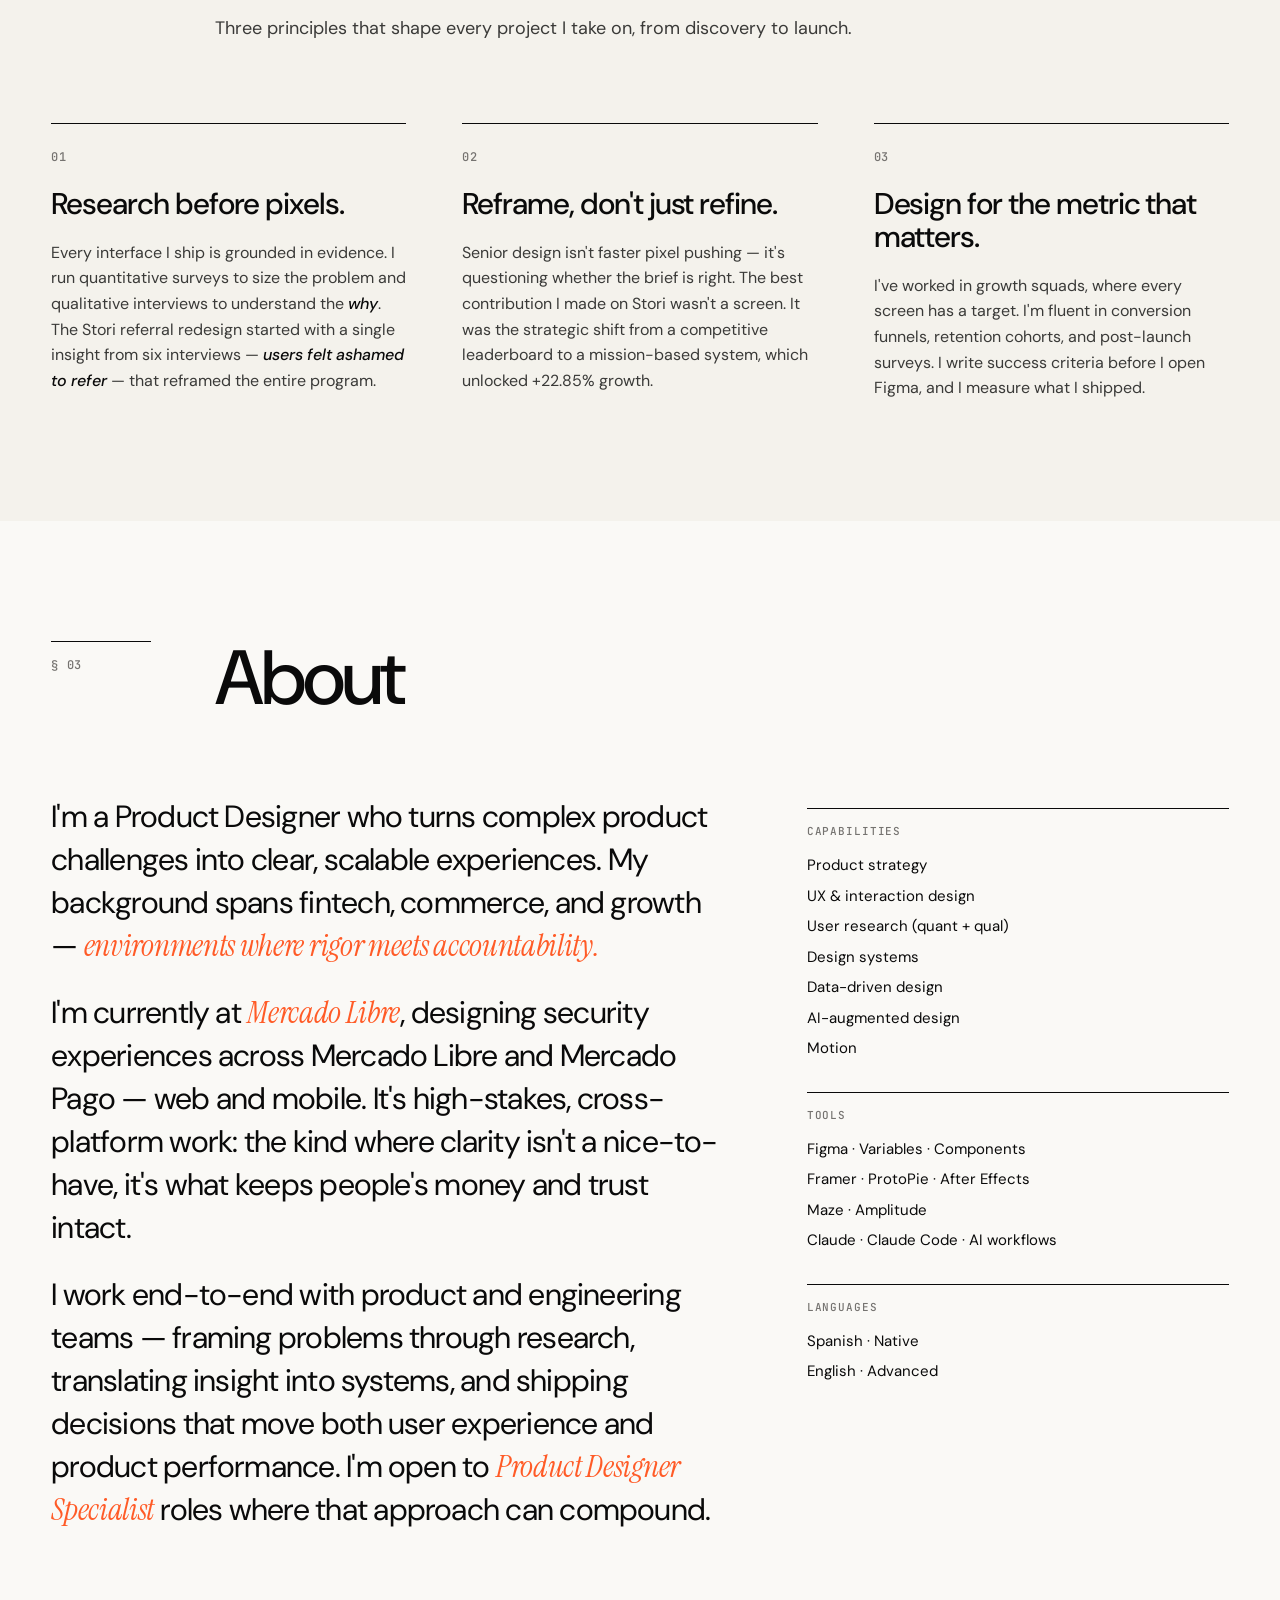
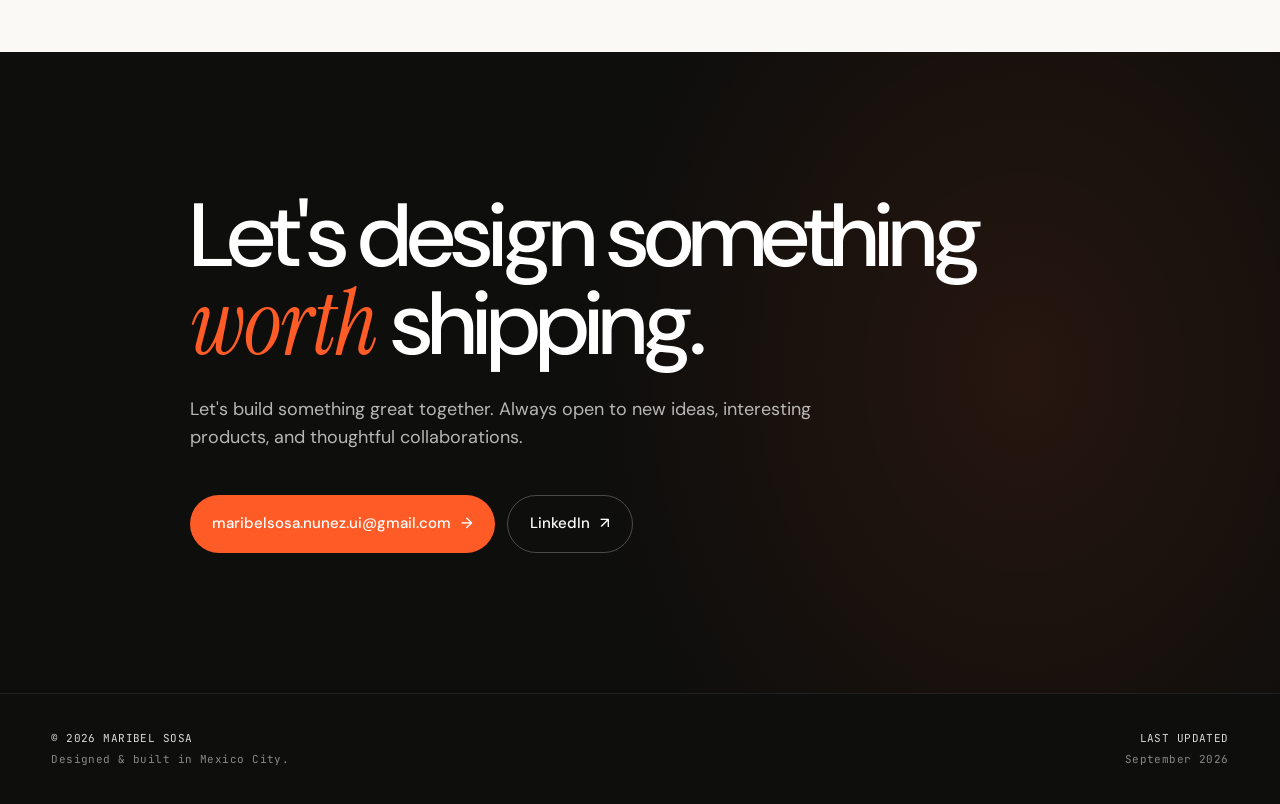
==== commit 019fc008: "Hero: change 'fintech experiences' to 'product experiences'" ====
--- a/maribel-portfolio/index.html
+++ b/maribel-portfolio/index.html
@@ -58,7 +58,7 @@
 
         <h1 class="hero__headline">
           <span class="hero__line"><span class="hero__word">Designing</span></span>
-          <span class="hero__line"><span class="hero__word">fintech</span> <span class="hero__word"><em>experiences</em></span></span>
+          <span class="hero__line"><span class="hero__word">product</span> <span class="hero__word"><em>experiences</em></span></span>
           <span class="hero__line"><span class="hero__word">from</span> <span class="hero__word">insight</span></span>
           <span class="hero__line"><span class="hero__word">to</span> <span class="hero__word">impact.</span></span>
         </h1>
